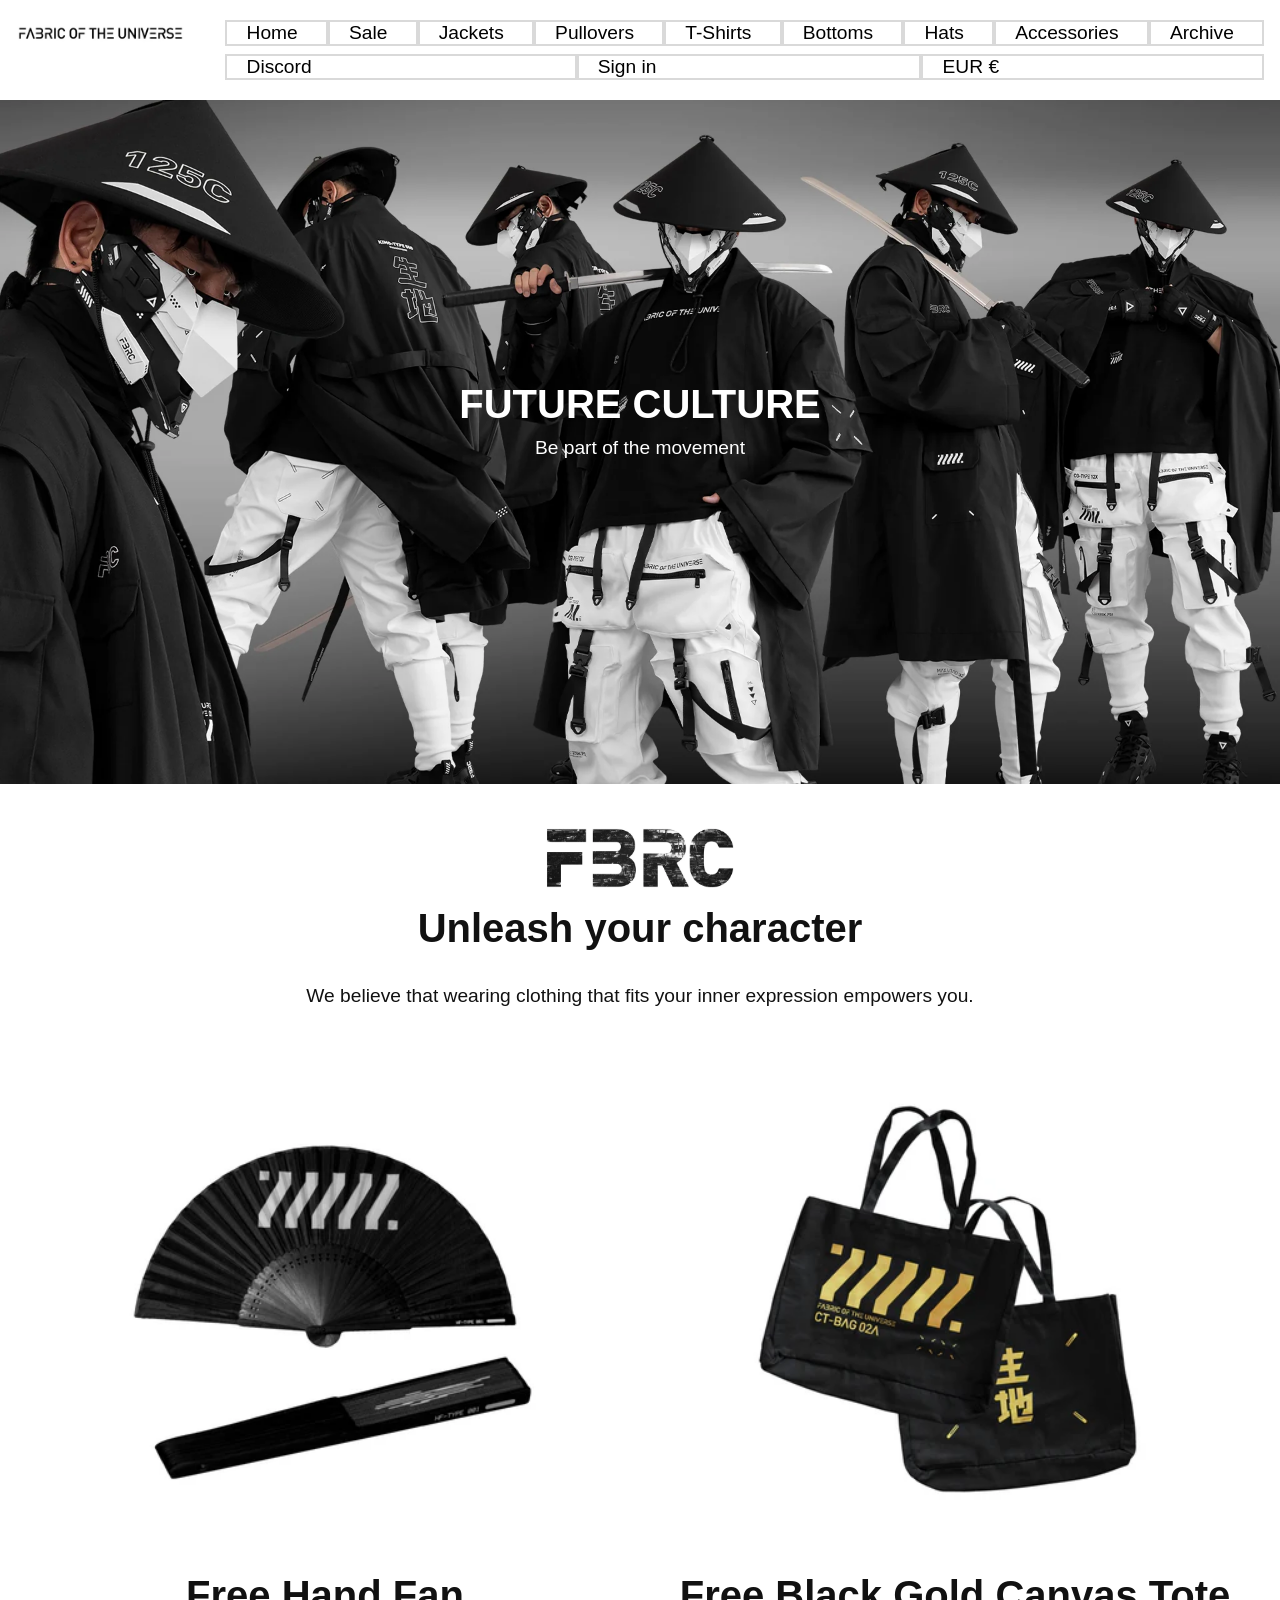
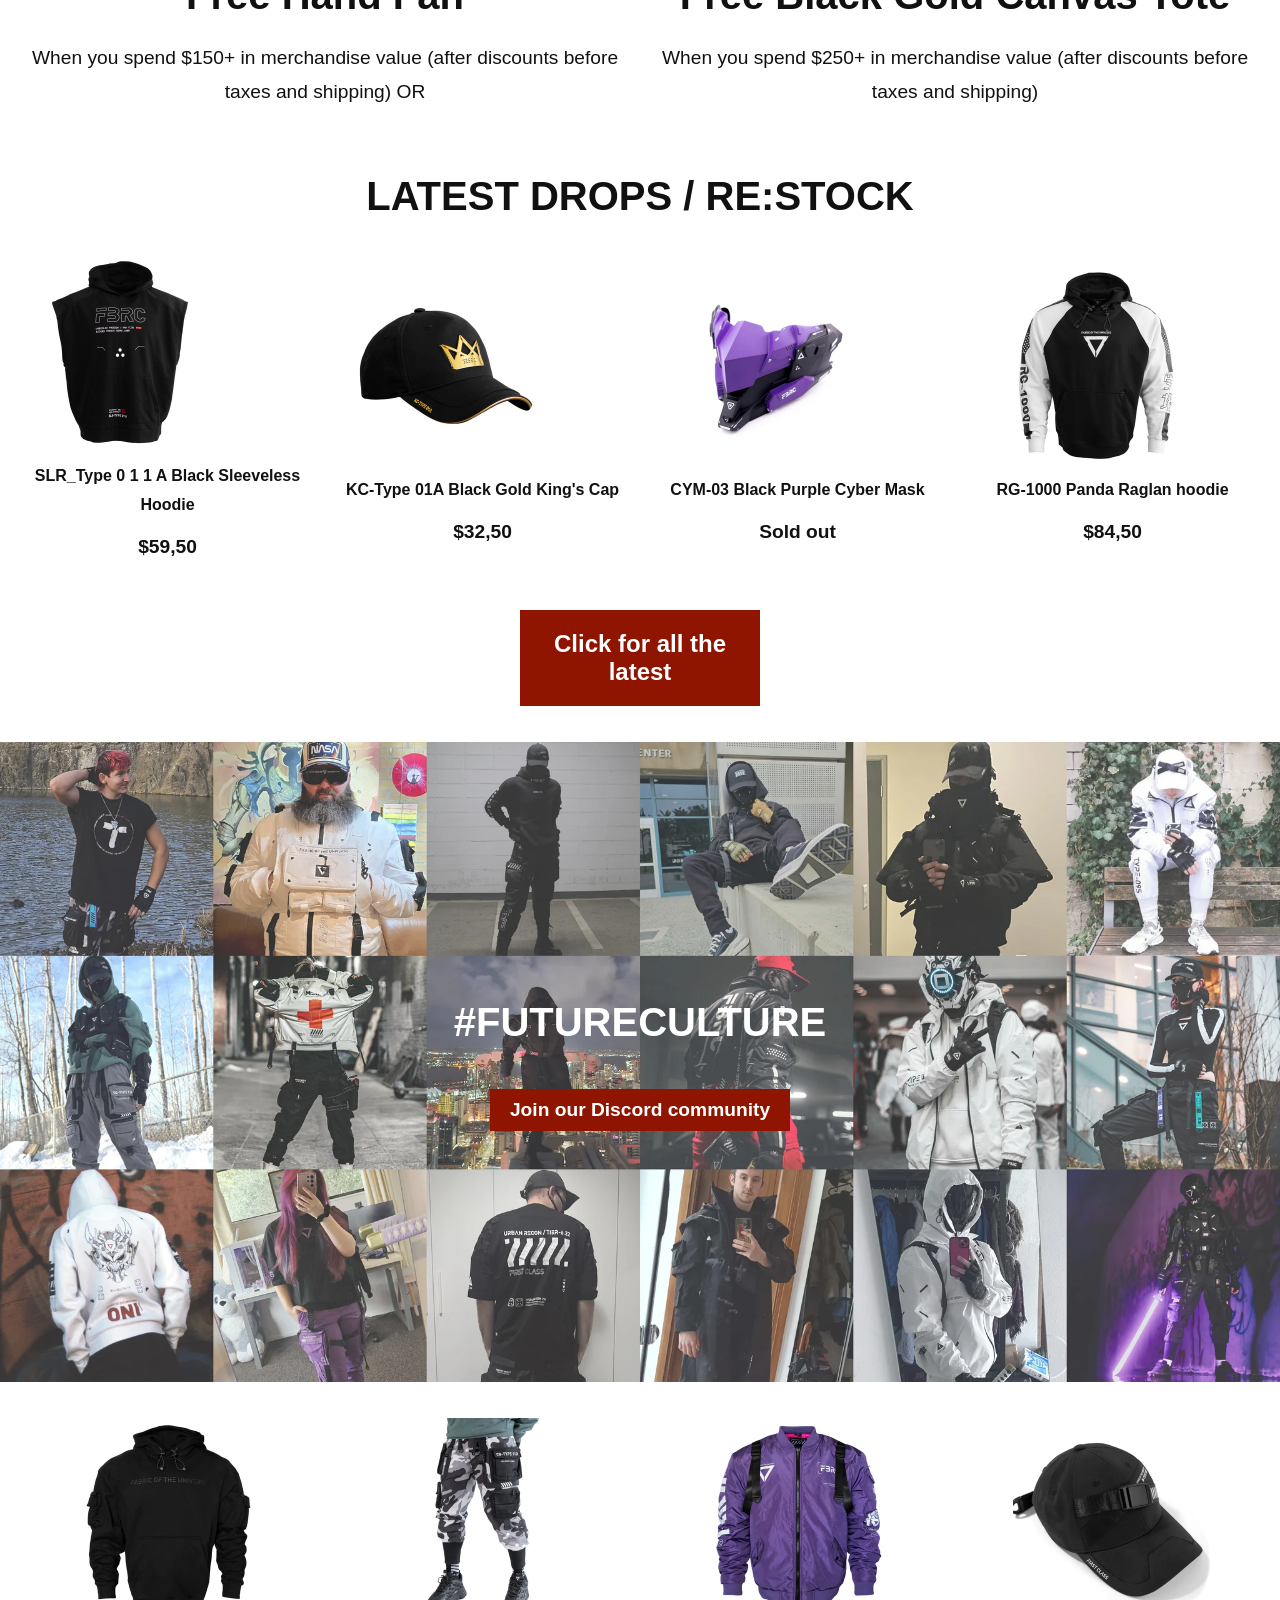
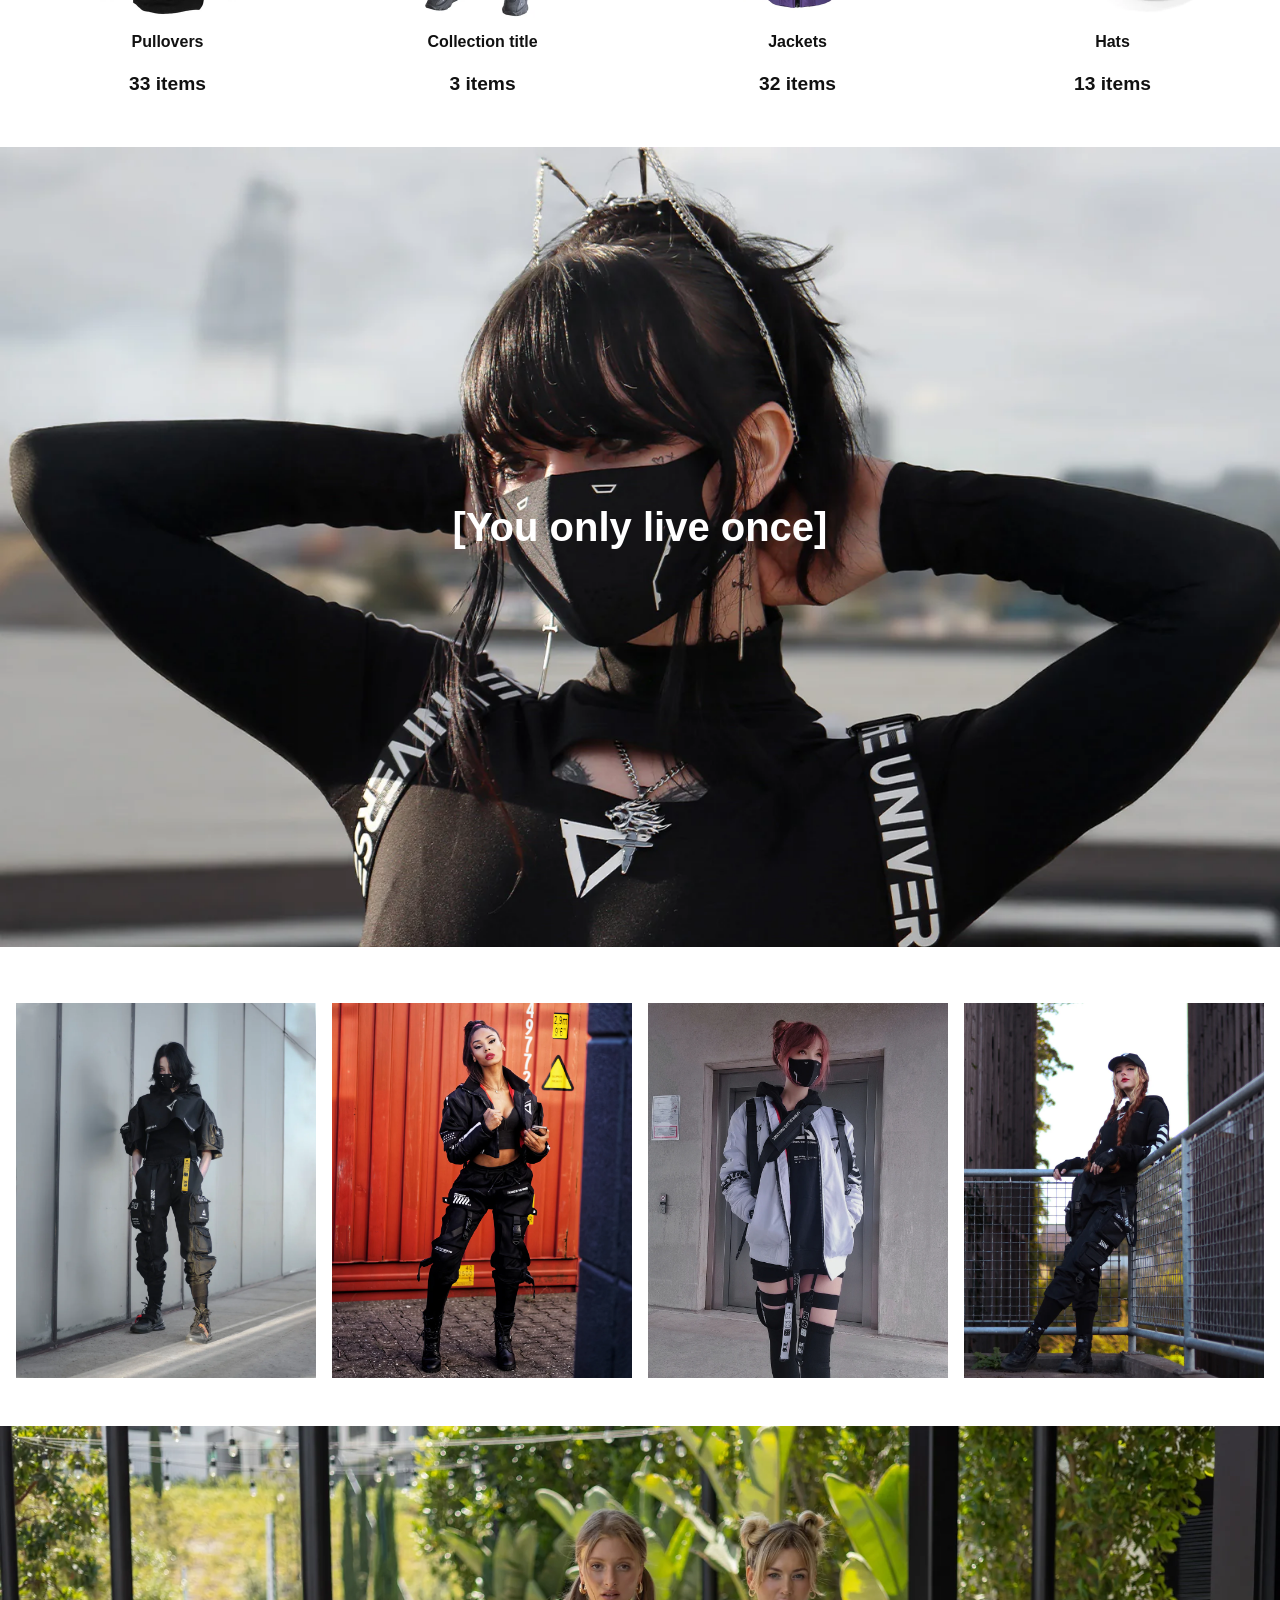
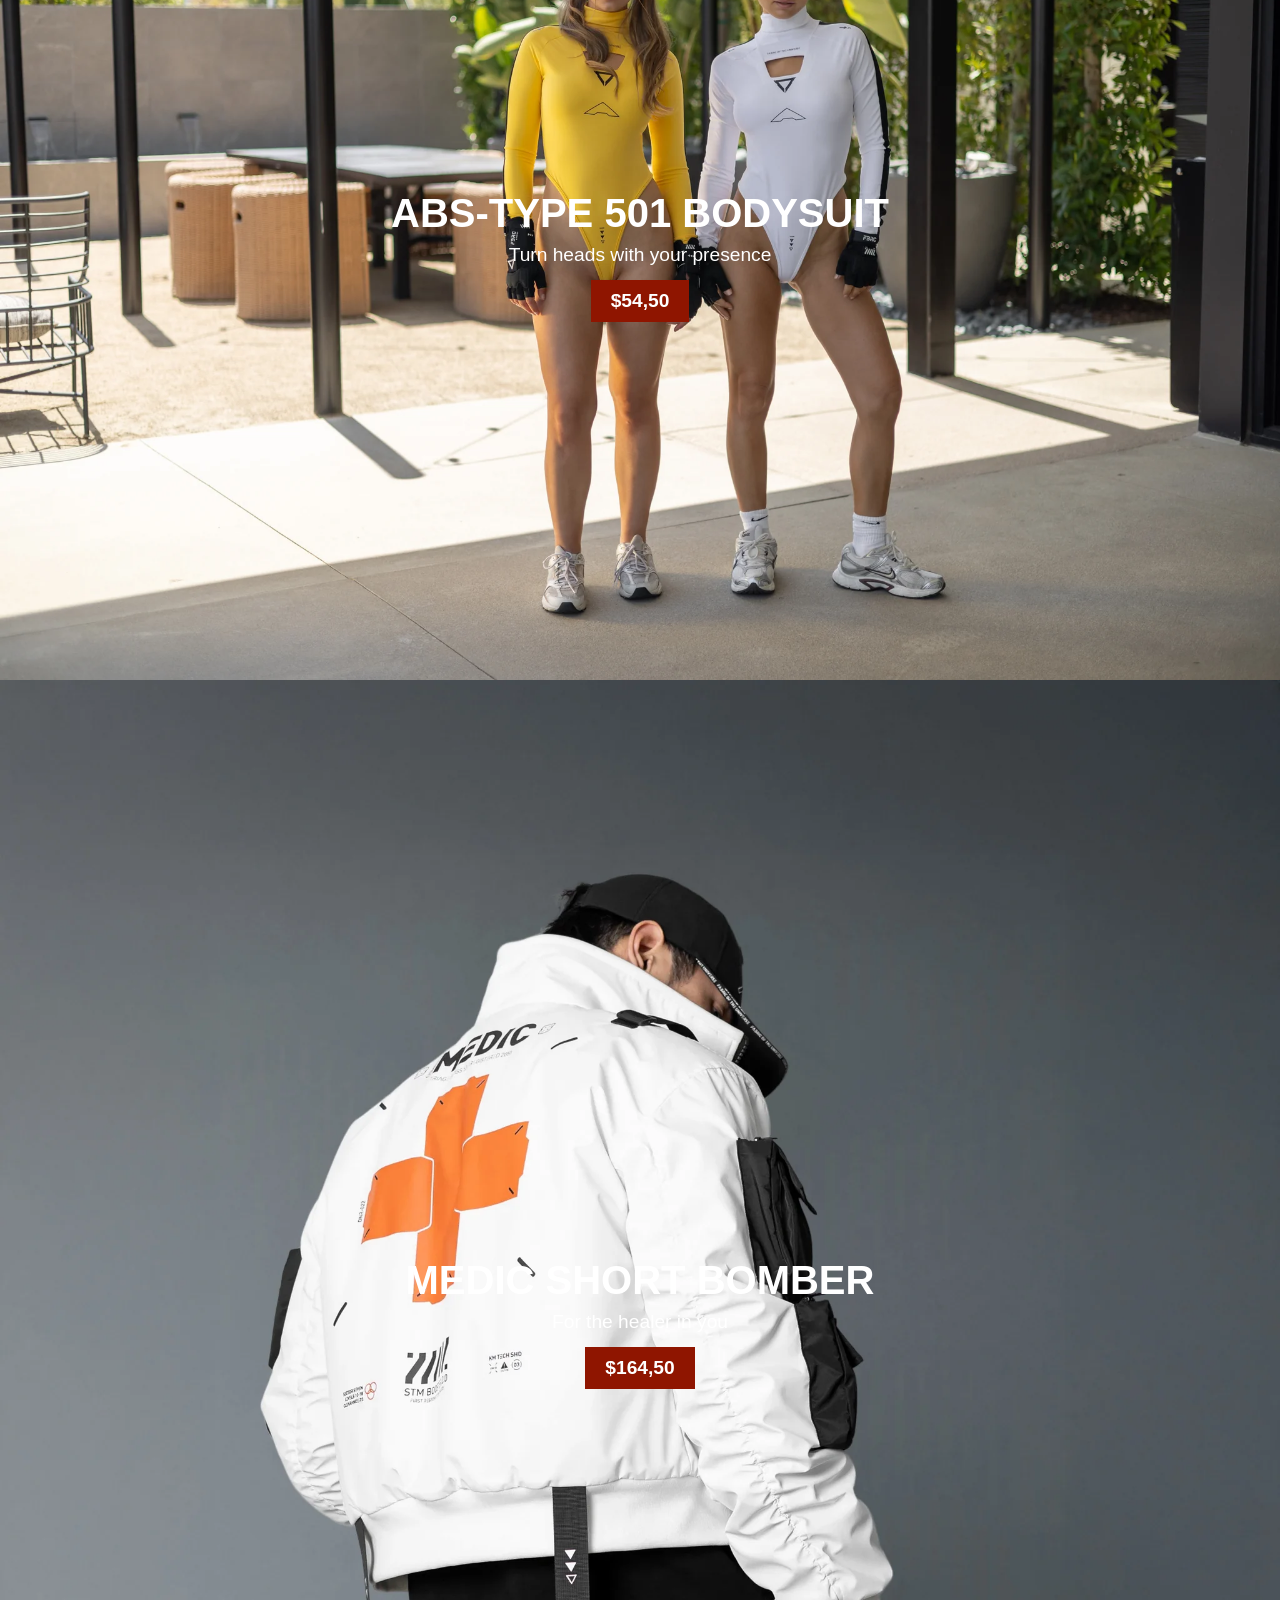
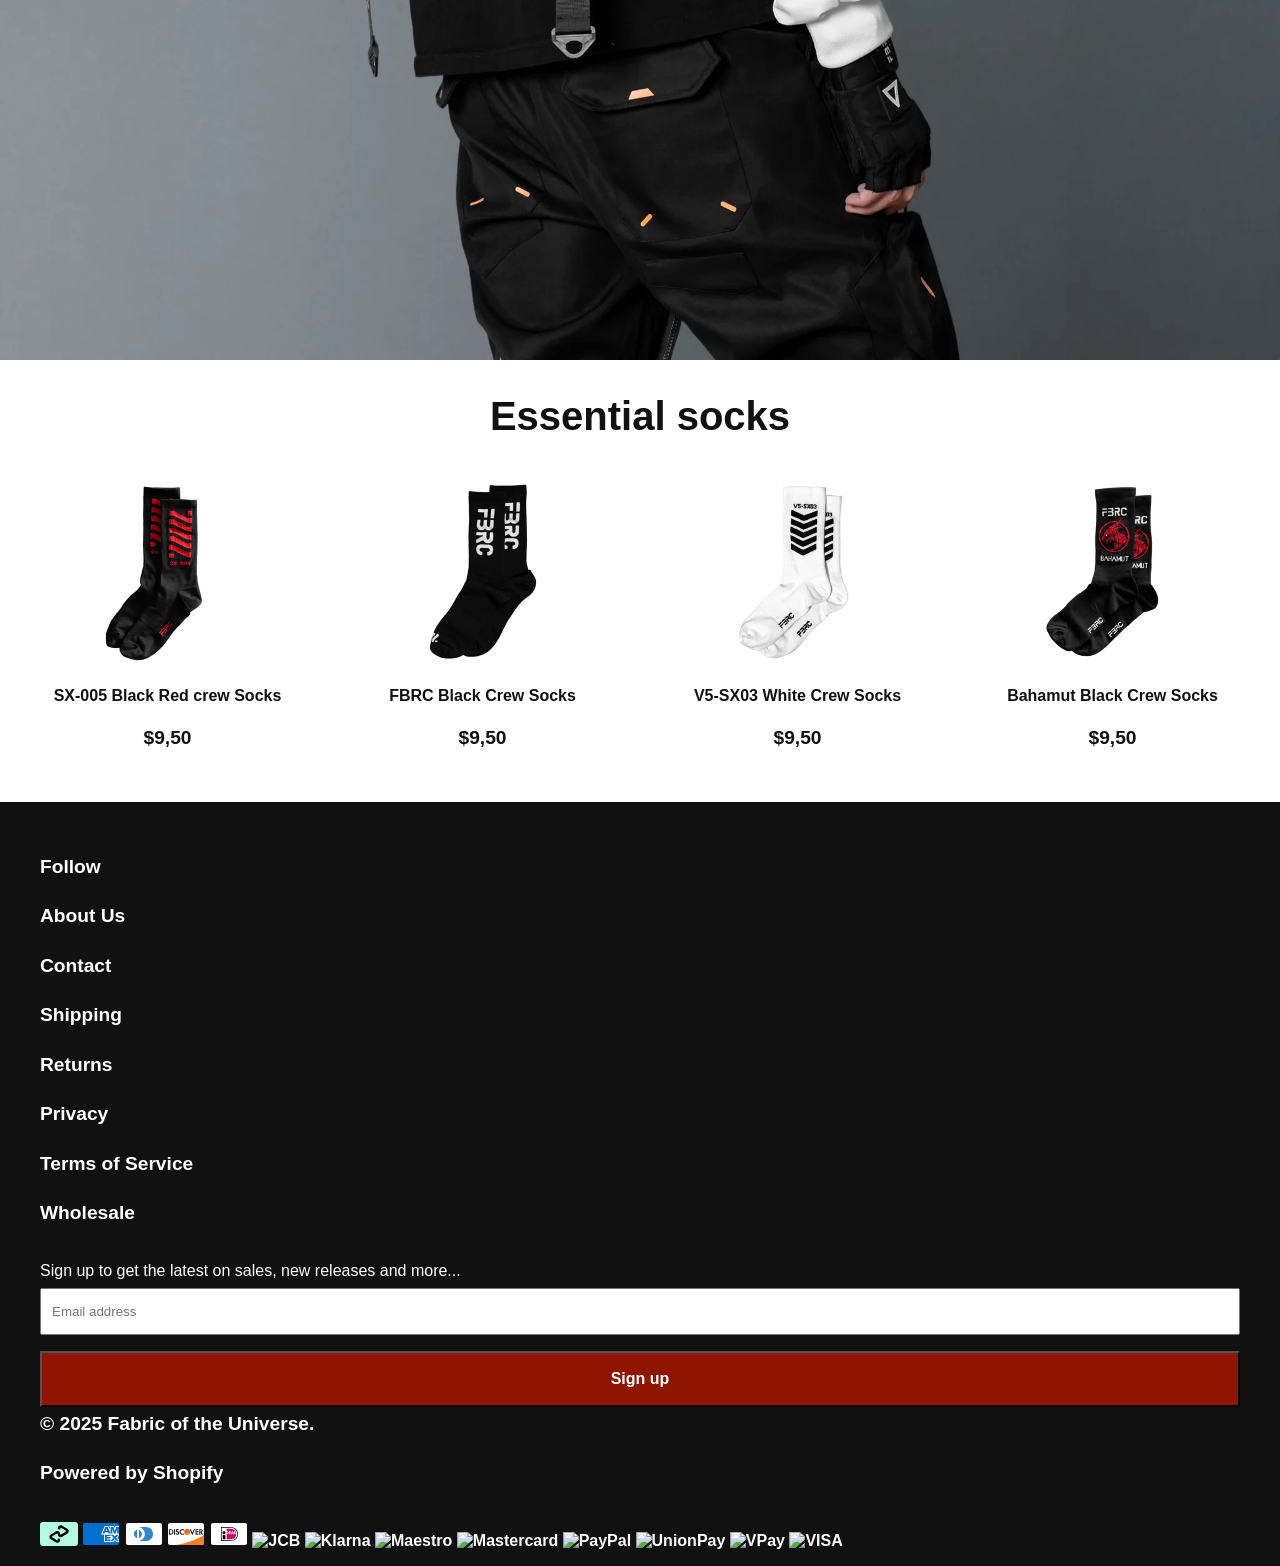
==== index.html @ 3564131d "Add files via upload" ====
<!DOCTYPE html>
<html lang="nl">	
<head>
	<meta charset="UTF-8">
	<meta name="author" content="Kevin Yip">
	<meta name="viewport" content="width=device-width, initial-scale=1">
	<title>Homepagina</title>
	<link href="styles/style.css" rel="stylesheet">
	<link href="https://fonts.cdnfonts.com/css/slate" rel="stylesheet">
	<script defer src="scripts/script.js"></script>
</head>
	<body>
		<header>
		<a href="index.html">
			<img id="navLogo" src="images/websitenavlogo.png" alt="website logo">
		</a>
		<button class="open-menu"><img src="https://assets.codepen.io/274456/ui-icon-hamburger.svg" alt="Hamburgermenu">Menu</button>  
		<nav>
			<button class="close-menu" aria-hidden="true">
			<img src="https://assets.codepen.io/274456/ui-icon-cross.svg" alt="Close Menu">Sluit
			</button>    
			<ul>
			<li><a href="#">Home</a></li>
			<li><a href="#">Sale</a></li>
			<li><a href="#">Jackets</a></li>
			<li><a href="#">Pullovers</a></li>
			<li><a href="#">T-Shirts</a></li>
			<li><a href="#">Bottoms</a></li>
			<li><a href="#">Hats</a></li>
			<li><a href="#">Accessories</a></li>
			<li><a href="#">Archive</a></li>
			<li><a href="#">Discord</a></li>
			<li><a href="#">Sign in</a></li>
			<li><a href="#">EUR €</a></li>                                                                              
			</ul>
		</nav>
		</header>
		<main>
			<h1>Fabric of the universe future apparrel</h1>
			<section class="banner">
				<h2>FUTURE CULTURE</h2>
				<img src="images/topbanner.png" alt="website topbanner">
				<p>Be part of the movement</p>
			</section>
			<section>	
				<h3>Unleash your character</h3>
				<img src="images/websitelogo.png" alt="website logo">
				<p>We believe that wearing clothing that fits your inner expression empowers you.</p>
			</section>
			<section id="promotions">
				<h2>Promotions</h2>
				<div class="productCard">
					<h3>Free Hand Fan</h3>
					<p>When you spend $150+ in merchandise value (after discounts before taxes and shipping) OR</p>
					<img src="images/freehandfan.png" alt="free hand fan">
				</div>
				<div class="productCard">
					<h3>Free Black Gold Canvas Tote</h3>
					<p>When you spend $250+ in merchandise value (after discounts before taxes and shipping)</p>
					<img src="images/freecanvastote.png" alt="free canvas tote">
				</div>
			</section>
			<section class="products">
				<h2>LATEST DROPS / RE:STOCK</h2>
				<ul>
					<li>
						<a href="#">
							<div class="productCard">
								<h3>SLR_Type 0 1 1 A Black Sleeveless Hoodie</h3>
								<p>$59,50</p>
								<img src="images/sleevelesshoodie.png" alt="black sleeveless hoodie">
							</div>
						</a>
					</li>
					<li>
						<a href="#">
							<div class="productCard">
								<h3>KC-Type 01A Black Gold King's Cap</h3>
								<p>$32,50</p>
								<img src="images/goldkingscap.png" alt="black gold kings cap">
							</div>
						</a>
					</li>
					<li>
						<a href="#">
							<div class="productCard">
								<h3>CYM-03 Black Purple Cyber Mask</h3>
								<p>Sold out</p>
								<img src="images/purplecybermask.png" alt="purple cyber mask">
							</div>
						</a>
					</li>
					<li>
						<a href="#">
							<div class="productCard">
								<h3>RG-1000 Panda Raglan hoodie</h3>
								<p>$84,50</p>
								<img src="images/raglanhoodie.png" alt="panda raglan hoodie">
							</div>
						</a>
					</li>
				</ul>
			</section>
			<section>
				<h2>Click for all the latest</h2>
				<a href="#">Click for all the latest</a>
			</section><br><br>
			<section class="bannerKlikbaar">	
				<h2>#FUTURECULTURE</h2>
				<a href="#">Join our Discord community</a>
				<img src="images/joindiscord.png" alt="join our discord photo">
			</section>
			<section class="products">
				<h2>Product categories</h2>
				<ul>
					<li>
						<a href="#">
							<div class="productCard">
								<h3>Pullovers</h3>
								<p>33 items</p>
								<img src="images/pullovers.png" alt="pullovers">
							</div>
						</a>
					</li>
					<li>
						<a href="#">
							<div class="productCard">
								<h3>Collection title</h3>
								<p>3 items</p>
								<img src="images/collectiontitle.png" alt="collection titles">
							</div>
						</a>
					</li>
					<li>
						<a href="#">
							<div class="productCard">
								<h3>Jackets</h3>
								<p>32 items</p>
								<img src="images/jackets.png" alt="Jackets">
							</div>
						</a>
					</li>
					<li>
						<a href="#">
							<div class="productCard">
								<h3>Hats</h3>
								<p>13 items</p>
								<img src="images/hats.png" alt="hats">
							</div>
						</a>
					</li>
				</ul>
			</section>
			<section class="banner">
				<h2>[You only live once]</h2>
				<img src="images/youonlyliveonce.png" alt="You only live once">
			</section>
			<section id="modelPictures">
				<h2>Models wearing our brand</h2>
				<img class="models" src="images/model1.png" alt="model1">
				<img class="models" src="images/model2.png" alt="model2">
				<img class="models" src="images/model3.png" alt="model3">
				<img class="models" src="images/model4.png" alt="model4">
			</section>
			<section class="bannerKlikbaar">
				<h2>ABS-TYPE 501 BODYSUIT</h2>
				<p>Turn heads with your presence</p>
				<a href="#">$54,50</a>
				<img src="images/turnheads.png" alt="Bodysuit">
			</section>
			<section class="bannerKlikbaar">
				<h2>MEDIC SHORT BOMBER</h2>
				<p>For the healer in you</p>
				<a href="#">$164,50</a>
				<img src="images/forthehealer.png" alt="Medic Short Bomber">
			</section>
			<section class="products">
				<h2>Essential socks</h2>
				<ul>
					<li>
						<a href="#">
							<div class="productCard">
									<h3>SX-005 Black Red crew Socks</h3>
									<p>$9,50</p>
									<img src="images/blackredsocks.png" alt="Black red crew socks">
							</div>
						</a>
					</li>
					<li>
						<a href="#">
							<div class="productCard">
								<h3>FBRC Black Crew Socks</h3>
								<p>$9,50</p>
								<img src="images/blacksocks.png" alt="Black crew socks">
							</div>
						</a>
					</li>
					<li>
						<a href="#">
							<div class="productCard">
								<h3>V5-SX03 White Crew Socks</h3>
								<p>$9,50</p>
								<img src="images/whitesocks.png" alt="White crew socks">
							</div>
						</a>
					</li>
					<li>
						<a href="#">
							<div class="productCard">
								<h3>Bahamut Black Crew Socks</h3>
								<p>$9,50</p>
								<img src="images/bahamutsocks.png" alt="Bahamut Black crew socks">
							</div>
						</a>					
					</li>
				</ul>
			</section>
		</main>
		<footer>
			<ul>
				<li>
					<a href="#">
						<p>Follow</p>
					</a>
				</li>
				<li>
				</li>
				<li>
					<a href="#">
						<p>About Us</p>
					</a>
				</li>
				<li>
					<a href="#">
						<p>Contact</p>
					</a>				
				</li>
				<li>
					<a href="#">
						<p>Shipping</p>
					</a>				
				</li>
				<li>
					<a href="#">
						<p>Returns</p>
					</a>				
				</li>
				<li>
					<a href="#">
						<p>Privacy</p>
					</a>				
				</li>
				<li>
					<a href="#">
						<p>Terms of Service</p>
					</a>				
				</li>
				<li>
					<a href="#">
						<p>Wholesale</p>
					</a>				
				</li>
			</ul>
			<form>
				<label for="email">Sign up to get the latest on sales, new releases and more...</label>
				<input type="email" placeholder="Email address">
				<input type="submit" value="Sign up">
				<p>© 2025 Fabric of the Universe.</p>
				<p>Powered by Shopify</p>
			</form>
			<ul>
				<li>
					<img class="paymentMethods" src="images/icons/paymenticon1.svg" alt="ClearPay">
					<img class="paymentMethods" src="images/icons/paymenticon2.svg" alt="American Express">
					<img class="paymentMethods" src="images/icons/paymenticon3.svg" alt="Diners Club">
					<img class="paymentMethods" src="images/icons/paymenticon4.svg" alt="Discover">
					<img class="paymentMethods" src="images/icons/paymenticon5.svg" alt="iDEAL">
					<img class="paymentMethods" src="images/icons/paymenticon6.svg" alt="JCB">
					<img class="paymentMethods" src="images/icons/paymenticon7.svg" alt="Klarna">
					<img class="paymentMethods" src="images/icons/paymenticon8.svg" alt="Maestro">
					<img class="paymentMethods" src="images/icons/paymenticon9.svg" alt="Mastercard">
					<img class="paymentMethods" src="images/icons/paymenticon10.svg" alt="PayPal">
					<img class="paymentMethods" src="images/icons/paymenticon11.svg" alt="UnionPay">
					<img class="paymentMethods" src="images/icons/paymenticon12.svg" alt="VPay">
					<img class="paymentMethods" src="images/icons/paymenticon13.svg" alt="VISA">
				</li>
			</ul>
		</footer>
	</body>	
</html>
---- styles/style.css ----
/**************/
/* CSS REMEDY */
/**************/
*, *::after, *::before {
  box-sizing:border-box;  
}






/*********************/
/* CUSTOM PROPERTIES */
/*********************/
:root {
	/* startje */
	--text-color:#111;
	--background-color:white;
  --font: 'Slate', sans-serif;
}

@import url('https://fonts.cdnfonts.com/css/slate');



/****************/
/* JOUW STYLING */
/****************/
@media (prefers-color-scheme: dark) {
    body {
    	background-color: #121212;
        color: white;
      }
}

/* Dark Mode Styles */
@media (prefers-color-scheme: dark) {
  body {
    background-color: var(--text-color);
    color: var(--background-color);
  }

  nav{
    background-color: var(--text-color);
    color: var(--background-color);
  }

  a{
    color: var(--background-color);
  }

}

/*Light mode*/
@media (prefers-color-scheme: light){
  footer{
    background-color: var(--background-color);
  }

  footer a{
    color: var(--text-color);
  }
}


/* High contrast */
@media (prefers-contrast: more) {
  body {
    background-color: black;
    color: yellow;
  }

  .bannerKlikbaar a{
    background-color: aqua;
  }

  a {
    color: yellow;
  }


}

body {
  font-family: var(--font);
  margin: 0;
  padding: 0;
  background-color: var(--background-color);
  color: var(--text-color);
  width: 100vw;
  overflow-x: hidden;
}

h1{
  clip: rect(0 0 0 0);
  clip-path: inset(50%);
  height: 1px;
  overflow: hidden;
  position: absolute;
  white-space: nowrap;
  width: 1px;
}

h2{
  font-size: 2.5em;
  margin: 0 0 15px;
  font-style: normal;
  line-height: 1.8em;
  max-width: 100%;
}

h3{
  font-size: 2.5em;
    margin: 0 0 15px;
    font-style: normal;
    line-height: 1.8em;
    max-width: 100%;
}

p{
  font-size: 19.2px;
    margin: 0 0 15px;
    font-style: normal;
    line-height: 1.8em;
    max-width: 100%;
}

a:focus{
  outline: 10px solid red;
  outline-offset: 20px;
}

header {
  display: flex;
  justify-content: space-evenly;
  position: fixed;
  width: 100vw;
  height: auto;
  padding: 1rem;
  background-color: white;
  z-index: 1000;
}

header > button {
  order: -1;
}

nav {
  position: fixed;
  left: 0;
  top: 0;
  bottom: 0;
  right: 0;
  transform: translateX(-100%);  /* Hide by default */
  transition: transform 0.3s ease-in-out;
  background-color: var(--background-color);
  z-index: 500; /* Ensure the nav is above content */
  padding-top: 0;
}

nav.toonMenu {
  transform: translateX(0); /* Show menu */
}

nav ul {
  list-style: none;
  display: flex;
  flex-wrap: wrap;
  flex-direction: column;
  flex-grow: 1;
  align-items: center;
  justify-content: space-between;
  height: 100%;
  background-color: white;
}

nav ul li {
  display: flex;
  flex-wrap: wrap;
  justify-content: space-between;
  flex-grow: 1;
  border: 2px solid #d9d9d9;
}

nav a {
  text-decoration: none;
  color: black;
  font-size: 1.2em;
  margin-left: 1em;
  margin-right: 1em;
  margin-top: 0;

}

/* Media query for large screens */
@media (min-width: 38em) {
  header > button.open-menu {
    display: none; /* Hide open button on large screens */
  }
  
  nav {
    position: static;
    transform: translateX(0);  /* Ensure menu is visible on large screens */
  }
  
  nav ul {
    display: flex;
    flex-direction: row;
    flex-wrap: wrap;
    flex-grow: 1;
    justify-content: space-between;
    align-items: center;
    margin-top: 0;
  }
  
  nav button.close-menu {
    display: none; /* Hide close button on large screens */
  }
}
@media only screen and (max-width: 798px){
  img#navLogo{
    max-width: 150px;
        max-height: 30px;
        object-fit: contain;
  }
}

img#navLogo{
    width: 205px;
    max-width: 100%;
    max-height: 200px;
    display: block;
    margin-top: 0.5em;
}




main{
  padding-top: 4em;
}


section.banner {
  display: grid;
  position: relative; /* Make section relative so we can position children absolutely */
  justify-items: center; /* Center horizontally */
  align-items: center; /* Center vertically */
  width: 100vw;
  height: auto; /* Adjust based on your desired height */
  margin-bottom: 2.5em;
}

section.banner img {
  grid-row: 1 / -1; /* Span across all rows */
  grid-column: 1 / -1; /* Span across all columns */
  z-index: -1; /* Ensure the image stays in the background */
  height: auto;
  width: 100%;
  object-fit: cover;
}


section.banner h2, section.banner p {
  position: absolute;
  text-align: center; /* Center text horizontally */
  color: white; /* White text on top of the image */
  z-index: 1; /* Ensure text is above the image */
  width: 100%;
  margin: auto;
}


section.banner h2 {
  font-size: 2.5em; /* Adjust font size */
  margin-bottom: 1em; /* Space between <h2> and <p> */
}

section.banner p{
  margin-top: 2.5em;
}



section:nth-of-type(2){
  display: flex;
  flex-direction: column;
  justify-content: start;
  text-align: center;
  align-items: center;
  margin-left: 2em;
  margin-right: 2em;
}

section:nth-of-type(2) > img{
  max-width: 205px;
  order: -1;
}


section:nth-of-type(3) > h2{
  clip: rect(0 0 0 0);
  clip-path: inset(50%);
  height: 1px;
  overflow: hidden;
  position: absolute;
  white-space: nowrap;
  width: 1px;
}

section:nth-of-type(5) > h2{
  clip: rect(0 0 0 0);
  clip-path: inset(50%);
  height: 1px;
  overflow: hidden;
  position: absolute;
  white-space: nowrap;
  width: 1px;
}

section:nth-of-type(7) > h2{
  clip: rect(0 0 0 0);
  clip-path: inset(50%);
  height: 1px;
  overflow: hidden;
  position: absolute;
  white-space: nowrap;
  width: 1px;
}

section:nth-of-type(9) > h2{
  clip: rect(0 0 0 0);
  clip-path: inset(50%);
  height: 1px;
  overflow: hidden;
  position: absolute;
  white-space: nowrap;
  width: 1px;
}


/***********/
/* Promotions tab */
/***********/  
  #promotions {
  display: grid; /* Enable grid layout */
  grid-template-columns: 1fr; /* Default to one column */
  gap: 20px; /* Add some spacing between the articles */
  padding: 20px;
  }

  /* For larger screens (e.g., 768px and above), show two columns */
  @media (min-width: 768px) {
    #promotions {
      grid-template-columns: 1fr 1fr; /* Two columns */
    }
  }

/* Styling for the individual articles */
#promotions .productCard {
  display: flex;
  flex-direction: column;
  justify-content: center;
  align-items: center;
  text-align: center;
}

#promotions .productCard img {
  width: 100%; /* Make the images responsive */
  max-width: 500px; /* Max width of the image (adjust as necessary) */
  height: auto;
  order: -1;
}

#promotions h3 {
  margin: 10px 0;
}

#promotions p {
  margin: 0 0 10px;
}
/* jouw code */












/***********/
/* Products tab */
/***********/  

.products {
  padding: 20px;
}

.products a{
  text-decoration: none;
  color: var(--text-color);
}

.products h2 {
  text-align: center;
  margin-bottom: 20px;
}

.products ul {
  display: grid; /* Enable grid layout */
  grid-template-columns: 1fr 1fr; /* Default: 2 columns on small screens */
  gap: 20px; /* Space between the grid items */
  list-style-type: none; /* Remove default list styling */
  padding: 0;
}

.products li {
  display: flex;
  justify-content: center;
  align-items: center;
}

.products .productCard {
  text-align: center;
  display: flex;
  flex-direction: column;
}

.products .productCard img {
  width: 100%; /* Make the images responsive */
  max-width: 200px; /* Max width of the image (adjust as necessary) */
  height: auto;
  order: -1;
}

.products .productCard h3 {
  margin: 10px 0;
  font-size: 16px;
}

.products .productCard p {
  margin: 0 0 10px;
  font-weight: bold;
}

/* For medium screens (e.g., tablets, large phones) - 2 columns */
@media (min-width: 600px) {
  .products ul {
    grid-template-columns: 1fr 1fr; /* 2 columns for medium screens */
  }
}

/* For large screens (e.g., desktops) - 4 columns */
@media (min-width: 1024px) {
  .products ul {
    grid-template-columns: repeat(4, 1fr); /* 4 columns for larger screens */
  }
}















/***********/
/* click for latest tabs */
/***********/
section:nth-of-type(5){
  display: flex;
  justify-content: center;
}
section:nth-of-type(5) > a {
  font-family: var(--font);
  font-weight: bold;
  display: inline-block;
  flex-direction: column;
  justify-content: center;
  align-items: center;
  font-size: 1.5em;
  padding: 20px 20px;
  max-width: 10em;
  background-color: #8F1500; 
  color: white; 
  text-decoration: none; 
  text-align: center; 
}








/***********/
/* join discord section */
/***********/
section.bannerKlikbaar {
  display: grid;
  position: relative; /* Make section relative so we can position children absolutely */
  justify-items: center; /* Center horizontally */
  align-items: center; /* Center vertically */
  width: 100vw;
}

section.bannerKlikbaar h2, section.bannerKlikbaar p, section.banner a {
    position: absolute;
    text-align: center; /* Center text horizontally */
    color: white; /* White text on top of the image */
    z-index: 1; /* Ensure text is above the image */
    width: 100%;
  }

/* Background Image */
section.bannerKlikbaar img {
  grid-row: 1 / -1; /* Span across all rows */
  grid-column: 1 / -1; /* Span across all columns */
  z-index: -1; /* Ensure the image stays in the background */
  height: auto;
  width: 100%;
  object-fit: cover; /* Ensure the image covers the entire background without stretching */
}

/* Heading Styling */
section.bannerKlikbaar h2 {
  position: absolute;
  text-align: center; /* Center text horizontally */
  color: white; /* White text on top of the image */
  z-index: 1; /* Ensure text is above the image */
  font-size: 2.5em; /* Adjust font size */
  margin-bottom: 5rem; /* Space between <h2> and <a> */
}
section.bannerKlikbaar p{
  margin-top: 1em;
}
/* Link Styling */
section.bannerKlikbaar a {
  position: absolute;
  text-align: center;
  color: white;
  font-weight: bold;
  font-size: 1.2em;
  z-index: 1; /* Ensure the link is above the image */
  padding: 10px 20px; /* Add padding to make it look like a button */
  background-color: #8F1500; /* Add a dark semi-transparent background */
  text-decoration: none; /* Remove underline from the link */
  margin-top: 5em;
}





/************/
/* Model pictures */
/***************/




#modelPictures {
  display: grid;
  gap: 1rem;
  grid-template-columns: 1fr; /* Default: 1 column */
  padding: 1rem;
  margin-top: 2em;
  margin-bottom: 2em;
}

.models {
  width: 100%; /* Make images scale within their grid column */
  height: auto;
}

/* Medium screen: 2 columns */
@media (min-width: 600px) {
  #modelPictures {
    grid-template-columns: repeat(2, 1fr);
  }
}

/* Large screen: 4 columns */
@media (min-width: 1024px) {
  #modelPictures {
    grid-template-columns: repeat(4, 1fr);
  }
}





/*************************/
/* Footer */
/*************************/
footer{
  background-color: var(--text-color);
  color: var(--background-color);
  font-weight: bold;
  padding-top: 2em;
  display: flex;
  flex-direction: column;
  justify-content: start;
}

footer a{
  text-decoration: none;
  color: var(--background-color);
}

footer ul{
  display: flex;
  flex-direction: column;
  align-items: start;
}

footer ul li{
  list-style: none;
}

footer ul li a:focus{
  outline: 10px solid yellow;
  outline-offset: 20px;
}

footer form{
  display: flex;
  flex-direction: column;
  padding-left: 2.5em;
  padding-right: 2.5em;
}

footer  form  label{
  font-weight: lighter;
  font-size: 16px;
  margin-bottom: 0.5em;
}

footer form input{
  height: 3.5em;
  padding: 10px;
}

footer form input[type="submit"]{
  display: block;
  text-align: center;
  color: white;
  font-weight: bold;
  font-size: 16px;
  z-index: 1; /* Ensure the link is above the image */
  padding: 10px 20px; /* Add padding to make it look like a button */
  background-color: #8F1500; /* Add a dark semi-transparent background */
  text-decoration: none; /* Remove underline from the link */
  margin-top: 1em;
}

footer form input[type="submit"]:focus{
  outline: 10px solid red;
  outline-offset: 20px;
}

footer > ul:nth-of-type(2){
  display: flex;
  flex-wrap: wrap;
  justify-content: center;
}
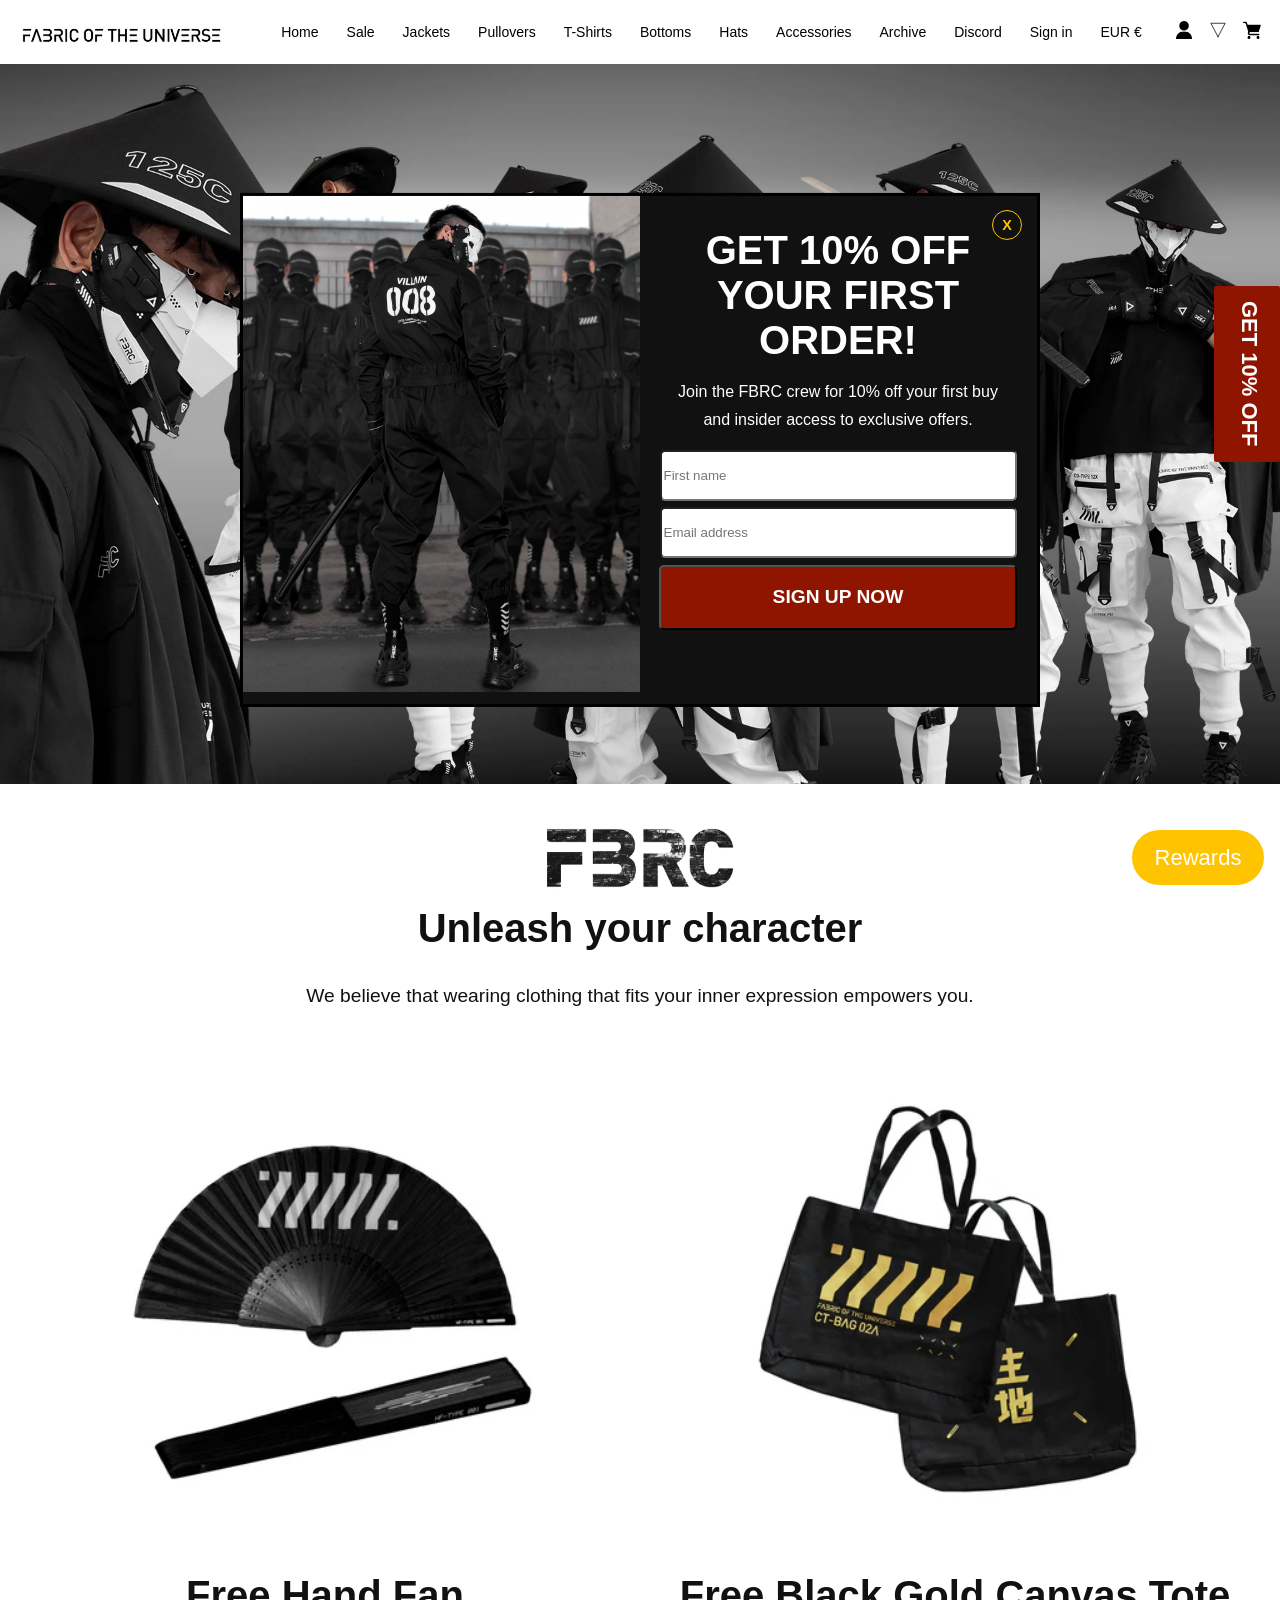
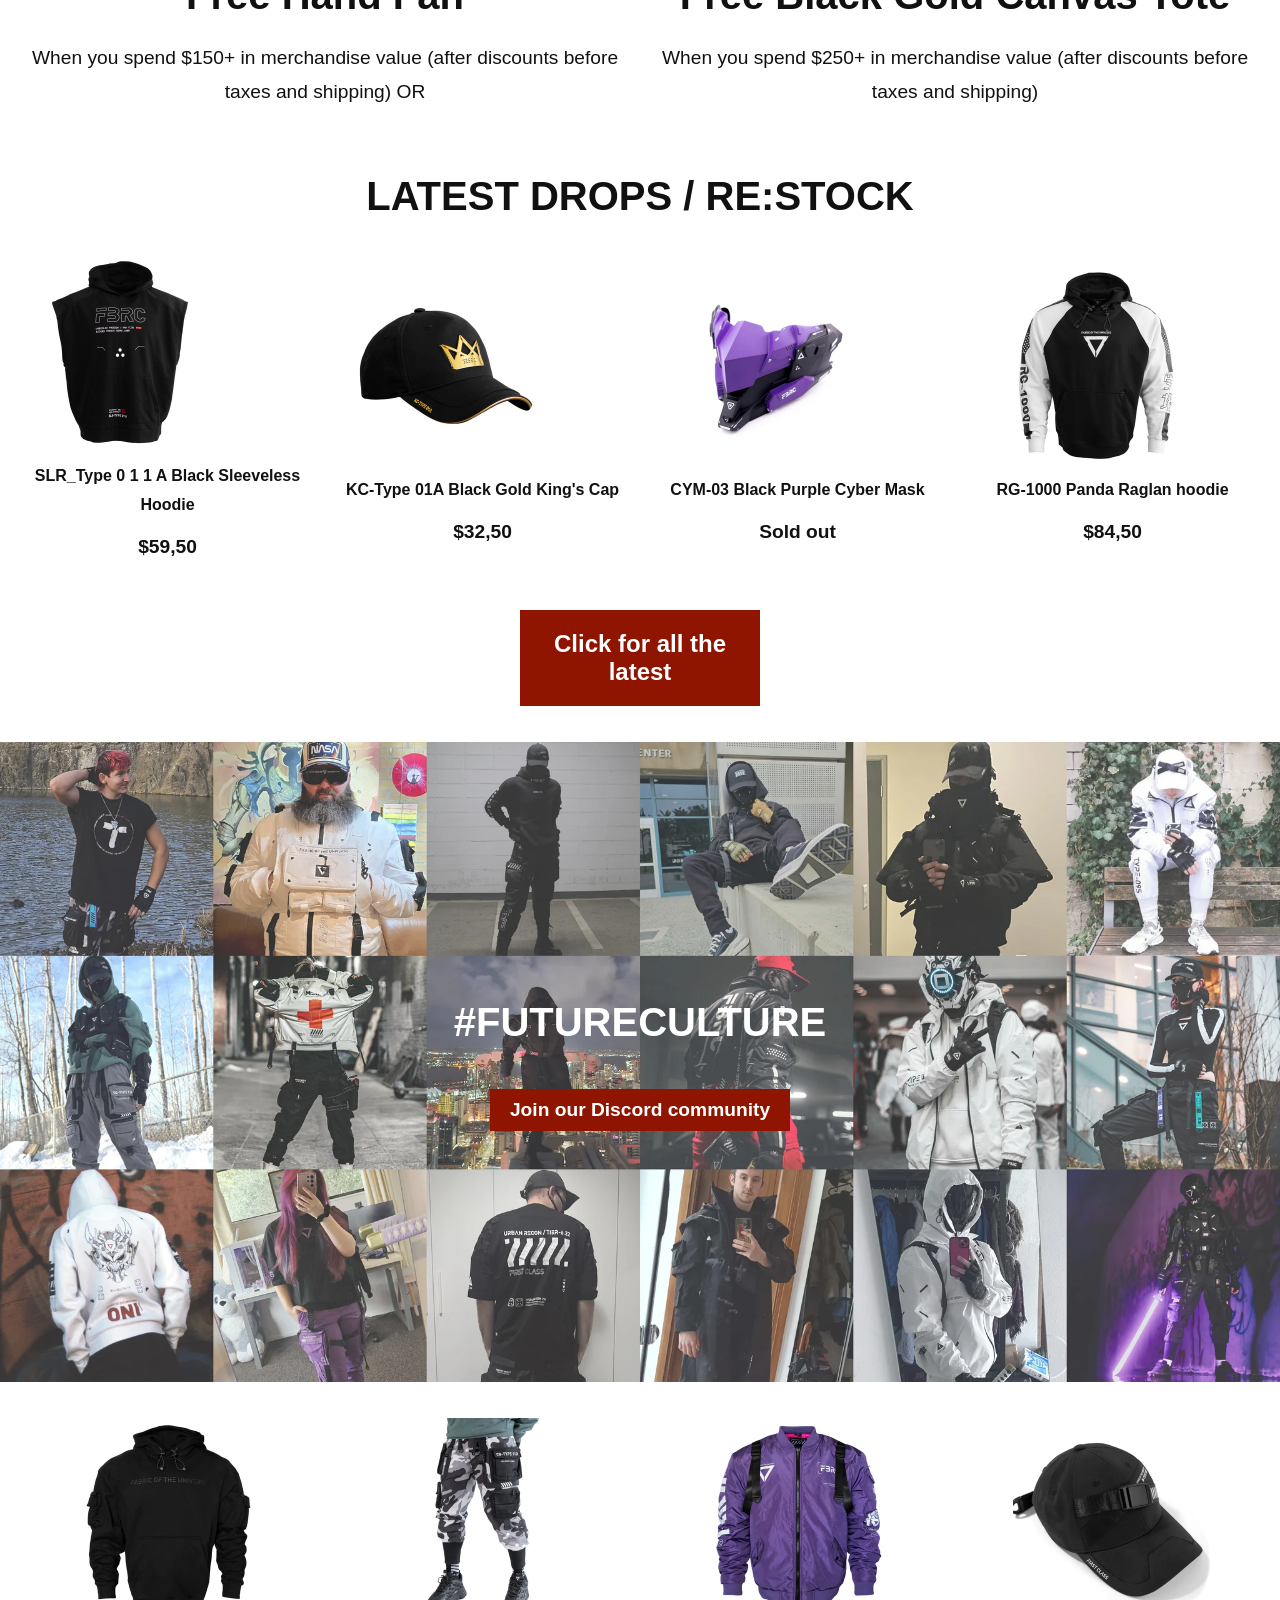
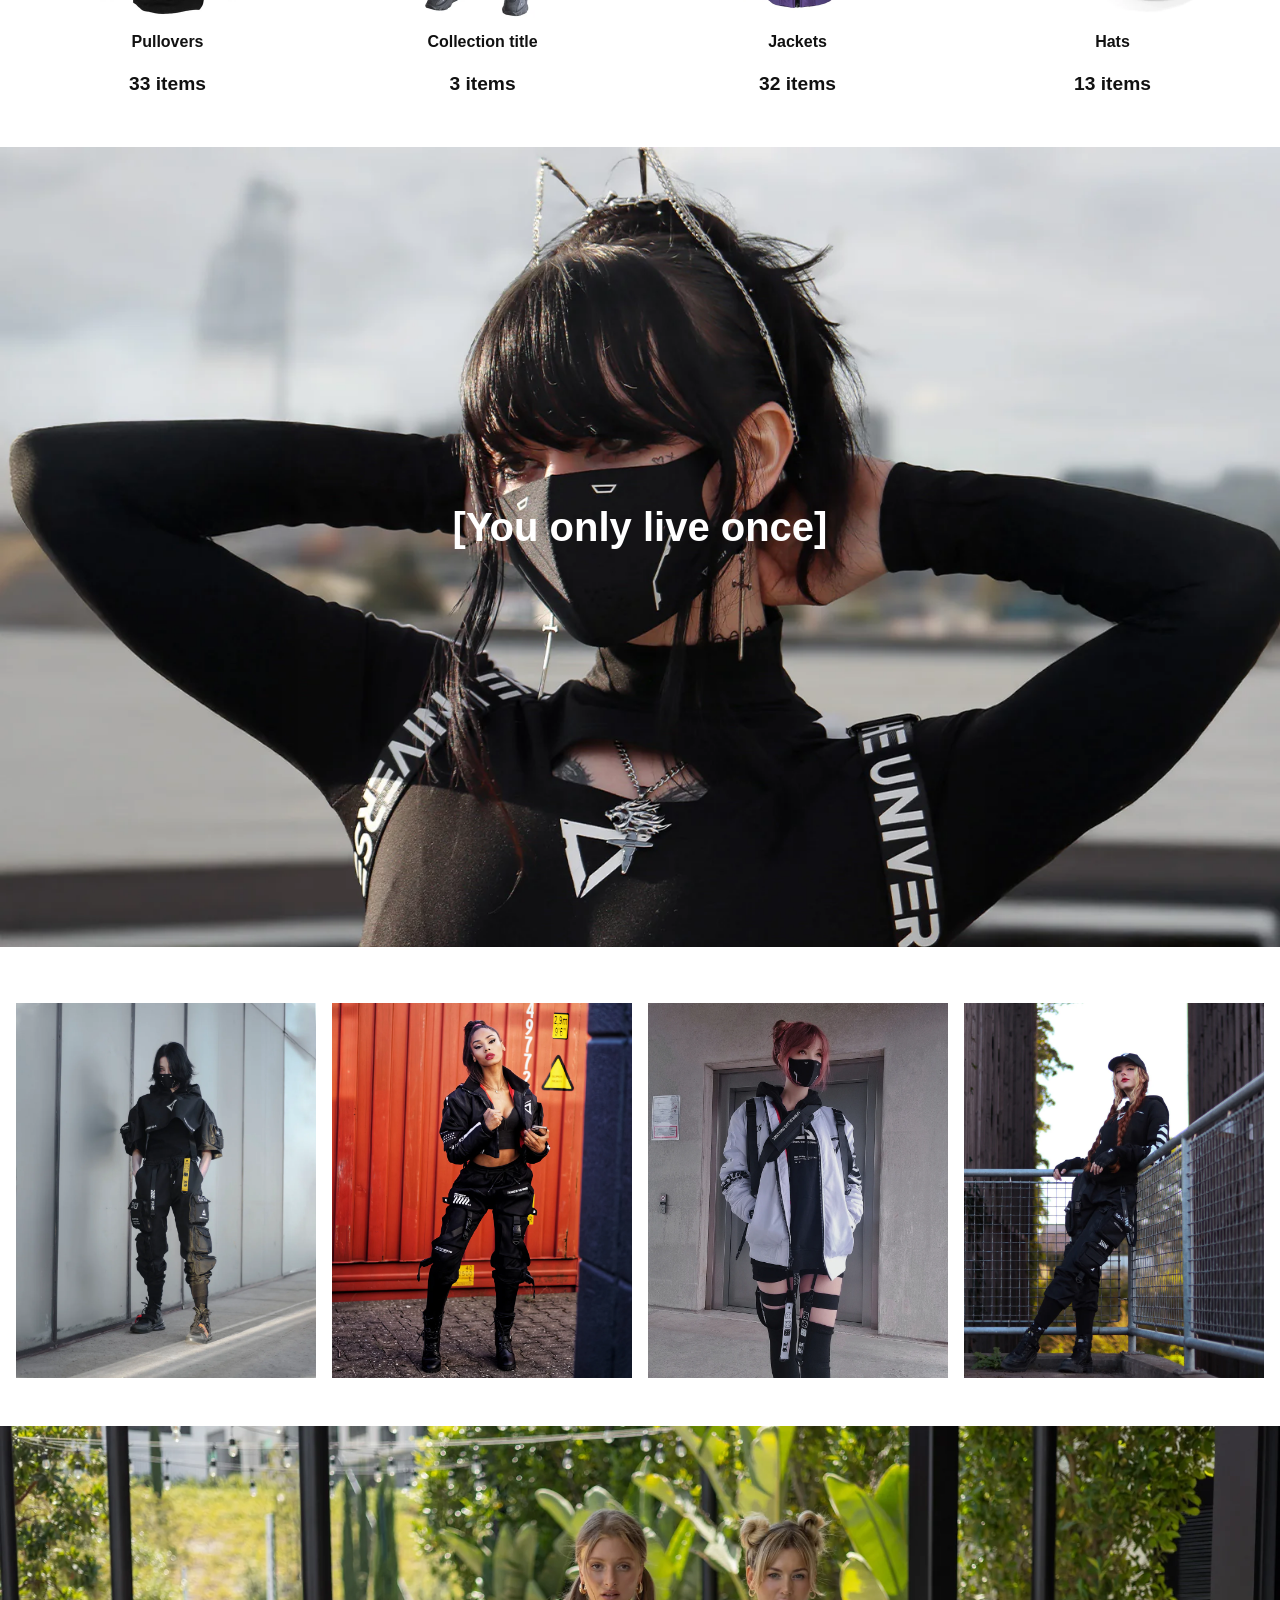
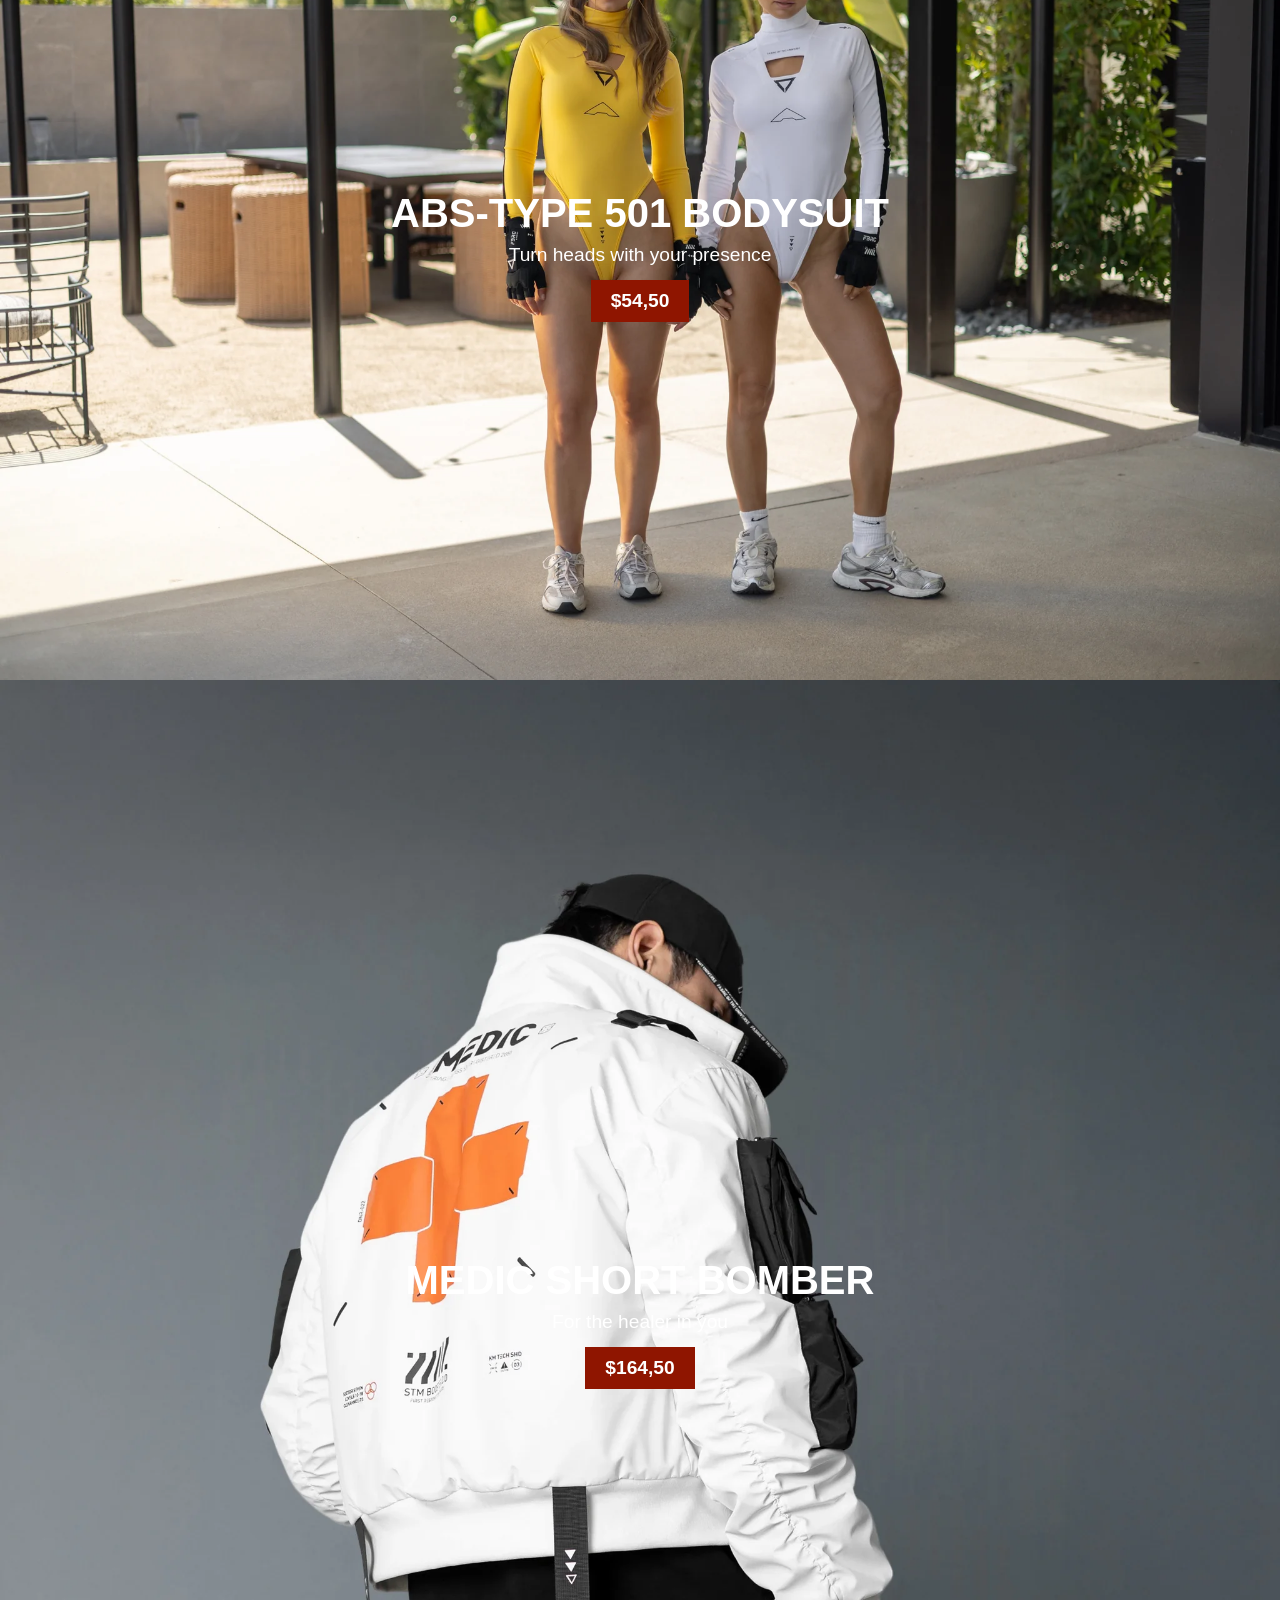
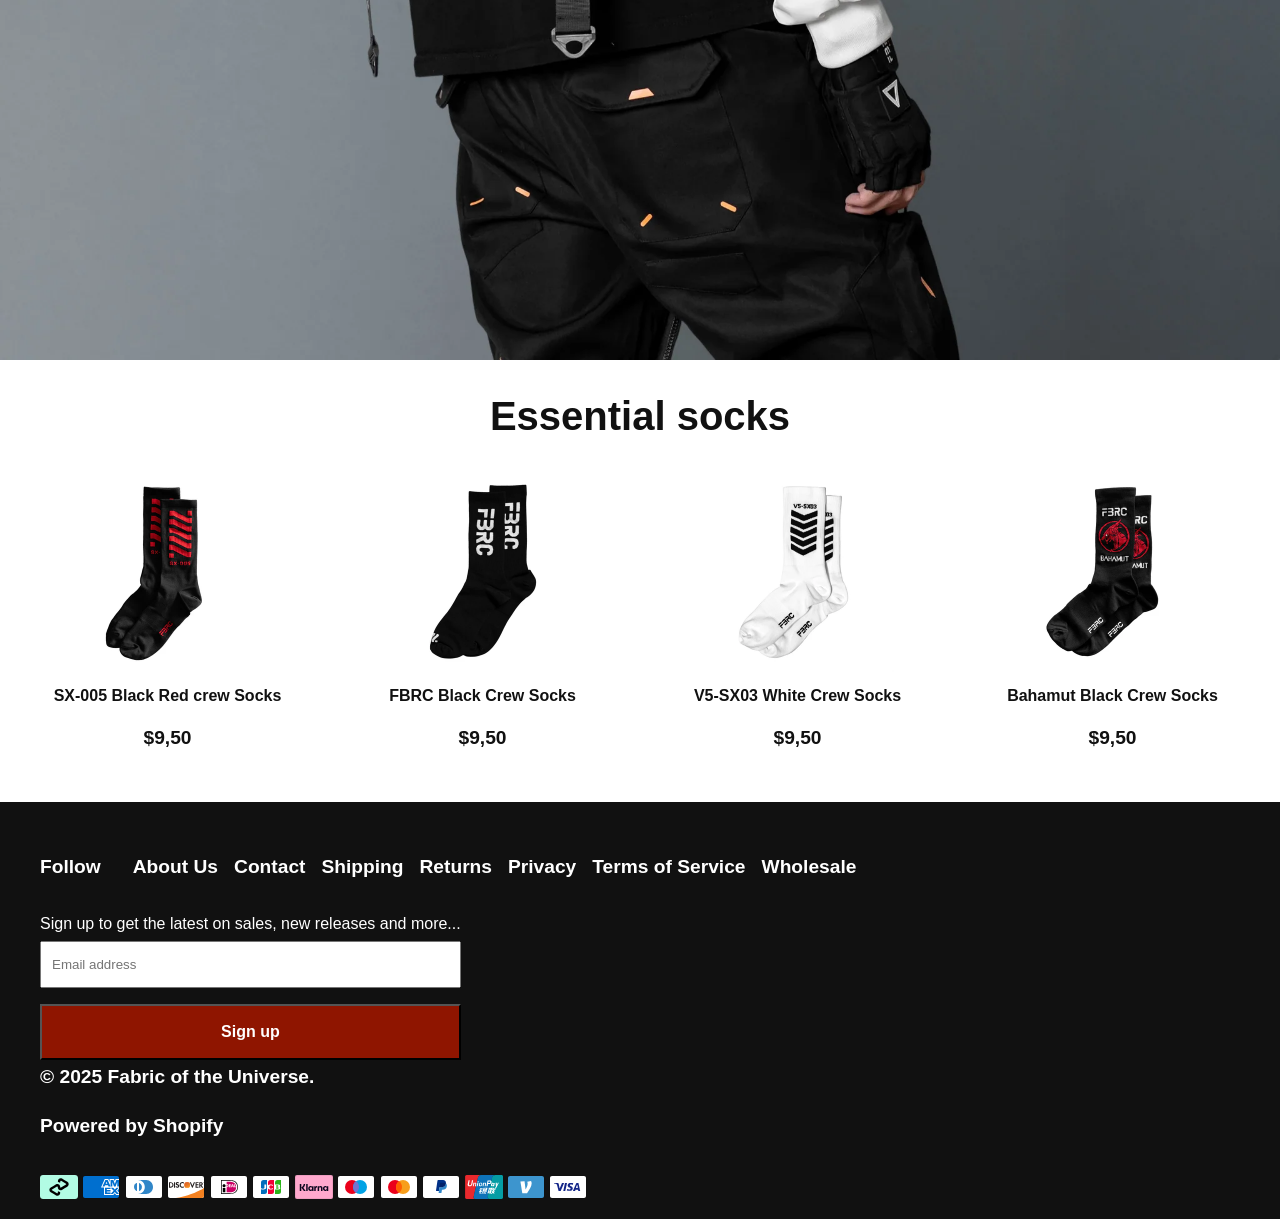
==== commit c3d08e4b: "Add files via upload" ====
--- a/index.html
+++ b/index.html
@@ -10,14 +10,25 @@
 	<script defer src="scripts/script.js"></script>
 </head>
 	<body>
+		<dialog hidden>
+			<button class="close-dialog" aria-label="Close">X</button>
+			<img src="images/popup.png" alt="popup picture">
+			<form>
+				<h2>GET 10% OFF YOUR FIRST ORDER!</h2>
+				<h3>Join the FBRC crew for 10% off your first buy and insider access to exclusive offers.</h3>
+				<input type="text" placeholder="First name">
+				<input type="email" placeholder="Email address">
+				<input type="submit" value="SIGN UP NOW">
+			</form>
+		</dialog>
 		<header>
 		<a href="index.html">
 			<img id="navLogo" src="images/websitenavlogo.png" alt="website logo">
 		</a>
-		<button class="open-menu"><img src="https://assets.codepen.io/274456/ui-icon-hamburger.svg" alt="Hamburgermenu">Menu</button>  
+		<button class="open-menu"><img src="images/menuOpen.png" style="height: 18px; width: 18px;" alt="Hamburgermenu">Menu</button>  
 		<nav>
 			<button class="close-menu" aria-hidden="true">
-			<img src="https://assets.codepen.io/274456/ui-icon-cross.svg" alt="Close Menu">Sluit
+			<img src="images/menuSluit.png" style="height: 18px; width: 18px;" alt="Close Menu">Sluit
 			</button>    
 			<ul>
 			<li><a href="#">Home</a></li>
@@ -34,8 +45,21 @@
 			<li><a href="#">EUR €</a></li>                                                                              
 			</ul>
 		</nav>
+		<div class="navIcons">
+			<a href="#">
+				<img src="images/profile.png" style="height: 18px; width: 18px;" alt="Profile icon">
+			</a>
+			<a href="#">
+				<img src="images/icons/wishlist.svg" alt="Wishlist icon" class="iconWishlist">
+			</a>
+			<a href="#">
+				<img src="images/cart.png" style="height: 18px; width: 18px;" alt="Shopping cart icon">				
+			</a>
+		</div>
 		</header>
 		<main>
+			<p>GET 10% OFF</p>
+			<p>Rewards</p>
 			<h1>Fabric of the universe future apparrel</h1>
 			<section class="banner">
 				<h2>FUTURE CULTURE</h2>
@@ -224,6 +248,7 @@
 					</a>
 				</li>
 				<li>
+					
 				</li>
 				<li>
 					<a href="#">
--- a/styles/style.css
+++ b/styles/style.css
@@ -27,12 +27,12 @@
 /****************/
 /* JOUW STYLING */
 /****************/
-@media (prefers-color-scheme: dark) {
+/* @media (prefers-color-scheme: dark) {
     body {
     	background-color: #121212;
         color: white;
       }
-}
+} */
 
 /* Dark Mode Styles */
 @media (prefers-color-scheme: dark) {
@@ -53,7 +53,7 @@
 }
 
 /*Light mode*/
-@media (prefers-color-scheme: light){
+/* @media (prefers-color-scheme: light){
   footer{
     background-color: var(--background-color);
   }
@@ -61,11 +61,11 @@
   footer a{
     color: var(--text-color);
   }
-}
+} */
 
 
 /* High contrast */
-@media (prefers-contrast: more) {
+@media (forced-colors: active) {
   body {
     background-color: black;
     color: yellow;
@@ -80,6 +80,116 @@
   }
 
 
+}
+
+@media only screen and (max-width: 480px){
+  #imageContainer > img{
+    object-fit: contain;
+  }
+}
+
+dialog {
+  display: grid;
+  position: fixed; /* ✅ Use fixed to center on screen */
+  top: 50%;
+  left: 50%;
+  transform: translate(-50%, -50%); /* ✅ Center horizontally and vertically */
+  
+  z-index: 2;
+  padding: 0;
+  width: 50em;
+  height: auto;
+  grid-template-columns: 1fr 1fr;
+  background-color: var(--text-color);
+
+  opacity: 0;
+  pointer-events: none;
+  transition: opacity 1.6s ease-in-out;
+}
+
+dialog[hidden] {
+  display: none;
+}
+
+dialog.show {
+  opacity: 1;
+  pointer-events: auto;
+}
+
+dialog::backdrop {
+  background: rgba(0, 0, 0, 0.25);
+}
+
+dialog form {
+  display: flex;
+  flex-direction: column;
+  justify-content: center;
+  margin-top: 2em;
+  margin-bottom: 4rem;
+}
+
+button.close-dialog {
+  position: absolute;
+  top: 1em;
+  right: 1em;
+  height: 30px;
+  width: 30px;
+  background-color: var(--text-color);
+  color: #FFC400;
+  border: 1px solid #FFC400;
+  border-radius: 50%;
+  cursor: pointer;
+  font-size: 0.9em;
+  font-weight: bold;
+  z-index: 1;
+}
+
+
+dialog form input{
+  margin-bottom: 0.5em;
+  height: 3.8em;
+  border-radius: 5px;
+  width: auto;
+  margin-left: 1.5em;
+  margin-right: 1.5em;
+}
+
+dialog form input[type="submit"]{
+  background-color: #8F1500;
+  color: var(--background-color);
+  font-weight: bold;
+  height: 3.4em;
+  font-size: 1.2em;
+  margin-left: 1em;
+  margin-right: 1em;
+}
+
+dialog img{
+  width: auto;
+  max-width: 25em;
+  height: 31em;
+  max-height: auto;
+  overflow: hidden;
+  position: center;
+  object-fit: cover;
+}
+
+dialog h2{
+  font-size: 2.5em;
+  margin-left: 1em;
+  margin-right: 1em;
+  line-height: 45px;
+  text-align: center;
+  color: var(--background-color);
+}
+
+dialog h3{
+  font-size: 1em;
+  font-weight: normal;
+  margin-left: 2em;
+  margin-right: 2em;
+  text-align: center;
+  color: var(--background-color);
 }
 
 body {
@@ -144,6 +254,26 @@
 
 header > button {
   order: -1;
+  font-family: var(--text-color);
+  font-size: 16px;
+  background-color: var(--background-color);
+  border: 0;
+  display: flex;
+  justify-content: space-between;
+  flex-direction: row;
+  align-items: center;
+}
+
+header > nav > button {
+  background-color: var(--background-color);
+  font-family: var(--text-color);
+  font-size: 16px;
+  border: 0;
+  padding: 1em;
+  display: flex;
+  justify-content: space-between;
+  flex-direction: row;
+  align-items: center;
 }
 
 nav {
@@ -180,17 +310,32 @@
   flex-wrap: wrap;
   justify-content: space-between;
   flex-grow: 1;
-  border: 2px solid #d9d9d9;
-}
+}
+
 
 nav a {
   text-decoration: none;
   color: black;
-  font-size: 1.2em;
+  font-size: 14px;
   margin-left: 1em;
   margin-right: 1em;
   margin-top: 0;
-
+}
+
+nav a:hover{
+  color: #8F1500;
+  transition: 300ms ease-in-out;
+}
+
+.navIcons{
+  display: flex;
+  justify-content: space-evenly;
+  align-items: center;
+  
+}
+
+.navIcons > a{
+  margin-left: 1em;
 }
 
 /* Media query for large screens */
@@ -241,6 +386,41 @@
   padding-top: 4em;
 }
 
+main > p:first-of-type{
+  width: 3em;
+  height: 8em;   
+  font-size: 22px;
+  z-index: 100;
+  font-weight: bold;
+  border-radius: 2px;
+  margin:0;
+  padding-left: 1em;
+  padding-right: 0.5em;
+  background-color: #8F1500;  
+  color:var(--background-color);
+  position: fixed;
+  top: 13em;
+  right: 0;
+  writing-mode: vertical-rl;
+  text-align: center;
+  transform: rotate(360deg);
+}
+
+main > p:nth-of-type(2){
+  width: 6em;
+  height: 2.5em;
+  font-size: 22px;
+  padding-top: 8px;
+  text-align: center;
+  font-weight: normal;
+  color: var(--background-color);
+  background-color: #FFC400;
+  border-radius: 30px;
+  position: fixed;
+  z-index: 100;
+  right: 1rem;
+  bottom: 0rem;
+}
 
 section.banner {
   display: grid;
@@ -561,6 +741,16 @@
   margin-top: 5em;
 }
 
+section.bannerKlikbaar a:hover{
+  background-color: #cf2305;
+  transition: 200ms ease-in-out;
+}
+
+section:nth-of-type(5) > a:hover{
+  background-color: #cf2305;
+  transition: 200ms ease-in-out;
+}
+
 
 
 
@@ -607,6 +797,28 @@
 /*************************/
 /* Footer */
 /*************************/
+@media (min-width: 600px) {
+  footer {
+    display: flex;
+    flex-direction: row;
+    justify-content: start;
+    align-items: start;
+  }
+
+  footer ul:first-of-type{
+    display: flex;
+    flex-direction: row;
+    flex-wrap: wrap;
+    justify-content: center;
+  }
+
+  footer ul:first-of-type > li{
+    margin-right: 1em;
+  }
+
+
+}
+
 footer{
   background-color: var(--text-color);
   color: var(--background-color);
@@ -620,6 +832,11 @@
 footer a{
   text-decoration: none;
   color: var(--background-color);
+}
+
+footer a:hover{
+  color: #cf2305;
+  transition: 250ms;
 }
 
 footer ul{
@@ -677,4 +894,138 @@
   display: flex;
   flex-wrap: wrap;
   justify-content: center;
-}+}
+
+
+
+
+
+
+
+article#productDetails{
+  margin-left: 2.5em;
+  margin-top: 2em;
+  margin-right: 2.5em;
+  display: flex;
+  flex-direction: column;
+  justify-content: center; 
+}
+
+article#productDetails h2{
+  font-size: 2em;
+  font-weight: normal;
+}
+
+article#productDetails h3{
+  font-size: 1.5em;
+  opacity: 20%;
+}
+
+article#productDetails p{
+  font-weight: normal;
+  font-size: 16px;
+}
+
+article#productDetails img{
+  height: 75px;
+  width: 90px;
+}
+
+ul#breadcrumbs{
+  margin-top: 5em;
+  display: flex;
+  flex-direction: row;
+  justify-content: center;
+  list-style: none;
+}
+
+ul#breadcrumbs > li:nth-of-type(1) > a{
+  color: rgb(112, 17, 17);
+}
+
+ul#breadcrumbs > li:nth-of-type(2) > a{
+  color: rgb(112, 17, 17);
+}
+
+ul#breadcrumbs a {
+  color: var(--text-color);
+  text-decoration: none;
+}
+
+
+#carousel{
+  width: 420px;
+  max-width: 100%;
+  margin: 0 auto;
+}
+
+
+#imageContainer {
+  width: 100%;
+  display: grid;
+  place-items: center;
+  aspect-ratio: 4 / 3; /* keeps proportions */
+  background-image: url("../images/product1.png"); /* relative path (no / at start) */
+  background-position: center;
+  background-repeat: no-repeat;
+  background-size: cover; /* important! */
+  position: relative;
+  border-radius: 10px;
+  overflow: hidden;
+  grid-template-areas:
+    "soldout wishlist"
+    ". .";
+  grid-template-columns: 1fr 1fr;
+  grid-template-rows: auto 1fr;
+}
+
+
+#imageContainer .iconSoldout {
+  grid-area: soldout;
+  justify-self: start;  /* left corner */
+  align-self: start; 
+  height: auto;
+  width: 8em;   /* top */
+  margin: 8px;
+}
+
+#imageContainer .iconWishlist {
+  grid-area: wishlist;
+  justify-self: end;    /* right corner */
+  align-self: start;    /* top */
+  margin: 8px;
+  height: 18px;
+  width: 18px;
+}
+
+
+
+#carousel > #productThumbnails{
+  width: 100%;            /* match the image container */
+  overflow-x: auto;       /* horizontal scroll */
+  overflow-y: hidden;
+  margin-top: 0.5rem;
+  padding: 0 10px;        /* <-- add horizontal padding */
+  box-sizing: border-box;
+}
+
+#carousel > #productThumbnails > ol{
+  display: flex;
+  flex-direction: row;
+  gap: 0.5rem;
+  padding: 0;
+  margin: 0;
+  list-style: none;
+  width: max-content;
+}
+
+#carousel > #productThumbnails > ol > li > a > img{
+  width: 5em;
+  height: 5em;
+  object-fit: cover;
+  border-radius: 6px;
+  opacity: 0.6;
+  cursor: pointer;
+  transition: 0.3s;
+}
+
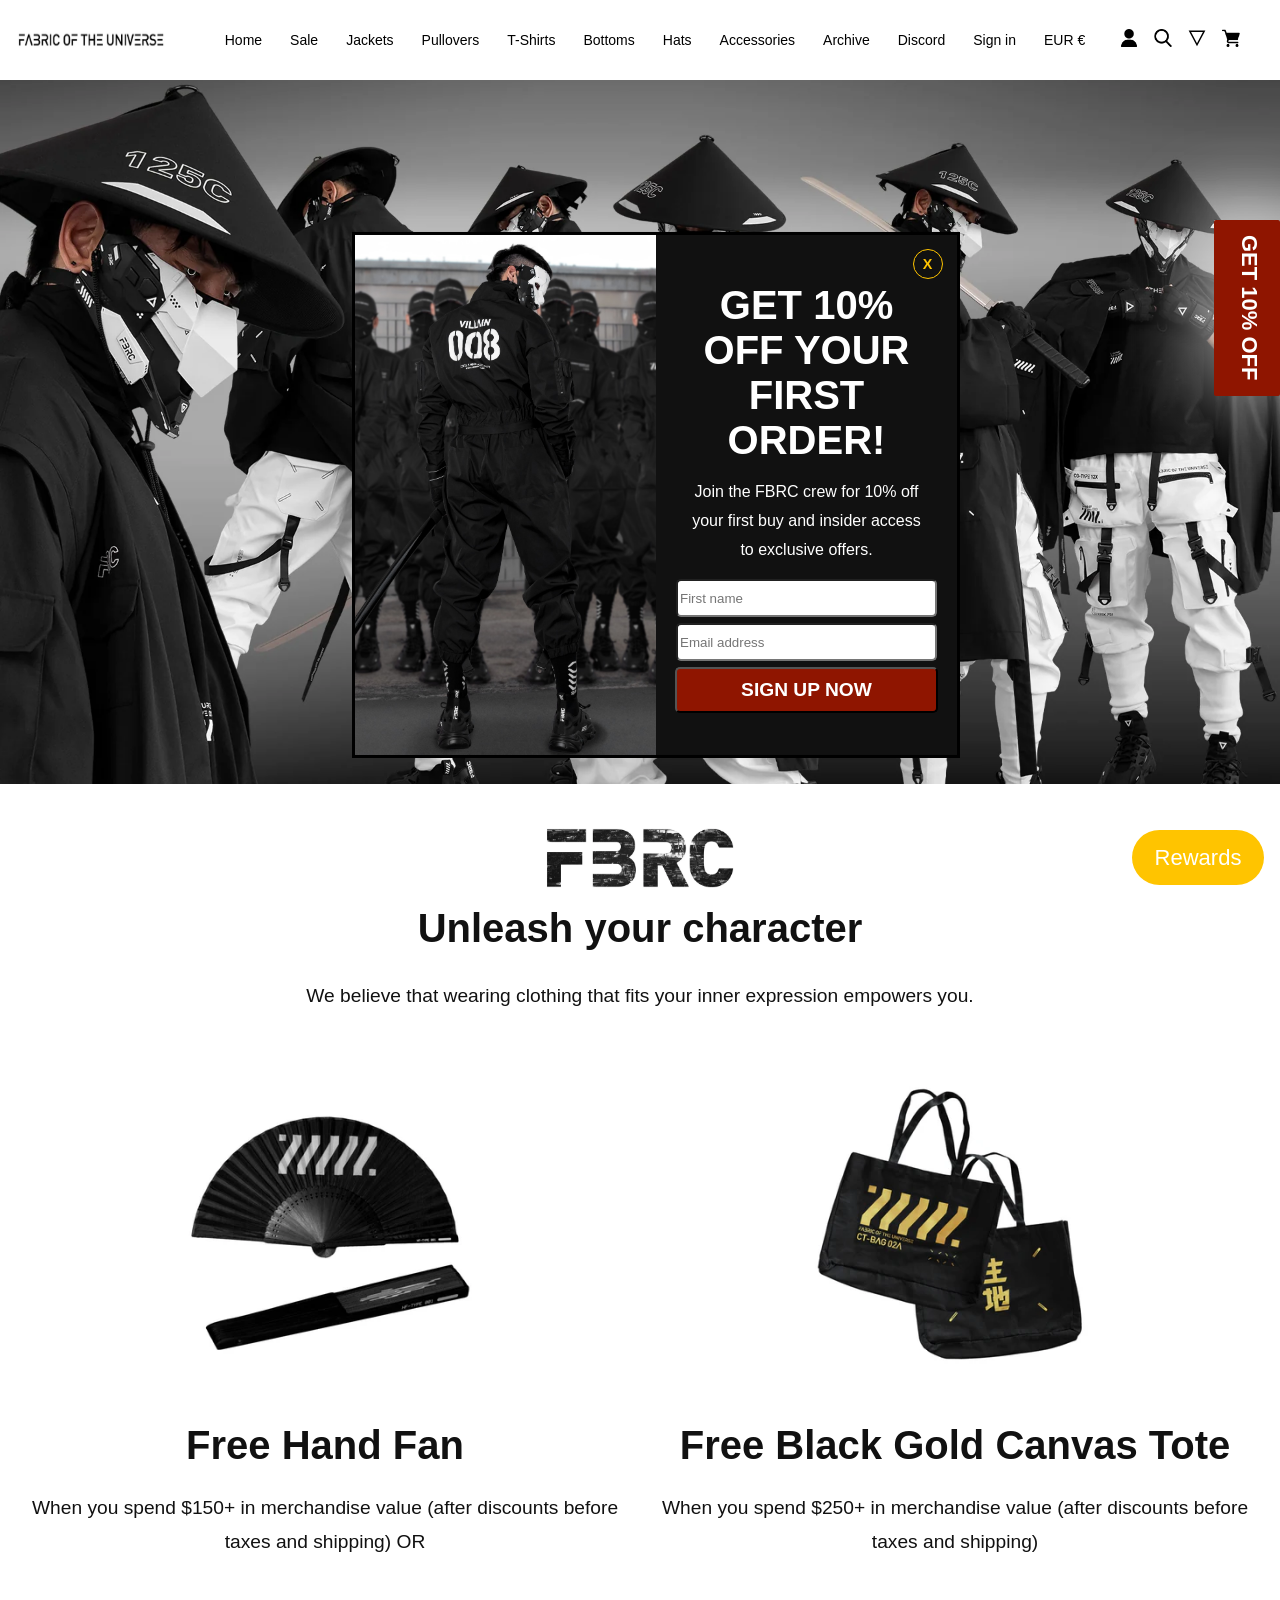
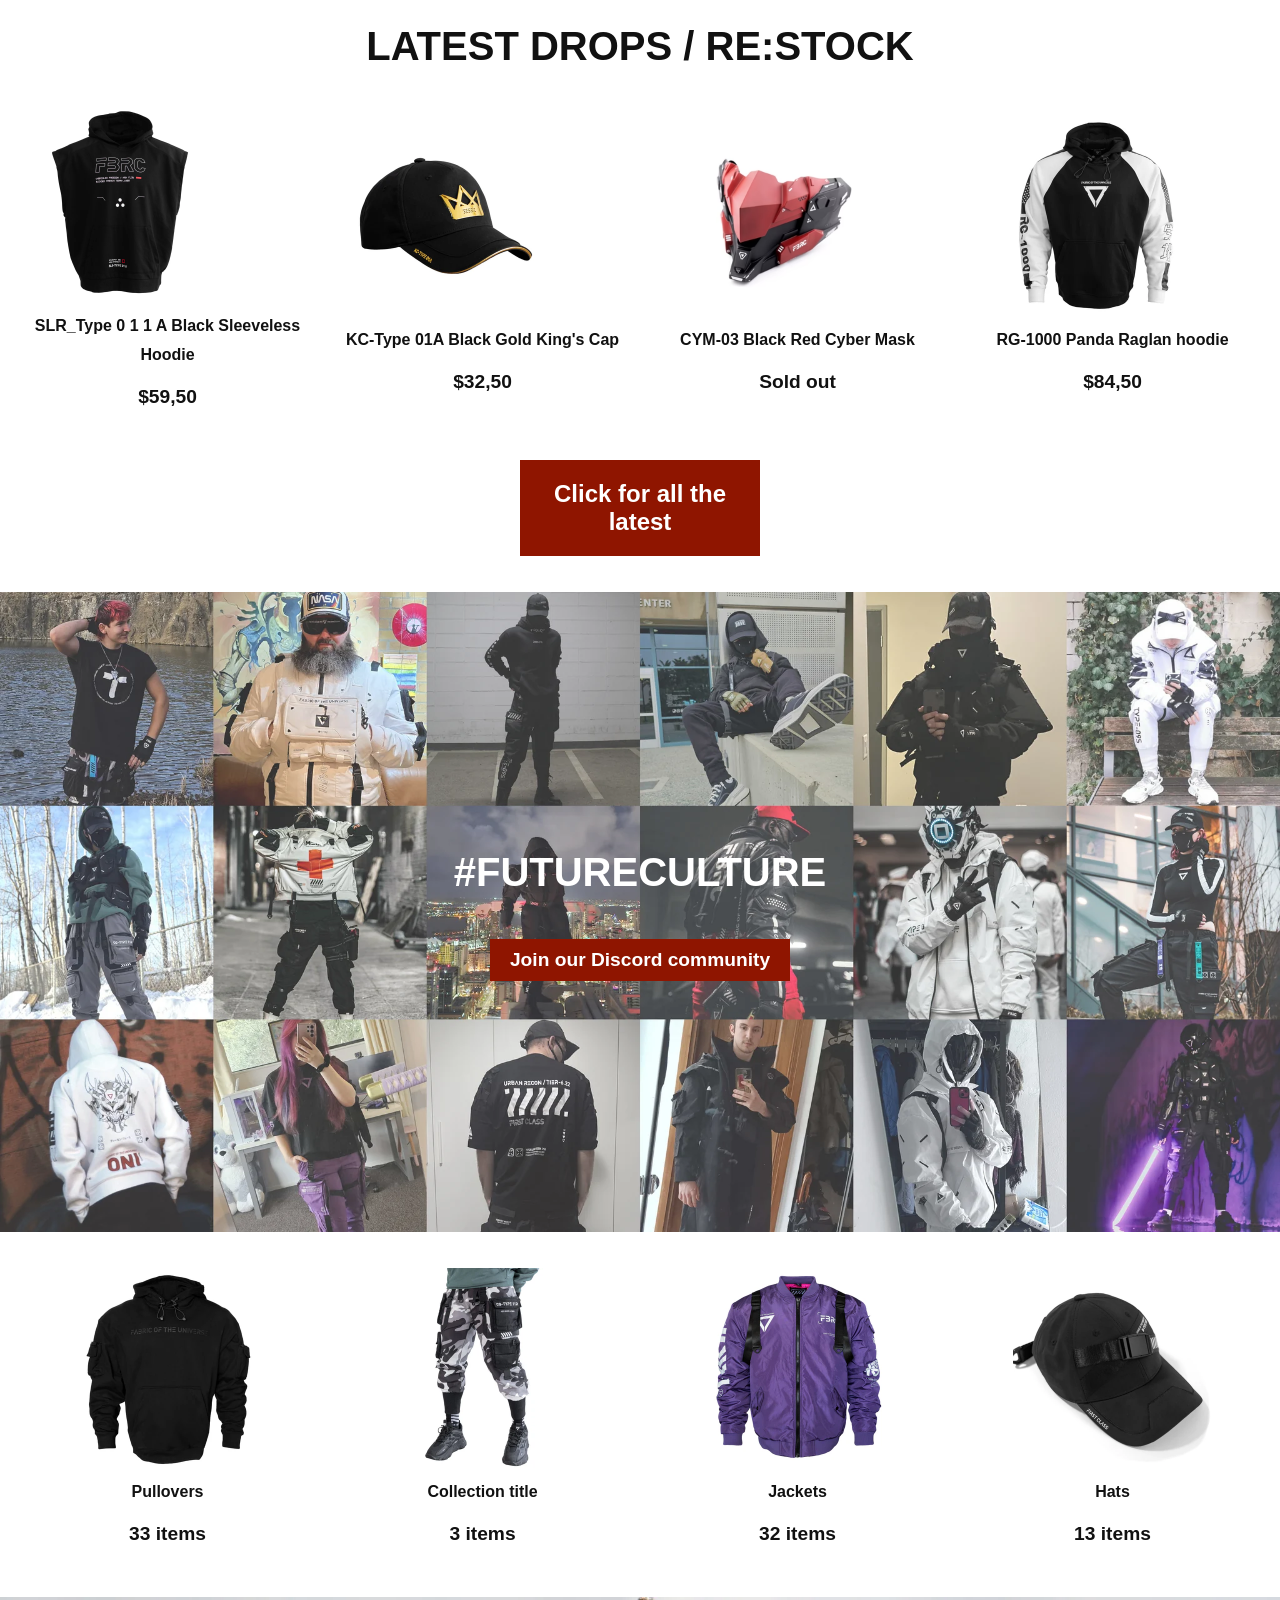
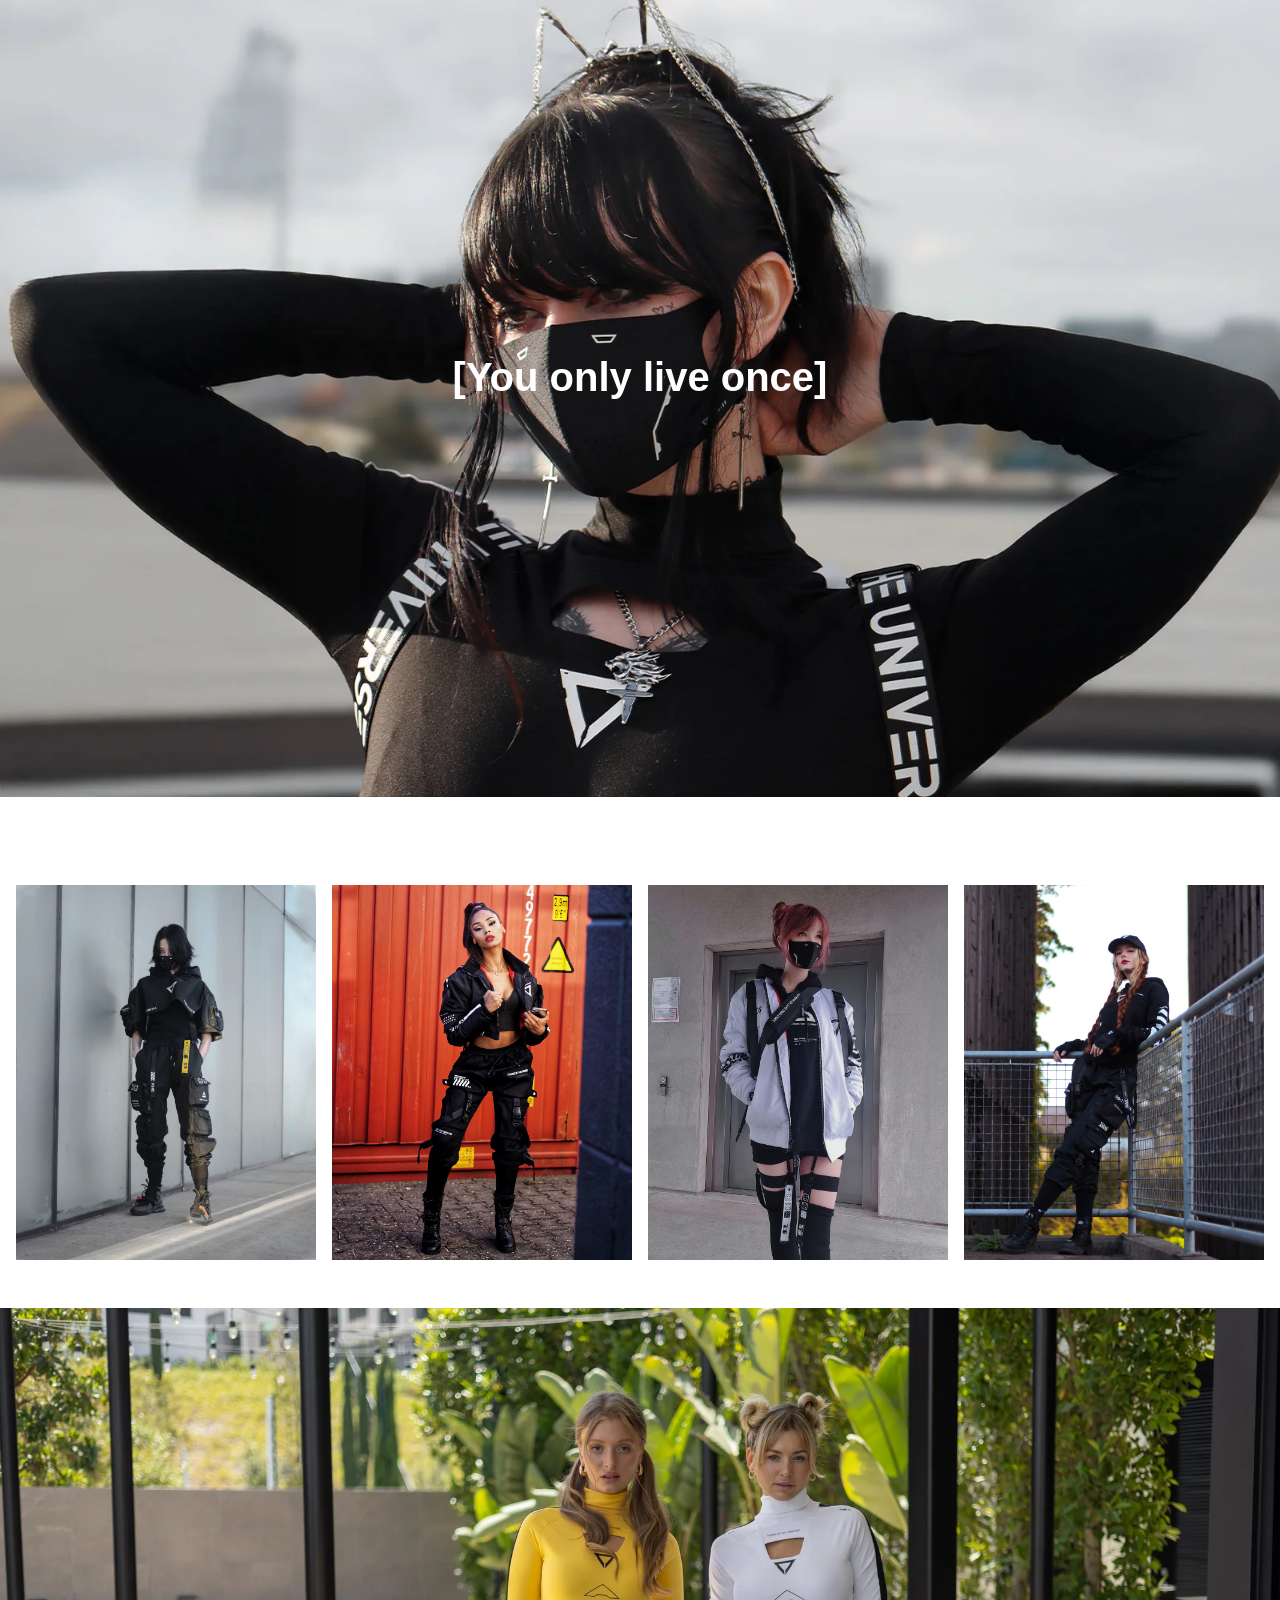
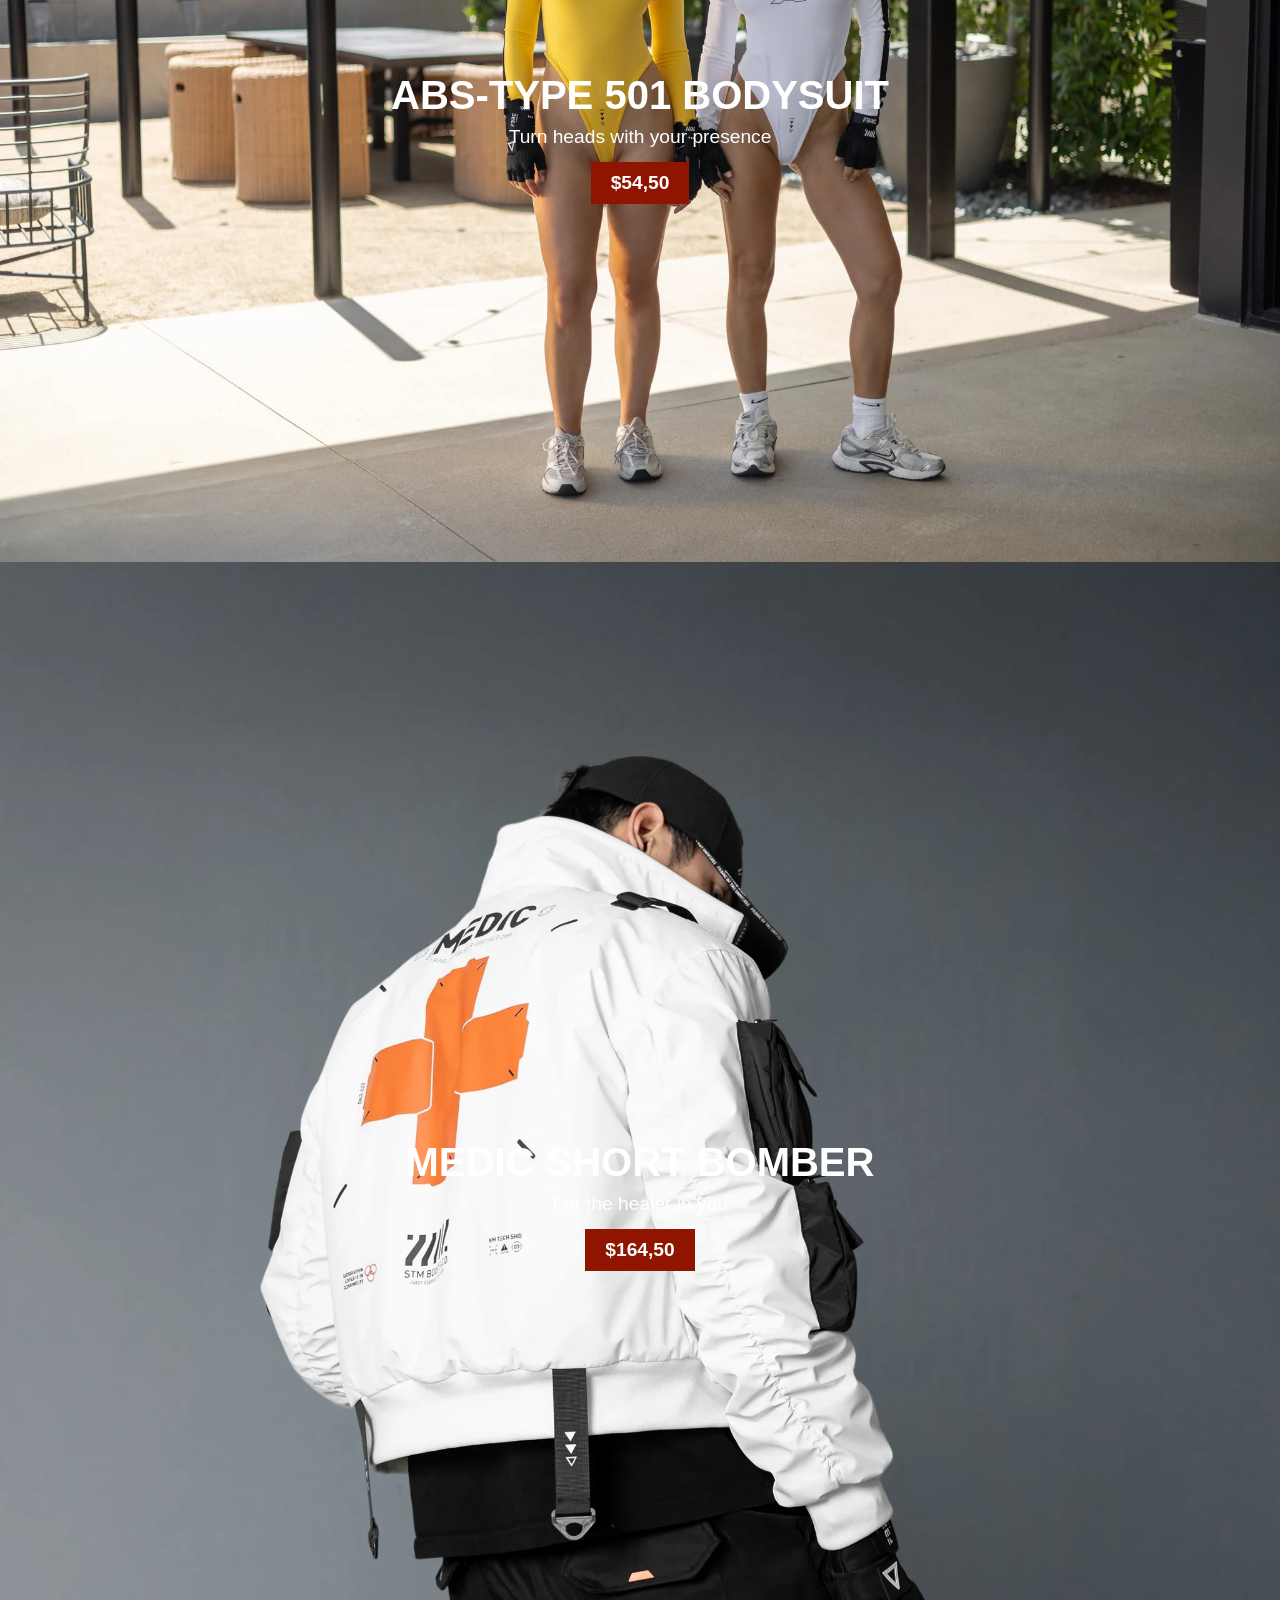
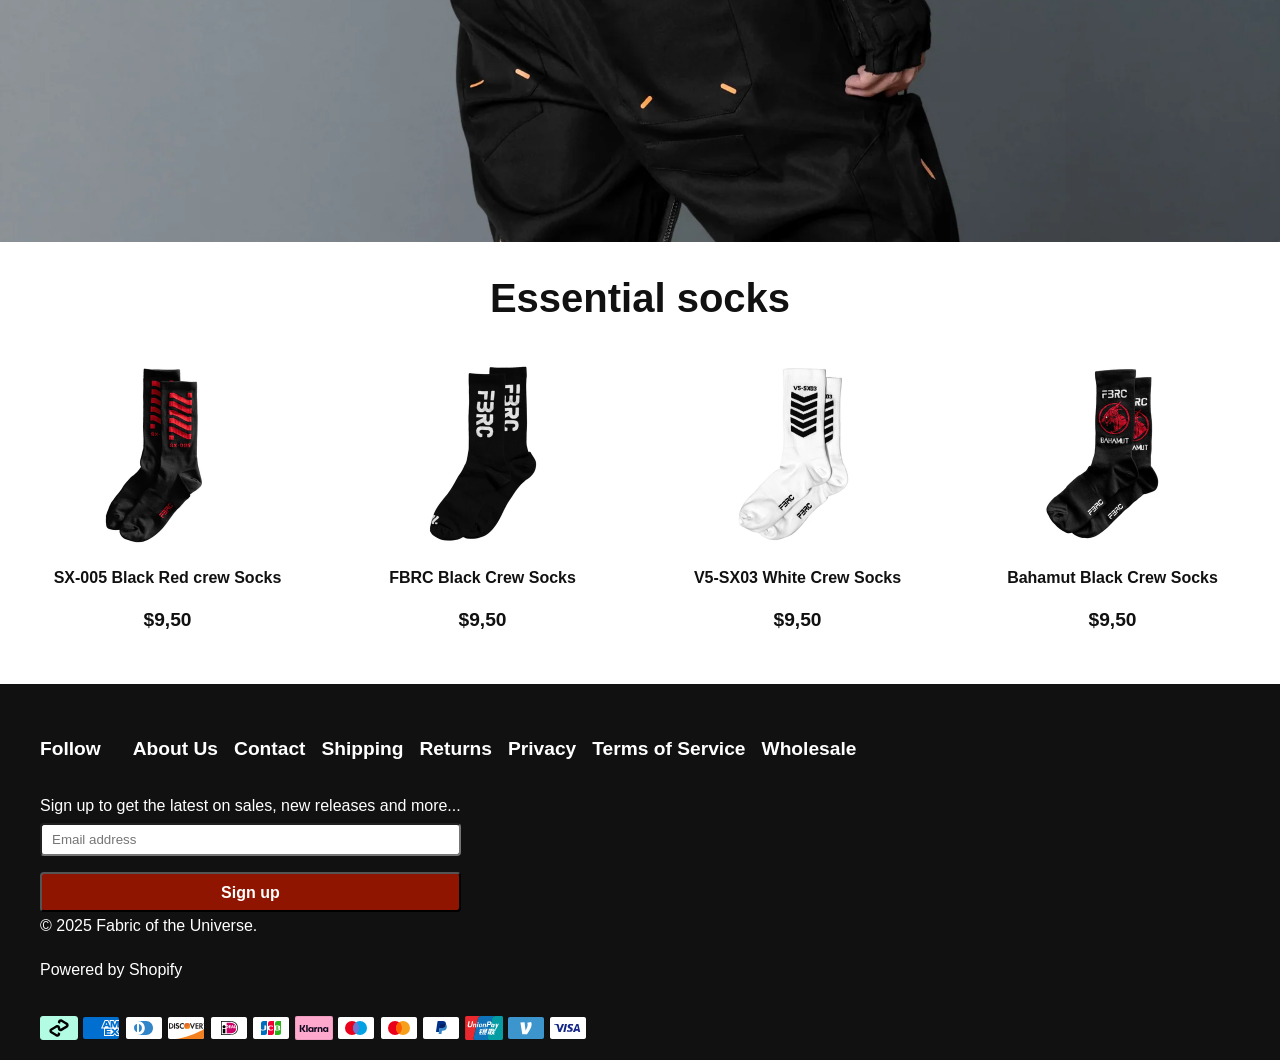
==== commit 657a0695: "Add files via upload" ====
--- a/index.html
+++ b/index.html
@@ -16,48 +16,50 @@
 			<form>
 				<h2>GET 10% OFF YOUR FIRST ORDER!</h2>
 				<h3>Join the FBRC crew for 10% off your first buy and insider access to exclusive offers.</h3>
-				<input type="text" placeholder="First name">
-				<input type="email" placeholder="Email address">
+				<input required type="text" placeholder="First name">
+				<input required type="email" placeholder="Email address">
 				<input type="submit" value="SIGN UP NOW">
 			</form>
 		</dialog>
 		<header>
-		<a href="index.html">
 			<img id="navLogo" src="images/websitenavlogo.png" alt="website logo">
-		</a>
-		<button class="open-menu"><img src="images/menuOpen.png" style="height: 18px; width: 18px;" alt="Hamburgermenu">Menu</button>  
-		<nav>
-			<button class="close-menu" aria-hidden="true">
-			<img src="images/menuSluit.png" style="height: 18px; width: 18px;" alt="Close Menu">Sluit
-			</button>    
-			<ul>
-			<li><a href="#">Home</a></li>
-			<li><a href="#">Sale</a></li>
-			<li><a href="#">Jackets</a></li>
-			<li><a href="#">Pullovers</a></li>
-			<li><a href="#">T-Shirts</a></li>
-			<li><a href="#">Bottoms</a></li>
-			<li><a href="#">Hats</a></li>
-			<li><a href="#">Accessories</a></li>
-			<li><a href="#">Archive</a></li>
-			<li><a href="#">Discord</a></li>
-			<li><a href="#">Sign in</a></li>
-			<li><a href="#">EUR €</a></li>                                                                              
-			</ul>
-		</nav>
-		<div class="navIcons">
-			<a href="#">
-				<img src="images/profile.png" style="height: 18px; width: 18px;" alt="Profile icon">
-			</a>
-			<a href="#">
-				<img src="images/icons/wishlist.svg" alt="Wishlist icon" class="iconWishlist">
-			</a>
-			<a href="#">
-				<img src="images/cart.png" style="height: 18px; width: 18px;" alt="Shopping cart icon">				
-			</a>
-		</div>
+			<button class="open-menu"><img src="images/menuOpen.png" style="height: 18px; width: 18px;" alt="Hamburgermenu">Menu</button>  
+			<nav>
+				<button class="close-menu" aria-hidden="true">
+				<img src="images/menuSluit.png" style="height: 18px; width: 18px;" alt="Close Menu">Sluit
+				</button>    
+				<ul>
+					<li><a href="#">Home</a></li>
+					<li><a href="#">Sale</a></li>
+					<li><a href="#">Jackets</a></li>
+					<li><a href="#">Pullovers</a></li>
+					<li><a href="#">T-Shirts</a></li>
+					<li><a href="#">Bottoms</a></li>
+					<li><a href="#">Hats</a></li>
+					<li><a href="#">Accessories</a></li>
+					<li><a href="#">Archive</a></li>
+					<li><a href="#">Discord</a></li>
+					<li><a href="#">Sign in</a></li>
+					<li><a href="#">EUR €</a></li>                                                                              
+				</ul>
+			</nav>
+			<div class="navIcons">
+				<a href="#">
+					<img src="images/profile.png" style="height: 18px; width: 18px;" alt="Profile icon">
+				</a>
+				<a href="#">
+					<img src="images/icons/searchIcon.png" style="height: 18px; width: 18px;" alt="Search icon">
+				</a>
+				<a href="#">
+					<img src="images/icons/wishlist.svg" alt="Wishlist icon" class="iconWishlist">
+				</a>
+				<a href="#">
+					<img src="images/cart.png" style="height: 18px; width: 18px;" alt="Shopping cart icon">				
+				</a>
+			</div>
 		</header>
 		<main>
+			<input type="search" placeholder="   Search" >
 			<p>GET 10% OFF</p>
 			<p>Rewards</p>
 			<h1>Fabric of the universe future apparrel</h1>
@@ -106,11 +108,11 @@
 						</a>
 					</li>
 					<li>
-						<a href="#">
-							<div class="productCard">
-								<h3>CYM-03 Black Purple Cyber Mask</h3>
+						<a href="detailpagina.html">
+							<div class="productCard">
+								<h3>CYM-03 Black Red Cyber Mask</h3>
 								<p>Sold out</p>
-								<img src="images/purplecybermask.png" alt="purple cyber mask">
+								<img src="images/product1.png" alt="Red cyber mask">
 							</div>
 						</a>
 					</li>
@@ -287,8 +289,8 @@
 				</li>
 			</ul>
 			<form>
-				<label for="email">Sign up to get the latest on sales, new releases and more...</label>
-				<input type="email" placeholder="Email address">
+				<label>Sign up to get the latest on sales, new releases and more...</label>
+				<input required type="email" placeholder="Email address">
 				<input type="submit" value="Sign up">
 				<p>© 2025 Fabric of the Universe.</p>
 				<p>Powered by Shopify</p>
--- a/styles/style.css
+++ b/styles/style.css
@@ -17,6 +17,7 @@
 	/* startje */
 	--text-color:#111;
 	--background-color:white;
+  --button-color: #8F1500;
   --font: 'Slate', sans-serif;
 }
 
@@ -24,84 +25,27 @@
 
 
 
-/****************/
-/* JOUW STYLING */
-/****************/
-/* @media (prefers-color-scheme: dark) {
-    body {
-    	background-color: #121212;
-        color: white;
-      }
-} */
-
-/* Dark Mode Styles */
-@media (prefers-color-scheme: dark) {
-  body {
-    background-color: var(--text-color);
-    color: var(--background-color);
-  }
-
-  nav{
-    background-color: var(--text-color);
-    color: var(--background-color);
-  }
-
-  a{
-    color: var(--background-color);
-  }
-
-}
-
-/*Light mode*/
-/* @media (prefers-color-scheme: light){
-  footer{
-    background-color: var(--background-color);
-  }
-
-  footer a{
-    color: var(--text-color);
-  }
-} */
-
-
-/* High contrast */
-@media (forced-colors: active) {
-  body {
-    background-color: black;
-    color: yellow;
-  }
-
-  .bannerKlikbaar a{
-    background-color: aqua;
-  }
-
-  a {
-    color: yellow;
-  }
-
-
-}
-
-@media only screen and (max-width: 480px){
-  #imageContainer > img{
-    object-fit: contain;
-  }
-}
-
+
+
+
+
+/*********************/
+/*********************/
+/* Pop-up venster */
+/*********************/
+/*********************/
 dialog {
   display: grid;
   position: fixed; /* ✅ Use fixed to center on screen */
-  top: 50%;
+  top: 55%;
   left: 50%;
   transform: translate(-50%, -50%); /* ✅ Center horizontally and vertically */
-  
-  z-index: 2;
+  z-index: 3;
   padding: 0;
-  width: 50em;
+  width: 38em;
   height: auto;
   grid-template-columns: 1fr 1fr;
   background-color: var(--text-color);
-
   opacity: 0;
   pointer-events: none;
   transition: opacity 1.6s ease-in-out;
@@ -124,8 +68,8 @@
   display: flex;
   flex-direction: column;
   justify-content: center;
-  margin-top: 2em;
-  margin-bottom: 4rem;
+  margin-top: 3em;
+  margin-bottom: 2em;
 }
 
 button.close-dialog {
@@ -144,10 +88,9 @@
   z-index: 1;
 }
 
-
 dialog form input{
   margin-bottom: 0.5em;
-  height: 3.8em;
+  height: 2.8em;
   border-radius: 5px;
   width: auto;
   margin-left: 1.5em;
@@ -155,22 +98,21 @@
 }
 
 dialog form input[type="submit"]{
-  background-color: #8F1500;
+  background-color: var(--button-color);
   color: var(--background-color);
   font-weight: bold;
-  height: 3.4em;
+  height: 2.4em;
   font-size: 1.2em;
   margin-left: 1em;
   margin-right: 1em;
 }
 
 dialog img{
-  width: auto;
+  width: 100%;
   max-width: 25em;
-  height: 31em;
+  height: 100%;
   max-height: auto;
   overflow: hidden;
-  position: center;
   object-fit: cover;
 }
 
@@ -192,6 +134,14 @@
   color: var(--background-color);
 }
 
+
+
+
+/*********************/
+/*********************/
+/* General styling */
+/*********************/
+/*********************/
 body {
   font-family: var(--font);
   margin: 0;
@@ -236,19 +186,35 @@
     max-width: 100%;
 }
 
-a:focus{
+a:focus-visible{
   outline: 10px solid red;
   outline-offset: 20px;
 }
 
+/* input[type="email"]:user-invalid{
+
+} */
+
+
+
+
+
+
+/*********************/
+/*********************/
+/* Navigation */
+/*********************/
+/*********************/
 header {
   display: flex;
-  justify-content: space-evenly;
+  justify-content: space-between;
+  align-items: center;
   position: fixed;
   width: 100vw;
   height: auto;
   padding: 1rem;
   background-color: white;
+  border-bottom: 1px solid rgb(196, 196, 196);
   z-index: 1000;
 }
 
@@ -284,7 +250,6 @@
   right: 0;
   transform: translateX(-100%);  /* Hide by default */
   transition: transform 0.3s ease-in-out;
-  background-color: var(--background-color);
   z-index: 500; /* Ensure the nav is above content */
   padding-top: 0;
 }
@@ -323,7 +288,7 @@
 }
 
 nav a:hover{
-  color: #8F1500;
+  color: var(--button-color);
   transition: 300ms ease-in-out;
 }
 
@@ -331,6 +296,7 @@
   display: flex;
   justify-content: space-evenly;
   align-items: center;
+  margin-right: 1.5em;
   
 }
 
@@ -338,45 +304,19 @@
   margin-left: 1em;
 }
 
-/* Media query for large screens */
-@media (min-width: 38em) {
-  header > button.open-menu {
-    display: none; /* Hide open button on large screens */
-  }
-  
-  nav {
-    position: static;
-    transform: translateX(0);  /* Ensure menu is visible on large screens */
-  }
-  
-  nav ul {
-    display: flex;
-    flex-direction: row;
-    flex-wrap: wrap;
-    flex-grow: 1;
-    justify-content: space-between;
-    align-items: center;
-    margin-top: 0;
-  }
-  
-  nav button.close-menu {
-    display: none; /* Hide close button on large screens */
-  }
-}
-@media only screen and (max-width: 798px){
-  img#navLogo{
-    max-width: 150px;
-        max-height: 30px;
-        object-fit: contain;
-  }
+.navIcons > a:first-of-type{
+  display: none;
+}
+
+.navIcons > a:nth-of-type(2){
+  display: none;
 }
 
 img#navLogo{
-    width: 205px;
+    width: 150px;
+    height: 16.5px;
     max-width: 100%;
-    max-height: 200px;
     display: block;
-    margin-top: 0.5em;
 }
 
 
@@ -384,26 +324,47 @@
 
 main{
   padding-top: 4em;
+  display: flex;
+  flex-direction: column;
+}
+
+main > input{
+  display: block;
+  position: center;
+  width: auto;
+  max-width: 800px; /* Optional: prevent it from getting too large */
+  padding: 0.5rem;
+  margin-bottom: 1em;
+  margin-top: 1em;
+  margin-left: 1.5em;
+  margin-right: 1.5em;
+  font-size: 1rem;
+  box-sizing: border-box;
+  height: 2.5em;
+  background-color: rgb(239, 239, 239);
+  border-radius: 20px;
+  border: none;
 }
 
 main > p:first-of-type{
   width: 3em;
   height: 8em;   
   font-size: 22px;
-  z-index: 100;
+  z-index: 1;
   font-weight: bold;
   border-radius: 2px;
   margin:0;
   padding-left: 1em;
   padding-right: 0.5em;
-  background-color: #8F1500;  
+  background-color: var(--button-color);  
   color:var(--background-color);
   position: fixed;
-  top: 13em;
+  top: 10em;
   right: 0;
   writing-mode: vertical-rl;
   text-align: center;
   transform: rotate(360deg);
+  box-shadow: -1px -1px 90px white;
 }
 
 main > p:nth-of-type(2){
@@ -417,7 +378,7 @@
   background-color: #FFC400;
   border-radius: 30px;
   position: fixed;
-  z-index: 100;
+  z-index: 1;
   right: 1rem;
   bottom: 0rem;
 }
@@ -548,7 +509,7 @@
 
 #promotions .productCard img {
   width: 100%; /* Make the images responsive */
-  max-width: 500px; /* Max width of the image (adjust as necessary) */
+  max-width: 350px; /* Max width of the image (adjust as necessary) */
   height: auto;
   order: -1;
 }
@@ -673,7 +634,7 @@
   font-size: 1.5em;
   padding: 20px 20px;
   max-width: 10em;
-  background-color: #8F1500; 
+  background-color: var(--button-color); 
   color: white; 
   text-decoration: none; 
   text-align: center; 
@@ -794,6 +755,8 @@
 
 
 
+
+
 /*************************/
 /* Footer */
 /*************************/
@@ -861,15 +824,16 @@
   padding-right: 2.5em;
 }
 
-footer  form  label{
+footer form label{
   font-weight: lighter;
   font-size: 16px;
   margin-bottom: 0.5em;
 }
 
 footer form input{
-  height: 3.5em;
+  height: 2.5em;
   padding: 10px;
+  border-radius: 4px;
 }
 
 footer form input[type="submit"]{
@@ -880,7 +844,7 @@
   font-size: 16px;
   z-index: 1; /* Ensure the link is above the image */
   padding: 10px 20px; /* Add padding to make it look like a button */
-  background-color: #8F1500; /* Add a dark semi-transparent background */
+  background-color: var(--button-color); /* Add a dark semi-transparent background */
   text-decoration: none; /* Remove underline from the link */
   margin-top: 1em;
 }
@@ -894,6 +858,11 @@
   display: flex;
   flex-wrap: wrap;
   justify-content: center;
+}
+
+footer form p{
+  font-size: 16px;
+  font-weight: normal;
 }
 
 
@@ -940,11 +909,11 @@
 }
 
 ul#breadcrumbs > li:nth-of-type(1) > a{
-  color: rgb(112, 17, 17);
+  color: var(--button-color);
 }
 
 ul#breadcrumbs > li:nth-of-type(2) > a{
-  color: rgb(112, 17, 17);
+  color: var(--button-color);
 }
 
 ul#breadcrumbs a {
@@ -1001,7 +970,7 @@
 
 
 #carousel > #productThumbnails{
-  width: 100%;            /* match the image container */
+  width: auto;            /* match the image container */
   overflow-x: auto;       /* horizontal scroll */
   overflow-y: hidden;
   margin-top: 0.5rem;
@@ -1029,3 +998,143 @@
   transition: 0.3s;
 }
 
+#badges{
+  display: flex;
+  flex-direction: row;
+  justify-content: start;
+  margin-bottom: 2em;
+}
+
+
+
+
+/**********************************/
+/**********************************/
+/* Media Queries */
+/**********************************/
+/**********************************/
+/* Dark Mode Styles */
+@media (prefers-color-scheme: dark) {
+  body {
+    background-color: var(--text-color);
+    color: var(--background-color);
+  }
+
+  header{
+    background-color: var(--text-color);
+    color: var(--background-color);
+  }
+
+  header > nav > ul{
+    background-color: var(--text-color);
+    
+  }
+
+  header > nav > ul > li > a{
+    color: var(--background-color);
+  }
+
+  h2{
+    color: var(--background-color);
+  }
+
+  h3{
+    color: var(--background-color);
+  }
+
+  p{
+    color: var(--background-color);
+  }
+
+  a{
+    color: var(--background-color);
+  }
+
+  svg{
+    stroke: var(--background-color);
+  }
+
+  .iconWishlist{
+    filter: invert(100%);
+  }
+
+}
+
+/* High contrast */
+@media (forced-colors: active) {
+  body {
+    background-color: black;
+    color: yellow;
+  }
+
+  .bannerKlikbaar a{
+    background-color: aqua;
+  }
+
+  a {
+    color: yellow;
+  }
+
+}
+
+@media only screen and (max-width: 480px){
+  #imageContainer > img{
+    object-fit: contain;
+  }
+}
+
+/* Media query for large screens */
+@media (min-width: 800px) {
+  header > button.open-menu {
+    display: none; /* Hide open button on large screens */
+  }
+
+  header {
+    border-bottom: none;
+  }
+
+  img#navLogo{
+    height: 20px;
+  }
+  
+  nav {
+    position: static;
+    transform: translateX(0);
+    margin-top: 1em;  /* Ensure menu is visible on large screens */
+  }
+  
+  nav ul {
+    display: flex;
+    flex-direction: row;
+    flex-wrap: wrap;
+    flex-grow: 1;
+    justify-content: space-between;
+    align-items: center;
+    margin-top: 0;
+  }
+  
+  nav button.close-menu {
+    display: none; /* Hide close button on large screens */
+  }
+
+  .navIcons > a:first-of-type{
+  display: unset;
+  }
+
+  .navIcons > a:nth-of-type(2){
+    display: unset;
+  }
+
+  main > input[type="search"]{
+    display: none;
+  }
+}
+
+
+@media only screen and (max-width: 798px){
+  img#navLogo{
+    max-width: 150px;
+    max-height: 30px;
+    object-fit: contain;      
+  }
+}
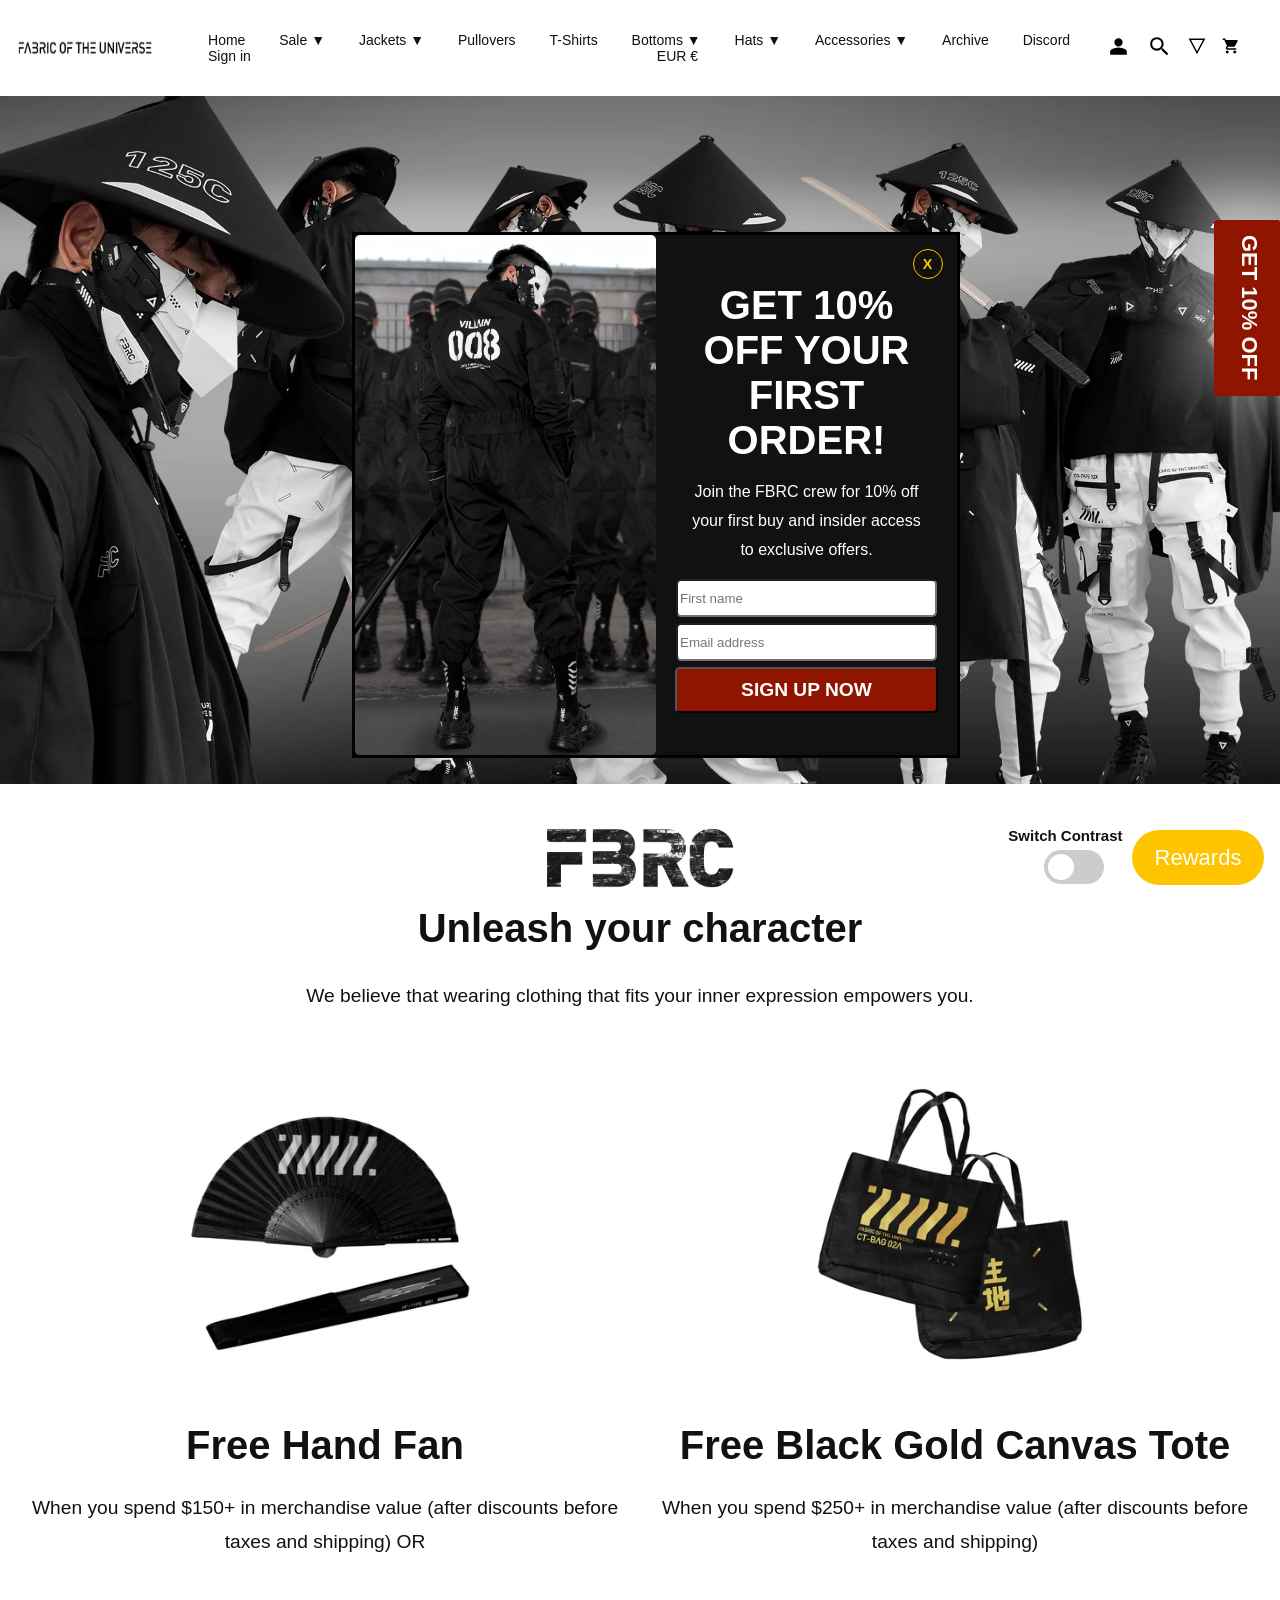
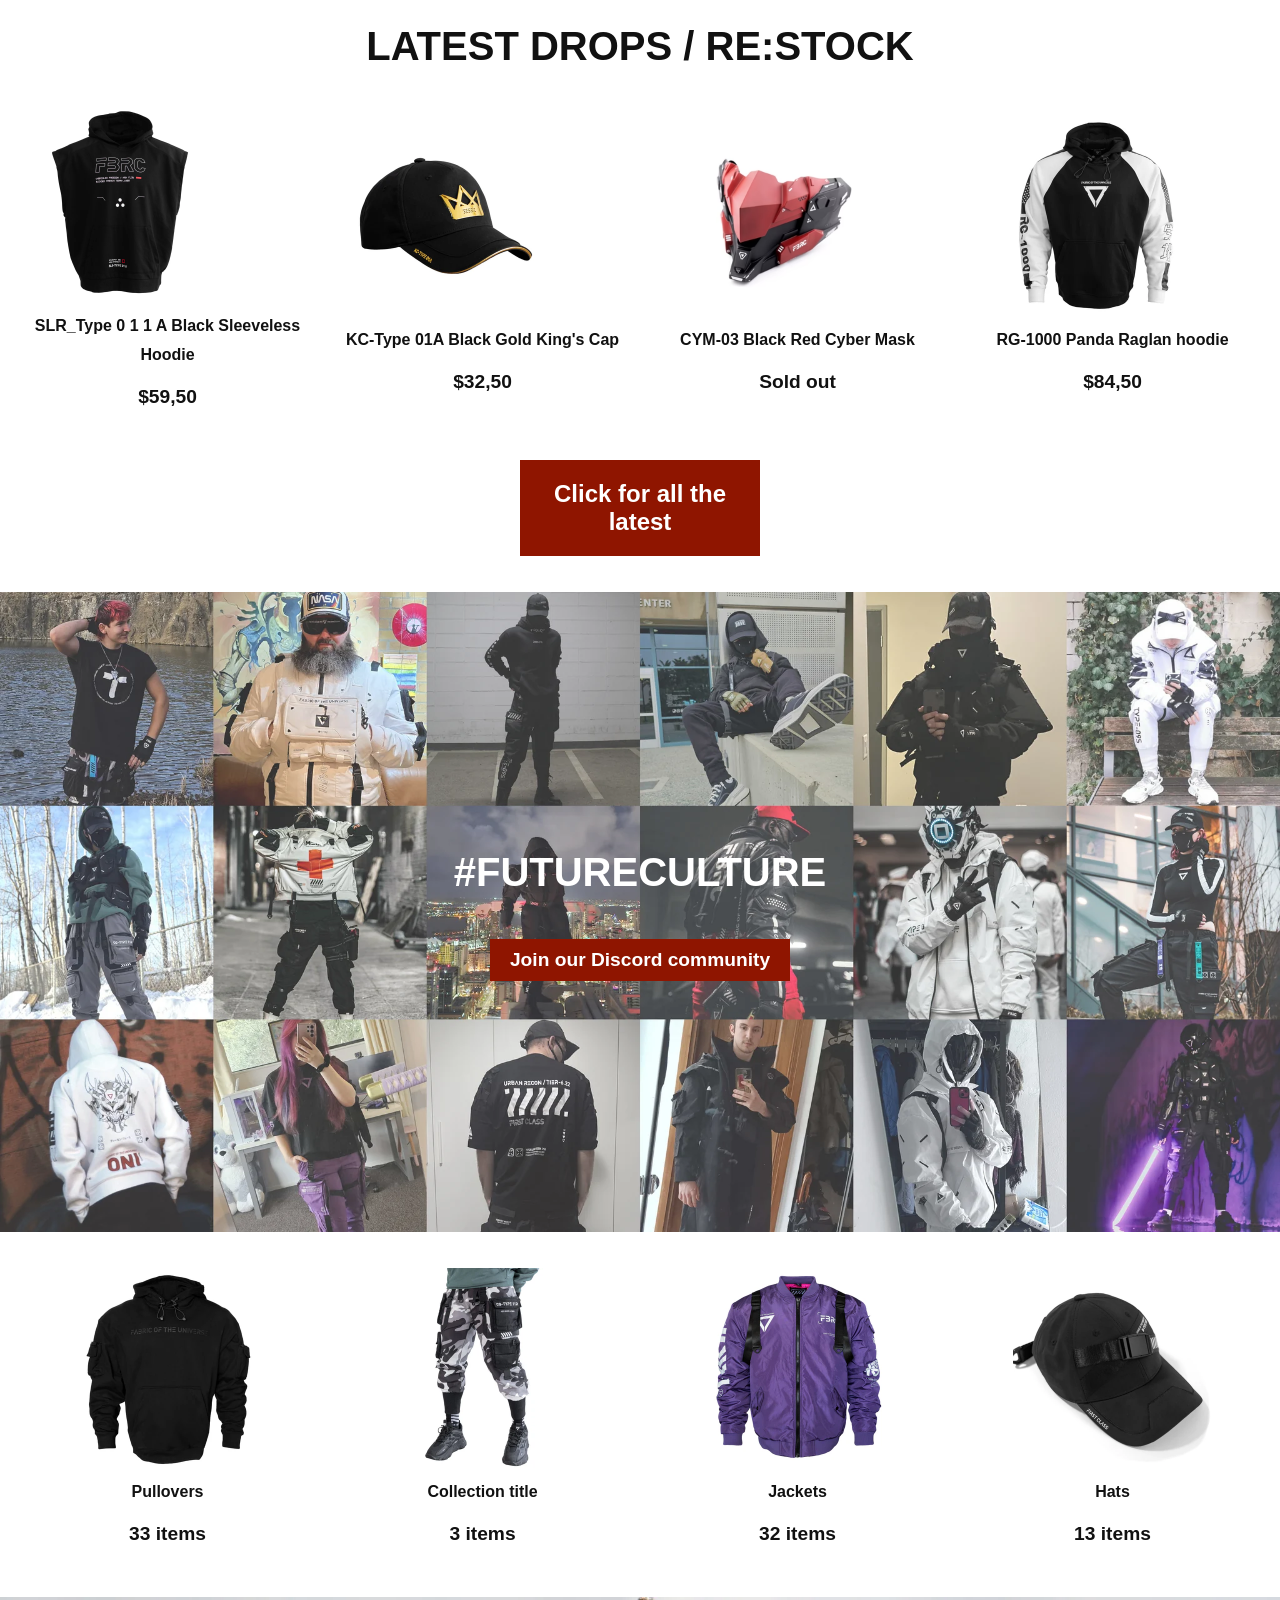
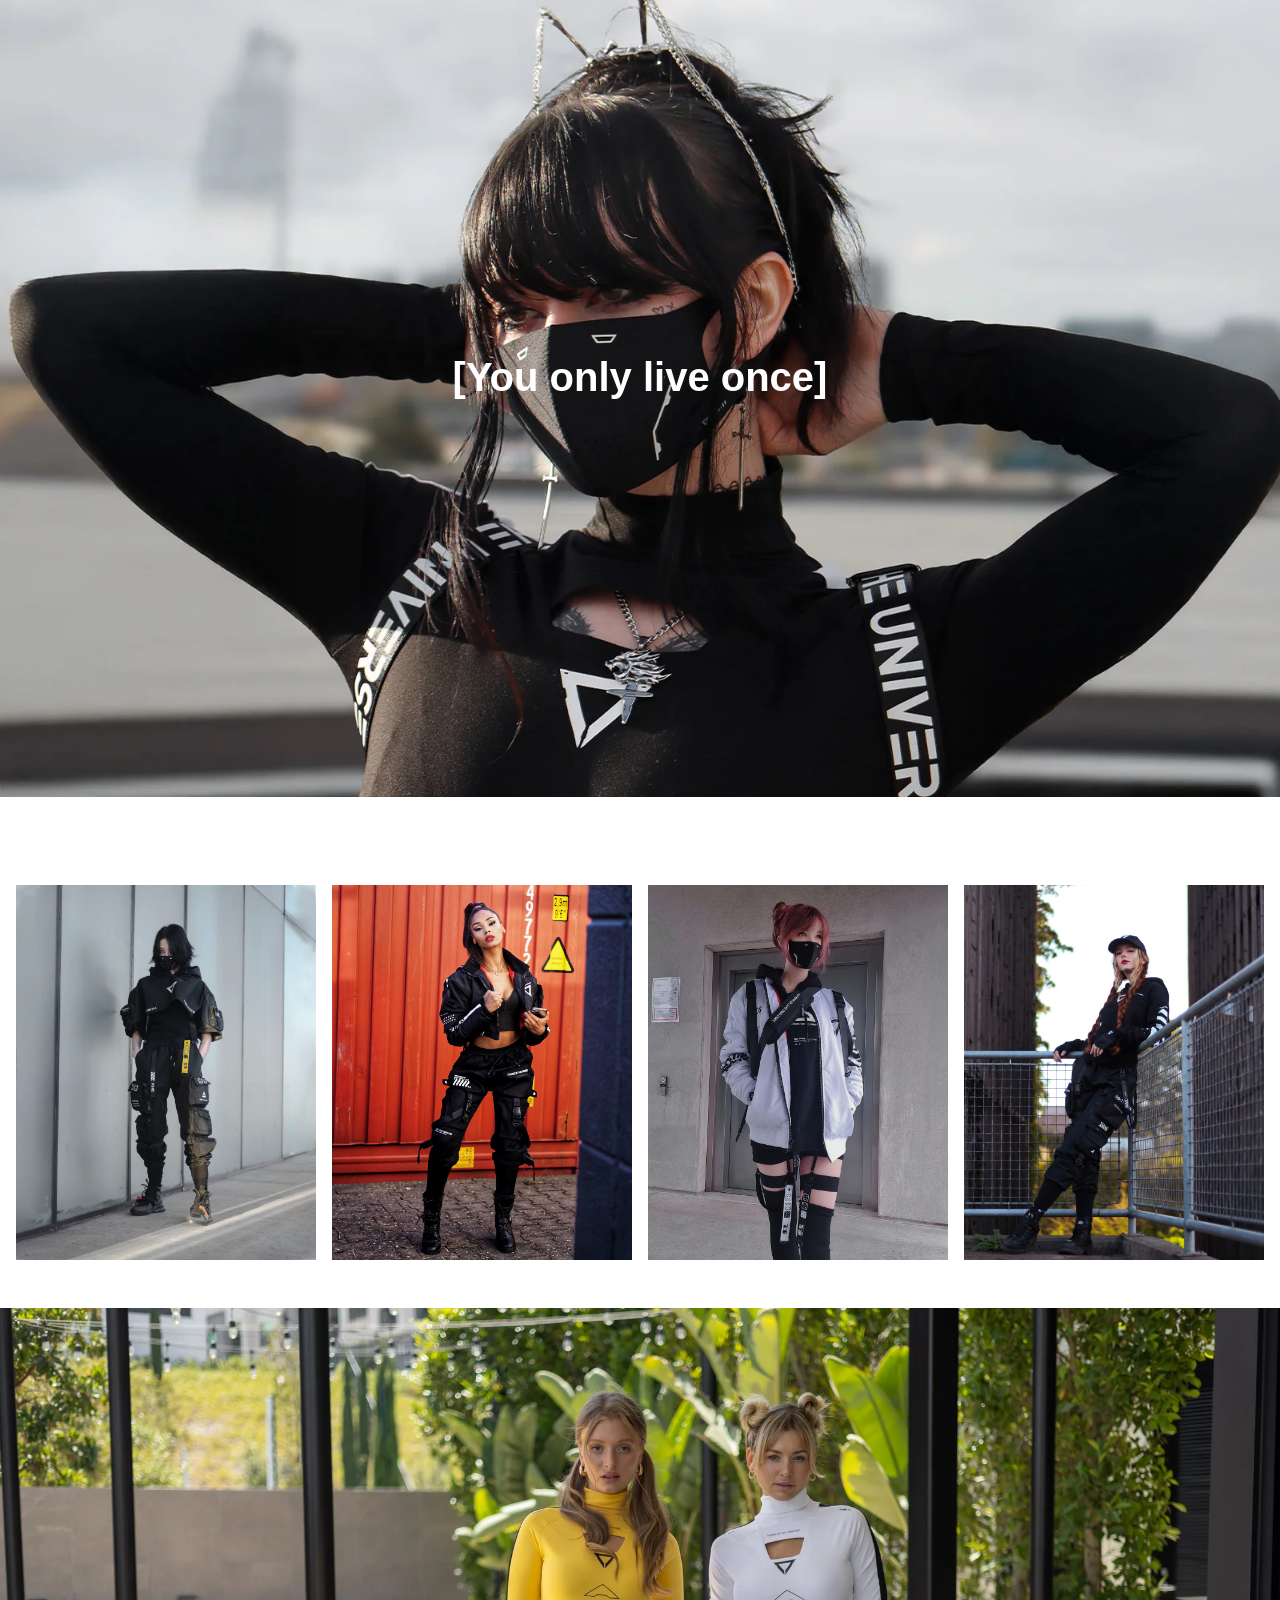
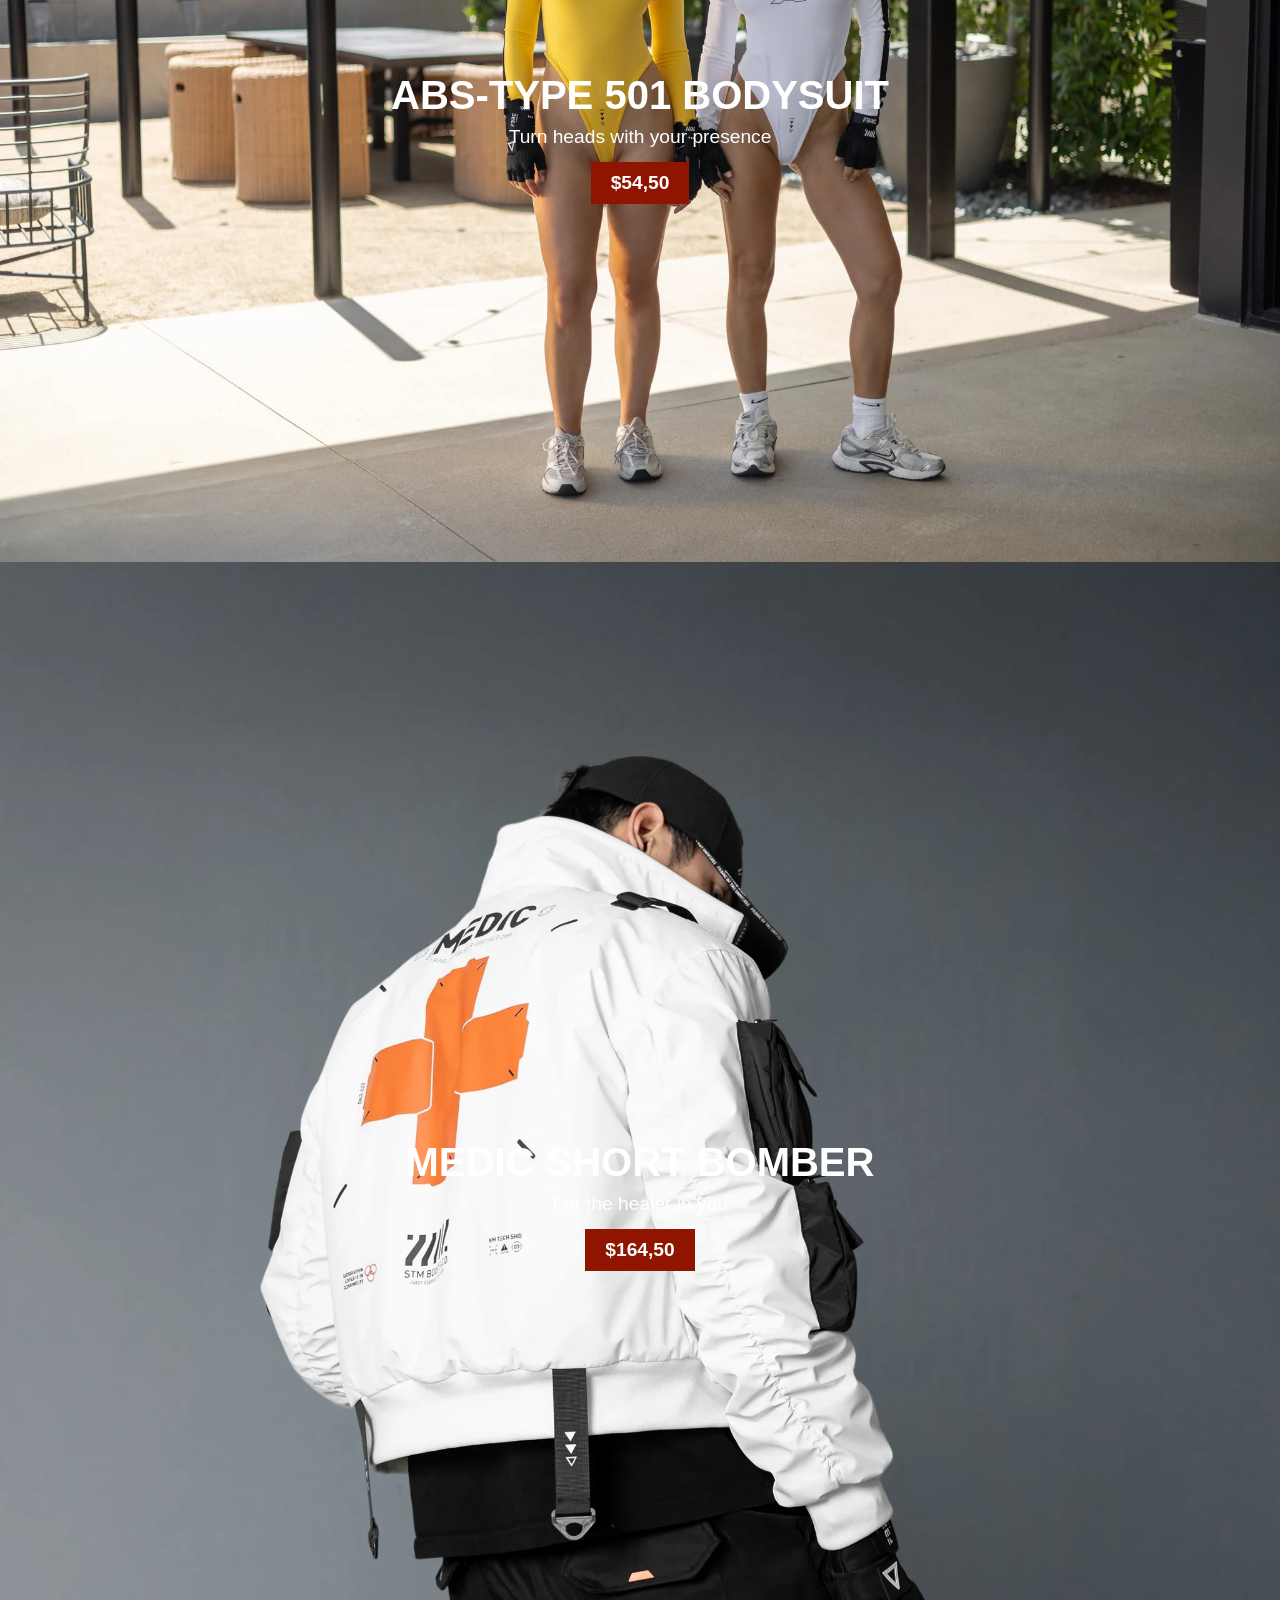
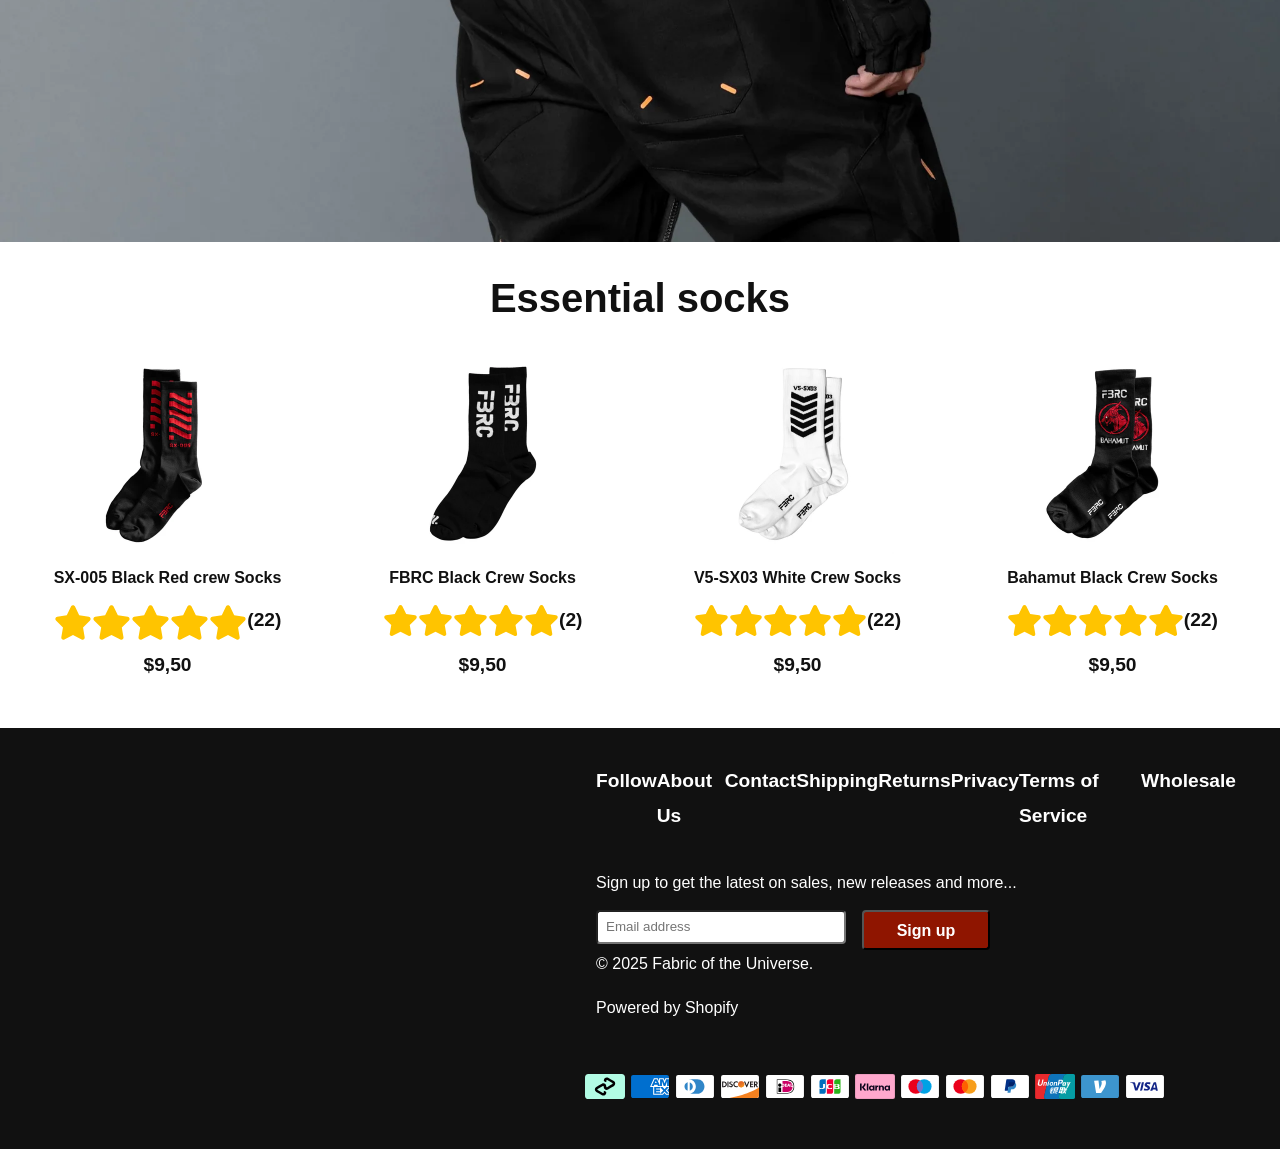
==== commit 99521324: "Add files via upload" ====
--- a/index.html
+++ b/index.html
@@ -4,7 +4,7 @@
 	<meta charset="UTF-8">
 	<meta name="author" content="Kevin Yip">
 	<meta name="viewport" content="width=device-width, initial-scale=1">
-	<title>Homepagina</title>
+	<title>Fabric Of The Universe | Future Fashion Apparel</title>
 	<link href="styles/style.css" rel="stylesheet">
 	<link href="https://fonts.cdnfonts.com/css/slate" rel="stylesheet">
 	<script defer src="scripts/script.js"></script>
@@ -22,7 +22,9 @@
 			</form>
 		</dialog>
 		<header>
-			<img id="navLogo" src="images/websitenavlogo.png" alt="website logo">
+			<a href="index.html">
+				<img id="navLogo" src="images/websitenavlogo.png" alt="website logo">
+			</a>
 			<button class="open-menu"><img src="images/menuOpen.png" style="height: 18px; width: 18px;" alt="Hamburgermenu">Menu</button>  
 			<nav>
 				<button class="close-menu" aria-hidden="true">
@@ -30,13 +32,56 @@
 				</button>    
 				<ul>
 					<li><a href="#">Home</a></li>
-					<li><a href="#">Sale</a></li>
-					<li><a href="#">Jackets</a></li>
+					<li class="dropdown">
+						<a href="#">Sale ▼</a>
+						<ul class="sub-menu">
+							<li><a href="#">Sale Bottoms</a></li>
+							<li><a href="#">Sale Jackets</a></li>
+							<li><a href="#">Sale Pullovers</a></li>
+							<li><a href="#">Sale T-Shirts</a></li>							
+						</ul>
+					</li>
+					<li class="dropdown">
+						<a href="#">Jackets ▼</a>
+						<ul class="sub-menu">
+							<li><a href="#">Bomber Jackets</a></li>
+							<li><a href="#">Windbreakers</a></li>
+							<li><a href="#">Trenchcoats</a></li>							
+						</ul>
+					</li>
 					<li><a href="#">Pullovers</a></li>
 					<li><a href="#">T-Shirts</a></li>
-					<li><a href="#">Bottoms</a></li>
-					<li><a href="#">Hats</a></li>
-					<li><a href="#">Accessories</a></li>
+					<li class="dropdown">
+						<a href="#">Bottoms ▼</a>
+						<ul class="sub-menu">
+							<li><a href="#">Cargo Pants</a></li>
+							<li><a href="#">Joggers</a></li>
+							<li><a href="#">Shorts</a></li>
+							<li><a href="#">Skirts</a></li>							
+						</ul>
+					</li>
+					<li class="dropdown">
+						<a href="#">Hats ▼</a>
+						<ul class="sub-menu">
+							<li><a href="#">Caps</a></li>
+							<li><a href="#">Bucket Hats</a></li>
+							<li><a href="#">Beanies</a></li>							
+						</ul>
+					</li>
+					<li class="dropdown">
+						<a href="#">Accessories ▼</a>
+						<ul class="sub-menu">
+							<li><a href="#">Bags</a></li>
+							<li><a href="#">Face Wear</a></li>
+							<li><a href="#">Gloves</a></li>	
+							<li><a href="#">Hang tags</a></li>
+							<li><a href="#">Jewelry</a></li>
+							<li><a href="#">Shoes</a></li>
+							<li><a href="#">Socks</a></li>
+							<li><a href="#">Stickers</a></li>
+							<li><a href="#">Underwear</a></li>																				
+						</ul>
+					</li>
 					<li><a href="#">Archive</a></li>
 					<li><a href="#">Discord</a></li>
 					<li><a href="#">Sign in</a></li>
@@ -45,21 +90,26 @@
 			</nav>
 			<div class="navIcons">
 				<a href="#">
-					<img src="images/profile.png" style="height: 18px; width: 18px;" alt="Profile icon">
+					<img src="images/icons/profile.svg" style="height: 25px; width: 25px;" alt="Profile icon" class="navIcon">
 				</a>
 				<a href="#">
-					<img src="images/icons/searchIcon.png" style="height: 18px; width: 18px;" alt="Search icon">
+					<img src="images/icons/search.svg" style="height: 25px; width: 25px;" alt="Search icon" class="navIcon">
 				</a>
 				<a href="#">
-					<img src="images/icons/wishlist.svg" alt="Wishlist icon" class="iconWishlist">
+					<img src="images/icons/wishlist.svg" alt="Wishlist icon" class="navIcon">
 				</a>
 				<a href="#">
-					<img src="images/cart.png" style="height: 18px; width: 18px;" alt="Shopping cart icon">				
+					<img src="images/icons/cart.svg" style="height: 18px; width: 18px;" alt="Shopping cart icon" class="navIcon">				
 				</a>
 			</div>
 		</header>
 		<main>
 			<input type="search" placeholder="   Search" >
+			<label class="switchContrast">
+				<span >Switch Contrast</span>
+				<input type="checkbox" class="toggleContrast">
+				<span class="slider"></span>
+			</label>
 			<p>GET 10% OFF</p>
 			<p>Rewards</p>
 			<h1>Fabric of the universe future apparrel</h1>
@@ -206,9 +256,17 @@
 					<li>
 						<a href="#">
 							<div class="productCard">
-									<h3>SX-005 Black Red crew Socks</h3>
-									<p>$9,50</p>
-									<img src="images/blackredsocks.png" alt="Black red crew socks">
+								<h3>SX-005 Black Red crew Socks</h3>
+								<div class="reviews">
+									<img src="images/icons/star.svg">
+									<img src="images/icons/star.svg">
+									<img src="images/icons/star.svg">
+									<img src="images/icons/star.svg">
+									<img src="images/icons/star.svg">
+									<p>(22)</p>
+								</div>
+								<p>$9,50</p>
+								<img src="images/blackredsocks.png" alt="Black red crew socks">
 							</div>
 						</a>
 					</li>
@@ -216,6 +274,14 @@
 						<a href="#">
 							<div class="productCard">
 								<h3>FBRC Black Crew Socks</h3>
+								<div class="reviews">
+									<img src="images/icons/star.svg">
+									<img src="images/icons/star.svg">
+									<img src="images/icons/star.svg">
+									<img src="images/icons/star.svg">
+									<img src="images/icons/star.svg">
+									<p>(2)</p>
+								</div>								
 								<p>$9,50</p>
 								<img src="images/blacksocks.png" alt="Black crew socks">
 							</div>
@@ -225,6 +291,14 @@
 						<a href="#">
 							<div class="productCard">
 								<h3>V5-SX03 White Crew Socks</h3>
+								<div class="reviews">
+									<img src="images/icons/star.svg">
+									<img src="images/icons/star.svg">
+									<img src="images/icons/star.svg">
+									<img src="images/icons/star.svg">
+									<img src="images/icons/star.svg">
+									<p>(22)</p>									
+								</div>									
 								<p>$9,50</p>
 								<img src="images/whitesocks.png" alt="White crew socks">
 							</div>
@@ -234,6 +308,14 @@
 						<a href="#">
 							<div class="productCard">
 								<h3>Bahamut Black Crew Socks</h3>
+								<div class="reviews">
+									<img src="images/icons/star.svg">
+									<img src="images/icons/star.svg">
+									<img src="images/icons/star.svg">
+									<img src="images/icons/star.svg">
+									<img src="images/icons/star.svg">
+									<p>(22)</p>									
+								</div>								
 								<p>$9,50</p>
 								<img src="images/bahamutsocks.png" alt="Bahamut Black crew socks">
 							</div>
@@ -290,27 +372,53 @@
 			</ul>
 			<form>
 				<label>Sign up to get the latest on sales, new releases and more...</label>
-				<input required type="email" placeholder="Email address">
-				<input type="submit" value="Sign up">
+				<div class="signUpForm">
+					<input required type="email" placeholder="Email address">
+					<input type="submit" value="Sign up">
+				</div>
 				<p>© 2025 Fabric of the Universe.</p>
 				<p>Powered by Shopify</p>
 			</form>
 			<ul>
 				<li>
 					<img class="paymentMethods" src="images/icons/paymenticon1.svg" alt="ClearPay">
+				</li>
+				<li>
 					<img class="paymentMethods" src="images/icons/paymenticon2.svg" alt="American Express">
+				</li>
+				<li>
 					<img class="paymentMethods" src="images/icons/paymenticon3.svg" alt="Diners Club">
+				</li>
+				<li>
 					<img class="paymentMethods" src="images/icons/paymenticon4.svg" alt="Discover">
+				</li>
+				<li>
 					<img class="paymentMethods" src="images/icons/paymenticon5.svg" alt="iDEAL">
+				</li>
+				<li>
 					<img class="paymentMethods" src="images/icons/paymenticon6.svg" alt="JCB">
+				</li>
+				<li>
 					<img class="paymentMethods" src="images/icons/paymenticon7.svg" alt="Klarna">
+				</li>
+				<li>
 					<img class="paymentMethods" src="images/icons/paymenticon8.svg" alt="Maestro">
+				</li>
+				<li>
 					<img class="paymentMethods" src="images/icons/paymenticon9.svg" alt="Mastercard">
+				</li>
+				<li>
 					<img class="paymentMethods" src="images/icons/paymenticon10.svg" alt="PayPal">
+				</li>
+				<li>
 					<img class="paymentMethods" src="images/icons/paymenticon11.svg" alt="UnionPay">
+				</li>
+				<li>
 					<img class="paymentMethods" src="images/icons/paymenticon12.svg" alt="VPay">
+				</li>
+				<li>
 					<img class="paymentMethods" src="images/icons/paymenticon13.svg" alt="VISA">
-				</li>
+				</li>				
 			</ul>
 		</footer>
 	</body>	
--- a/styles/style.css
+++ b/styles/style.css
@@ -4,10 +4,6 @@
 *, *::after, *::before {
   box-sizing:border-box;  
 }
-
-
-
-
 
 
 /*********************/
@@ -18,15 +14,12 @@
 	--text-color:#111;
 	--background-color:white;
   --button-color: #8F1500;
+  --second-button-color: #FFC400;
   --font: 'Slate', sans-serif;
 }
 
+
 @import url('https://fonts.cdnfonts.com/css/slate');
-
-
-
-
-
 
 
 /*********************/
@@ -79,8 +72,8 @@
   height: 30px;
   width: 30px;
   background-color: var(--text-color);
-  color: #FFC400;
-  border: 1px solid #FFC400;
+  color: var(--second-button-color);
+  border: 1px solid var(--second-button-color);
   border-radius: 50%;
   cursor: pointer;
   font-size: 0.9em;
@@ -107,10 +100,16 @@
   margin-right: 1em;
 }
 
+dialog form input[type="submit"]:hover{
+  background-color: #cf2305;
+  transition: 250ms ease-in-out;
+}
+
 dialog img{
   width: 100%;
   max-width: 25em;
   height: 100%;
+  border-radius: 5px;
   max-height: auto;
   overflow: hidden;
   object-fit: cover;
@@ -133,6 +132,8 @@
   text-align: center;
   color: var(--background-color);
 }
+
+
 
 
 
@@ -150,6 +151,24 @@
   color: var(--text-color);
   width: 100vw;
   overflow-x: hidden;
+  animation: transitionIn 0.95s;
+}
+
+@keyframes transitionIn{
+  from {
+    opacity: 0;
+    transform: translateY(-30px);
+  }
+
+  to {
+    opacity: 1;
+    transform: translateY(0); 
+  }
+}
+
+.contrast {
+  background-color: black;
+  color: yellow;
 }
 
 h1{
@@ -191,10 +210,13 @@
   outline-offset: 20px;
 }
 
-/* input[type="email"]:user-invalid{
-
-} */
-
+input:active{
+  border: 4px solid rgb(4, 219, 4);
+}
+
+input:focus-visible{
+  border: 4px solid rgb(4, 219, 4);
+}
 
 
 
@@ -202,7 +224,7 @@
 
 /*********************/
 /*********************/
-/* Navigation */
+/* Header */
 /*********************/
 /*********************/
 header {
@@ -213,7 +235,7 @@
   width: 100vw;
   height: auto;
   padding: 1rem;
-  background-color: white;
+  background-color: var(--background-color);
   border-bottom: 1px solid rgb(196, 196, 196);
   z-index: 1000;
 }
@@ -248,14 +270,14 @@
   top: 0;
   bottom: 0;
   right: 0;
-  transform: translateX(-100%);  /* Hide by default */
+  transform: translateX(-100%);  
   transition: transform 0.3s ease-in-out;
-  z-index: 500; /* Ensure the nav is above content */
+  z-index: 500; 
   padding-top: 0;
 }
 
 nav.toonMenu {
-  transform: translateX(0); /* Show menu */
+  transform: translateX(0); 
 }
 
 nav ul {
@@ -267,7 +289,7 @@
   align-items: center;
   justify-content: space-between;
   height: 100%;
-  background-color: white;
+  background-color: var(--background-color);
 }
 
 nav ul li {
@@ -280,7 +302,7 @@
 
 nav a {
   text-decoration: none;
-  color: black;
+  color: var(--text-color);
   font-size: 14px;
   margin-left: 1em;
   margin-right: 1em;
@@ -319,9 +341,77 @@
     display: block;
 }
 
-
-
-
+.navIcon{
+  transform-origin: 50% 50%; /* Center of the icon */
+  animation: wobble 1s ease-in-out infinite;
+}
+
+@keyframes wobble {
+  0%, 100% {
+    transform: rotate(0deg) translateX(0);
+  }
+  15% {
+    transform: rotate(15deg) translateX(5px);
+  }
+  30% {
+    transform: rotate(-10deg) translateX(-5px);
+  }
+  45% {
+    transform: rotate(15deg) translateX(5px);
+  }
+  60% {
+    transform: rotate(-10deg) translateX(-5px);
+  }
+  75% {
+    transform: rotate(5deg) translateX(3px);
+  }
+}
+
+/* Hide submenu by default */
+.sub-menu {
+  display: none;
+  position: absolute;
+  top: 100%; 
+  left: 20;
+  background: white;
+  border: 1px solid #ccc;
+  min-width: 100px;
+  height: auto;
+  transition: 250ms ease-in-out;
+   z-index: 1001;
+}
+
+.sub-menu:hover{
+  display: block;
+}
+
+/* Show submenu on hover */
+.dropdown:hover .sub-menu {
+  display: block;
+
+}
+
+/* Style submenu items */
+.sub-menu li {
+ margin: 0;
+}
+
+.sub-menu li a {
+  padding: 10px;
+  color: black;
+  text-align: start;
+}
+
+.sub-menu li a:hover {
+  background-color: #eee;
+}
+
+
+/************************************/
+/************************************/
+/* Home pagina */
+/************************************/
+/************************************/
 main{
   padding-top: 4em;
   display: flex;
@@ -344,6 +434,72 @@
   background-color: rgb(239, 239, 239);
   border-radius: 20px;
   border: none;
+}
+
+label.switchContrast{
+  position: fixed;
+  display: inline-block;
+  width: 60px;
+  height: 34px;
+  z-index: 1;
+  right: 11em;
+  bottom: 1em;
+}
+
+label.switchContrast span:first-of-type{
+  position: fixed;
+  bottom: 3.5rem;
+  right: 10.5em;
+  z-index: 2;
+  font-size: 15px;
+  font-weight: bold;
+}
+
+label.switchContrast input {
+  opacity: 0;
+  width: 0;
+  height: 0;
+}
+
+.slider {
+  position: absolute;
+  cursor: pointer;
+  top: 0;
+  left: 0;
+  right: 0;
+  bottom: 0;
+  z-index: 2000;
+  background-color: #ccc;
+  -webkit-transition: .4s;
+  transition: .4s;
+  border-radius: 34px;
+}
+
+.slider:before {
+  position: absolute;
+  content: "";
+  height: 26px;
+  width: 26px;
+  left: 4px;
+  bottom: 4px;
+  background-color: white;
+  -webkit-transition: .4s;
+  transition: .4s;
+  border-radius: 50%;
+}
+
+input:checked + .slider {
+  background-color: #2196F3;
+}
+
+input:focus + .slider {
+  box-shadow: 0 0 1px #2196F3;
+}
+
+input:checked + .slider:before {
+  -webkit-transform: translateX(26px);
+  -ms-transform: translateX(26px);
+  transform: translateX(26px);
 }
 
 main > p:first-of-type{
@@ -364,7 +520,7 @@
   writing-mode: vertical-rl;
   text-align: center;
   transform: rotate(360deg);
-  box-shadow: -1px -1px 90px white;
+  box-shadow: -1px -1px 90px var(--background-color);
 }
 
 main > p:nth-of-type(2){
@@ -375,28 +531,35 @@
   text-align: center;
   font-weight: normal;
   color: var(--background-color);
-  background-color: #FFC400;
+  background-color: var(--second-button-color);
   border-radius: 30px;
   position: fixed;
-  z-index: 1;
+  z-index: 2;
   right: 1rem;
   bottom: 0rem;
 }
 
+
+
+/************************************/
+/************************************/
+/* Banners */
+/************************************/
+/************************************/
 section.banner {
   display: grid;
-  position: relative; /* Make section relative so we can position children absolutely */
-  justify-items: center; /* Center horizontally */
-  align-items: center; /* Center vertically */
+  position: relative; 
+  justify-items: center; 
+  align-items: center; 
   width: 100vw;
-  height: auto; /* Adjust based on your desired height */
+  height: auto; 
   margin-bottom: 2.5em;
 }
 
 section.banner img {
-  grid-row: 1 / -1; /* Span across all rows */
-  grid-column: 1 / -1; /* Span across all columns */
-  z-index: -1; /* Ensure the image stays in the background */
+  grid-row: 1 / -1; 
+  grid-column: 1 / -1; 
+  z-index: -1; 
   height: auto;
   width: 100%;
   object-fit: cover;
@@ -405,17 +568,16 @@
 
 section.banner h2, section.banner p {
   position: absolute;
-  text-align: center; /* Center text horizontally */
-  color: white; /* White text on top of the image */
-  z-index: 1; /* Ensure text is above the image */
+  text-align: center; 
+  color: var(--background-color); 
+  z-index: 1; 
   width: 100%;
   margin: auto;
 }
 
-
 section.banner h2 {
-  font-size: 2.5em; /* Adjust font size */
-  margin-bottom: 1em; /* Space between <h2> and <p> */
+  font-size: 2.5em; 
+  margin-bottom: 1em; 
 }
 
 section.banner p{
@@ -423,7 +585,11 @@
 }
 
 
-
+/************************************/
+/************************************/
+/* Algemene sectie styling */
+/************************************/
+/************************************/
 section:nth-of-type(2){
   display: flex;
   flex-direction: column;
@@ -438,7 +604,6 @@
   max-width: 205px;
   order: -1;
 }
-
 
 section:nth-of-type(3) > h2{
   clip: rect(0 0 0 0);
@@ -484,21 +649,13 @@
 /***********/
 /* Promotions tab */
 /***********/  
-  #promotions {
-  display: grid; /* Enable grid layout */
-  grid-template-columns: 1fr; /* Default to one column */
-  gap: 20px; /* Add some spacing between the articles */
-  padding: 20px;
-  }
-
-  /* For larger screens (e.g., 768px and above), show two columns */
-  @media (min-width: 768px) {
-    #promotions {
-      grid-template-columns: 1fr 1fr; /* Two columns */
-    }
-  }
-
-/* Styling for the individual articles */
+#promotions {
+display: grid; 
+grid-template-columns: 1fr;
+gap: 20px; 
+padding: 20px;
+}
+
 #promotions .productCard {
   display: flex;
   flex-direction: column;
@@ -508,8 +665,8 @@
 }
 
 #promotions .productCard img {
-  width: 100%; /* Make the images responsive */
-  max-width: 350px; /* Max width of the image (adjust as necessary) */
+  width: 100%; 
+  max-width: 350px; 
   height: auto;
   order: -1;
 }
@@ -521,23 +678,11 @@
 #promotions p {
   margin: 0 0 10px;
 }
-/* jouw code */
-
-
-
-
-
-
-
-
-
-
 
 
 /***********/
 /* Products tab */
 /***********/  
-
 .products {
   padding: 20px;
 }
@@ -553,10 +698,10 @@
 }
 
 .products ul {
-  display: grid; /* Enable grid layout */
-  grid-template-columns: 1fr 1fr; /* Default: 2 columns on small screens */
-  gap: 20px; /* Space between the grid items */
-  list-style-type: none; /* Remove default list styling */
+  display: grid; 
+  grid-template-columns: 1fr 1fr; 
+  gap: 20px; 
+  list-style-type: none; 
   padding: 0;
 }
 
@@ -573,8 +718,8 @@
 }
 
 .products .productCard img {
-  width: 100%; /* Make the images responsive */
-  max-width: 200px; /* Max width of the image (adjust as necessary) */
+  width: 100%; 
+  max-width: 200px; 
   height: auto;
   order: -1;
 }
@@ -589,32 +734,20 @@
   font-weight: bold;
 }
 
-/* For medium screens (e.g., tablets, large phones) - 2 columns */
-@media (min-width: 600px) {
-  .products ul {
-    grid-template-columns: 1fr 1fr; /* 2 columns for medium screens */
-  }
-}
-
-/* For large screens (e.g., desktops) - 4 columns */
-@media (min-width: 1024px) {
-  .products ul {
-    grid-template-columns: repeat(4, 1fr); /* 4 columns for larger screens */
-  }
-}
-
-
-
-
-
-
-
-
-
-
-
-
-
+.reviews > img{
+  height: 19px;
+  width: 19px;
+}
+
+.reviews{
+  display: flex;
+  align-items: flex-start;
+}
+
+.reviews p{
+  font-weight: lighter;
+  margin-left: 0.4em;
+}
 
 
 /***********/
@@ -635,70 +768,64 @@
   padding: 20px 20px;
   max-width: 10em;
   background-color: var(--button-color); 
-  color: white; 
+  color: var(--background-color); 
   text-decoration: none; 
   text-align: center; 
 }
 
 
-
-
-
-
-
-
 /***********/
-/* join discord section */
+/***********/
+/* Klikbare banners */
+/***********/
 /***********/
 section.bannerKlikbaar {
   display: grid;
-  position: relative; /* Make section relative so we can position children absolutely */
-  justify-items: center; /* Center horizontally */
-  align-items: center; /* Center vertically */
+  position: relative; 
+  justify-items: center;
+  align-items: center;
   width: 100vw;
 }
 
 section.bannerKlikbaar h2, section.bannerKlikbaar p, section.banner a {
     position: absolute;
-    text-align: center; /* Center text horizontally */
-    color: white; /* White text on top of the image */
-    z-index: 1; /* Ensure text is above the image */
+    text-align: center;
+    color: var(--background-color); 
+    z-index: 1; 
     width: 100%;
   }
 
-/* Background Image */
 section.bannerKlikbaar img {
-  grid-row: 1 / -1; /* Span across all rows */
-  grid-column: 1 / -1; /* Span across all columns */
-  z-index: -1; /* Ensure the image stays in the background */
+  grid-row: 1 / -1; 
+  grid-column: 1 / -1; 
+  z-index: -1; 
   height: auto;
   width: 100%;
-  object-fit: cover; /* Ensure the image covers the entire background without stretching */
-}
-
-/* Heading Styling */
+  object-fit: cover; 
+}
+
 section.bannerKlikbaar h2 {
   position: absolute;
-  text-align: center; /* Center text horizontally */
-  color: white; /* White text on top of the image */
-  z-index: 1; /* Ensure text is above the image */
-  font-size: 2.5em; /* Adjust font size */
-  margin-bottom: 5rem; /* Space between <h2> and <a> */
+  text-align: center; 
+  color: var(--background-color); 
+  z-index: 1; 
+  font-size: 2.5em; 
+  margin-bottom: 5rem; 
 }
 section.bannerKlikbaar p{
   margin-top: 1em;
 }
-/* Link Styling */
+
 section.bannerKlikbaar a {
   position: absolute;
   text-align: center;
-  color: white;
+  color: var(--background-color);
   font-weight: bold;
   font-size: 1.2em;
-  z-index: 1; /* Ensure the link is above the image */
-  padding: 10px 20px; /* Add padding to make it look like a button */
-  background-color: #8F1500; /* Add a dark semi-transparent background */
-  text-decoration: none; /* Remove underline from the link */
+  z-index: 1; 
+  padding: 10px 20px; 
+  background-color: var(--button-color); 
+  text-decoration: none; 
   margin-top: 5em;
 }
 
@@ -713,193 +840,37 @@
 }
 
 
-
-
-
 /************/
 /* Model pictures */
 /***************/
-
-
-
-
 #modelPictures {
   display: grid;
   gap: 1rem;
-  grid-template-columns: 1fr; /* Default: 1 column */
+  grid-template-columns: 1fr; 
   padding: 1rem;
   margin-top: 2em;
   margin-bottom: 2em;
 }
 
 .models {
-  width: 100%; /* Make images scale within their grid column */
+  width: 100%; 
   height: auto;
 }
 
-/* Medium screen: 2 columns */
-@media (min-width: 600px) {
-  #modelPictures {
-    grid-template-columns: repeat(2, 1fr);
-  }
-}
-
-/* Large screen: 4 columns */
-@media (min-width: 1024px) {
-  #modelPictures {
-    grid-template-columns: repeat(4, 1fr);
-  }
-}
-
-
-
-
-
-
-
-/*************************/
-/* Footer */
-/*************************/
-@media (min-width: 600px) {
-  footer {
-    display: flex;
-    flex-direction: row;
-    justify-content: start;
-    align-items: start;
-  }
-
-  footer ul:first-of-type{
-    display: flex;
-    flex-direction: row;
-    flex-wrap: wrap;
-    justify-content: center;
-  }
-
-  footer ul:first-of-type > li{
-    margin-right: 1em;
-  }
-
-
-}
-
-footer{
-  background-color: var(--text-color);
-  color: var(--background-color);
-  font-weight: bold;
-  padding-top: 2em;
-  display: flex;
-  flex-direction: column;
-  justify-content: start;
-}
-
-footer a{
-  text-decoration: none;
-  color: var(--background-color);
-}
-
-footer a:hover{
-  color: #cf2305;
-  transition: 250ms;
-}
-
-footer ul{
-  display: flex;
-  flex-direction: column;
-  align-items: start;
-}
-
-footer ul li{
-  list-style: none;
-}
-
-footer ul li a:focus{
-  outline: 10px solid yellow;
-  outline-offset: 20px;
-}
-
-footer form{
-  display: flex;
-  flex-direction: column;
-  padding-left: 2.5em;
-  padding-right: 2.5em;
-}
-
-footer form label{
-  font-weight: lighter;
-  font-size: 16px;
-  margin-bottom: 0.5em;
-}
-
-footer form input{
-  height: 2.5em;
-  padding: 10px;
-  border-radius: 4px;
-}
-
-footer form input[type="submit"]{
-  display: block;
-  text-align: center;
-  color: white;
-  font-weight: bold;
-  font-size: 16px;
-  z-index: 1; /* Ensure the link is above the image */
-  padding: 10px 20px; /* Add padding to make it look like a button */
-  background-color: var(--button-color); /* Add a dark semi-transparent background */
-  text-decoration: none; /* Remove underline from the link */
-  margin-top: 1em;
-}
-
-footer form input[type="submit"]:focus{
-  outline: 10px solid red;
-  outline-offset: 20px;
-}
-
-footer > ul:nth-of-type(2){
-  display: flex;
-  flex-wrap: wrap;
-  justify-content: center;
-}
-
-footer form p{
-  font-size: 16px;
-  font-weight: normal;
-}
-
-
-
-
-
-
-
-article#productDetails{
-  margin-left: 2.5em;
-  margin-top: 2em;
-  margin-right: 2.5em;
-  display: flex;
-  flex-direction: column;
-  justify-content: center; 
-}
-
-article#productDetails h2{
-  font-size: 2em;
-  font-weight: normal;
-}
-
-article#productDetails h3{
-  font-size: 1.5em;
-  opacity: 20%;
-}
-
-article#productDetails p{
-  font-weight: normal;
-  font-size: 16px;
-}
-
-article#productDetails img{
-  height: 75px;
-  width: 90px;
-}
-
+
+
+
+
+
+
+
+
+
+/****************************/
+/****************************/
+/* Detailpagina */
+/****************************/
+/****************************/
 ul#breadcrumbs{
   margin-top: 5em;
   display: flex;
@@ -921,23 +892,21 @@
   text-decoration: none;
 }
 
-
 #carousel{
-  width: 420px;
+  width: 300px;
   max-width: 100%;
   margin: 0 auto;
 }
-
 
 #imageContainer {
   width: 100%;
   display: grid;
   place-items: center;
-  aspect-ratio: 4 / 3; /* keeps proportions */
-  background-image: url("../images/product1.png"); /* relative path (no / at start) */
+  aspect-ratio: 4 / 3; 
+  background-image: url("../images/product1.png");
   background-position: center;
   background-repeat: no-repeat;
-  background-size: cover; /* important! */
+  background-size: cover; 
   position: relative;
   border-radius: 10px;
   overflow: hidden;
@@ -951,30 +920,28 @@
 
 #imageContainer .iconSoldout {
   grid-area: soldout;
-  justify-self: start;  /* left corner */
+  justify-self: start; 
   align-self: start; 
   height: auto;
-  width: 8em;   /* top */
+  width: 8em;   
   margin: 8px;
 }
 
 #imageContainer .iconWishlist {
   grid-area: wishlist;
-  justify-self: end;    /* right corner */
-  align-self: start;    /* top */
+  justify-self: end;   
+  align-self: start;   
   margin: 8px;
   height: 18px;
   width: 18px;
 }
 
-
-
 #carousel > #productThumbnails{
-  width: auto;            /* match the image container */
-  overflow-x: auto;       /* horizontal scroll */
+  width: auto;           
+  overflow-x: auto;     
   overflow-y: hidden;
   margin-top: 0.5rem;
-  padding: 0 10px;        /* <-- add horizontal padding */
+  padding: 0 10px;       
   box-sizing: border-box;
 }
 
@@ -1001,9 +968,366 @@
 #badges{
   display: flex;
   flex-direction: row;
+  flex-wrap: wrap;
+  gap: 0.5rem;
   justify-content: start;
   margin-bottom: 2em;
-}
+  box-sizing: border-box;
+
+}
+
+article#productDetails{
+  margin-left: 2.5em;
+  margin-top: 2em;
+  margin-right: 2.5em;
+  display: flex;
+  flex-direction: column;
+  justify-content: center; 
+}
+
+article#productDetails h2{
+  font-size: 20px;
+  font-weight: normal;
+}
+
+article#productDetails h3{
+  font-size: 1.5em;
+  opacity: 20%;
+}
+
+article#productDetails p{
+  font-weight: normal;
+  font-size: 16px;
+}
+
+article#productDetails p:first-of-type{
+  color: var(--button-color);
+}
+
+article#productDetails img{
+  height: 75px;
+  width: 90px;
+}
+
+#productForm{
+  display: flex;
+  flex-direction: column;
+  align-items: start;
+  margin-left: 2.5em;
+  margin-right: 2.5em;
+}
+
+#productForm > label{
+  border: 1px solid #666;
+  width: 50px;
+  height: 40px;
+  position: relative;
+  text-align: center;
+  padding-top: 0.5em;
+  margin-top: 0;
+  margin-bottom: 3em;
+}
+
+#productForm > label > img{
+  width: 50px;
+  height: 40px;
+  left: 0;
+  top: 0;
+  position: absolute;
+}
+
+#productForm button:first-of-type{
+  height: 2.75em;
+  width: 100%;
+  font-family: var(--font);
+  font-weight: bold;
+  font-size: 14px;
+  color: var(--button-color);
+  background-color: var(--background-color);
+  border: 2px solid var(--button-color);
+  margin-bottom: 0.5em;
+  max-width: 700px;
+}
+
+#productForm button:nth-of-type(2){
+  height: 2.75em;
+  width: 100%;
+  display: flex;
+  flex-direction: row;
+  justify-content: center;
+  align-items: center;
+  font-family: var(--font);
+  font-weight: normal;
+  font-size: 16px;
+  background-color: #5433EB;
+  color: var(--background-color);
+  margin-bottom: 1.5em;
+  max-width: 700px;
+}
+
+#productForm > a{
+  color: var(--button-color);
+  font-family: var(--font);
+  font-size: 18px;
+  margin-bottom: 2em;
+}
+
+#productForm button:last-of-type{
+  height: 2.75em;
+  width: 100%;
+  font-family: var(--font);
+  font-weight: bold;
+  font-size: 17px;
+  color: var(--button-color);
+  background-color: var(--background-color);
+  border: 2px solid var(--button-color);
+  margin-bottom: 2em;
+  max-width: 700px;
+}
+
+#productForm p{
+  font-size: 15px;
+  margin-bottom: 0;
+}
+
+#productInfo ul:first-of-type{
+  list-style: none;
+  display: flex;
+  justify-content: start;
+  align-items: start;
+  flex-wrap: wrap;
+  margin-top: 0;
+}
+
+ul#socials{
+  list-style: none;
+  display: flex;
+  justify-content: start;
+  align-items: flex-start;
+  flex-wrap: wrap;
+  margin-top: 0;
+}
+
+ul#socials li{
+  margin-top: 0;
+}
+
+ul#socials li img{
+  height: 2em;
+  width: 2em;
+  padding: 5px; 
+  border: 1px solid var(--text-color); 
+  border-radius: 50%; 
+  box-sizing: border-box; 
+  object-fit: cover;
+  margin-left: 0.75em;
+}
+
+main > h2{
+  font-size: 25px;
+  font-weight: normal;
+  margin-left: 1.5em;
+  margin-right: 1.5em;
+
+}
+
+main > button:last-of-type{
+  height: 1.75em;
+  width: 8em;
+  text-align: center;
+  margin-left: 1.5em;
+  margin-bottom: 1em;
+  font-weight: bolder;
+  font-size: 20px;
+  font-family: var(--font);
+  color: var(--background-color);
+  background-color: var(--text-color);
+  border-radius: 4px;
+  border: none;
+}
+
+#divider{
+  border-bottom: 1px solid #efefef;
+  margin-bottom: 6em;
+  margin-left: 2em;
+  margin-right: 2em;
+}
+
+#relatedProducts{
+  display: flex;
+  flex-direction: column;
+  margin-left: 2.5em;
+  margin-right: 2.5em;
+  margin-bottom: 10em;
+}
+
+#relatedProducts ul{
+  list-style: none;
+  width: auto;
+  display: flex;
+  flex-direction: row;
+  align-items: flex-end;
+  margin-left: 0;
+  margin-right: 2.5em;
+  box-sizing: border-box;
+  overflow-x: auto;     
+  overflow-y: hidden;
+}
+
+#relatedProducts ul li{
+  width: 176px;
+  display: flex;
+  flex-direction: column;
+  text-align: center;
+}
+
+#relatedProducts ul li > img{
+  height: 160px;
+  width: 160px;
+  object-fit: cover;
+}
+
+#relatedProducts h2{
+  font-size: 20px;
+}
+
+#relatedProducts h3{
+  font-size: 16px;
+}
+
+#relatedProducts p{
+  font-size: 15px;
+  font-weight: lighter;
+}
+
+#relatedProducts select{
+  width: 95%;
+  height: 2.75em;
+  border: 1px solid #aeaeae;
+  border-radius: 4px;
+  padding: 5px;
+}
+
+#relatedProducts button{
+  margin-left: 0;
+  margin-top: 0.5em;
+  width: 95%;
+  height: 2.75em;
+  background-color: var(--background-color);
+  color: var(--button-color);
+  border: 1px solid var(--button-color);
+  border-radius: 4px;
+  font-size: 14px;
+  font-weight: bold;
+}
+
+
+
+
+
+
+
+
+
+
+/*************************/
+/* Footer */
+/*************************/
+footer{
+  background-color: var(--text-color);
+  color: var(--background-color);
+  font-weight: bold;
+  padding-top: 2em;
+  display: flex;
+  flex-direction: column;
+  justify-content: start;
+}
+
+footer a{
+  text-decoration: none;
+  color: var(--background-color);
+}
+
+footer a:hover{
+  color: #cf2305;
+  transition: 250ms;
+}
+
+footer ul{
+  display: flex;
+  flex-direction: column;
+  align-items: start;
+}
+
+footer ul li{
+  list-style: none;
+}
+
+footer ul li a:focus{
+  outline: 10px solid yellow;
+  outline-offset: 20px;
+}
+
+footer form{
+  display: flex;
+  flex-direction: column;
+  padding-left: 2.5em;
+  padding-right: 2.5em;
+}
+
+footer form label{
+  font-weight: lighter;
+  font-size: 16px;
+  margin-bottom: 0.5em;
+}
+
+footer form input{
+  height: 2.5em;
+  padding: 10px;
+  border-radius: 4px;
+  width: 100%;
+}
+
+footer form input[type="submit"]{
+  display: block;
+  text-align: center;
+  color: var(--background-color);
+  font-weight: bold;
+  font-size: 16px;
+  z-index: 1; 
+  padding: 10px 20px; 
+  background-color: var(--button-color); 
+  text-decoration: none; 
+  margin-top: 1em;
+}
+
+footer form input[type="submit"]:hover{
+  background-color: #cf2305;
+  transition: 250ms ease-in-out;
+}
+
+footer form input[type="submit"]:focus{
+  outline: 10px solid red;
+  outline-offset: 20px;
+}
+
+footer > ul:nth-of-type(2){
+  display: flex;
+  flex-wrap: wrap;
+  justify-content: center;
+}
+
+footer form p{
+  font-size: 16px;
+  font-weight: normal;
+}
+
+footer ul:last-of-type{
+  flex-direction: row;
+  flex-wrap: wrap;
+  justify-content: start;
+}
+
 
 
 
@@ -1050,18 +1374,14 @@
     color: var(--background-color);
   }
 
-  svg{
-    stroke: var(--background-color);
-  }
-
-  .iconWishlist{
+  .navicon{
     filter: invert(100%);
   }
 
 }
 
 /* High contrast */
-@media (forced-colors: active) {
+@media (prefers-contrast: Aquatic) {
   body {
     background-color: black;
     color: yellow;
@@ -1074,8 +1394,45 @@
   a {
     color: yellow;
   }
-
-}
+}
+
+@media (prefers-reduced-motion: reduce){
+  body{
+    animation: none;
+  }
+
+  .navIcon{
+    animation: none;
+  }
+}
+
+
+@media (min-width: 768px) {
+  #promotions {
+    grid-template-columns: 1fr 1fr; 
+  }
+}
+
+
+/* @media (min-width: 600px) {
+  footer {
+    display: flex;
+    flex-direction: row;
+    justify-content: start;
+    align-items: start;
+  }
+
+  footer ul:first-of-type{
+    display: flex;
+    flex-direction: row;
+    flex-wrap: wrap;
+    justify-content: start;
+  }
+
+  footer ul:first-of-type > li{
+    margin-right: 1em;
+  }
+} */
 
 @media only screen and (max-width: 480px){
   #imageContainer > img{
@@ -1083,10 +1440,9 @@
   }
 }
 
-/* Media query for large screens */
 @media (min-width: 800px) {
   header > button.open-menu {
-    display: none; /* Hide open button on large screens */
+    display: none; 
   }
 
   header {
@@ -1100,7 +1456,7 @@
   nav {
     position: static;
     transform: translateX(0);
-    margin-top: 1em;  /* Ensure menu is visible on large screens */
+    margin-top: 1em; 
   }
   
   nav ul {
@@ -1114,7 +1470,7 @@
   }
   
   nav button.close-menu {
-    display: none; /* Hide close button on large screens */
+    display: none; 
   }
 
   .navIcons > a:first-of-type{
@@ -1128,8 +1484,112 @@
   main > input[type="search"]{
     display: none;
   }
-}
-
+
+  #carousel{
+    width: 500px;
+    max-width: 100%;
+    margin: 0 auto;
+  }
+
+  ul#breadcrumbs{
+    justify-content: start;
+  }
+
+  #productPagina {
+    display: grid;
+    grid-template-columns: 1fr 1fr; 
+    gap: 2rem; 
+    align-items: start; 
+    max-width: 1200px;
+    margin: 0 auto; 
+    padding: 2rem;
+  }
+
+  #productInfo {
+    display: flex;
+    flex-direction: column;
+    gap: 1.5rem;
+  }
+
+  footer {
+    display: flex;
+    flex-direction: column;
+    align-items: flex-end; /* aligns the whole column to the right */
+    padding: 20px;
+  }
+
+  /* Make sure the lists don't spread out horizontally */
+  footer ul {
+    flex-direction: row;
+    justify-content: space-between;
+    list-style: none;
+    padding: 0;
+    margin-right: 1.5em;
+    text-align: left;
+    width: 40em;
+  }
+
+  footer ul:last-of-type{
+    margin-right: 2.5em;
+    flex-wrap: wrap;
+  }
+
+  footer ul li {
+    margin-bottom: 10px;
+  }
+
+
+  footer form {
+    text-align: left;
+    margin-bottom: 20px;
+    width: 40em;
+    margin-right: 4em;
+  }
+
+  footer form input[type="email"] {
+    margin-top: 10px;
+    padding: 8px;
+    width: 250px;
+    max-width: 100%;
+  }
+
+  footer form input[type="submit"] {
+    margin-top: 10px;
+    width: 8em;
+    margin-left: 1em;
+    cursor: pointer;
+  }
+
+  footer .paymentMethods {
+    width: 40px;
+    margin-left: 5px;
+  }
+
+  .signUpForm{
+    display: flex;
+  }
+
+}
+
+
+@media (min-width: 600px) {
+  .products ul {
+    grid-template-columns: 1fr 1fr; 
+  }
+    #modelPictures {
+    grid-template-columns: repeat(2, 1fr);
+  }
+}
+
+
+@media (min-width: 1024px) {
+  .products ul {
+    grid-template-columns: repeat(4, 1fr); 
+  }
+    #modelPictures {
+    grid-template-columns: repeat(4, 1fr);
+  }
+}
 
 @media only screen and (max-width: 798px){
   img#navLogo{
@@ -1137,4 +1597,103 @@
     max-height: 30px;
     object-fit: contain;      
   }
-}+
+  dialog {
+    position: fixed;
+    top: 55%;
+    left: 50%;
+    transform: translate(-50%, -50%);
+    width: 90%;
+    height: auto;
+    padding: 2em 1.5em;
+    display: block;
+    overflow: hidden;
+    z-index: 3;
+    opacity: 0;
+    pointer-events: none;
+    transition: opacity 1.6s ease-in-out;
+    background-color: transparent;
+  }
+
+  dialog.show {
+    opacity: 1;
+    pointer-events: auto;
+  }
+
+  dialog::backdrop {
+    background: rgba(0, 0, 0, 0.25);
+  }
+
+  dialog img {
+    position: absolute;
+    top: 0;
+    left: 0;
+    right: 0;
+    bottom: 0;
+    width: 100%;
+    height: 100%;
+    border: 5px var(--text-color);
+    border-radius: 5px;
+    object-fit: cover;
+    z-index: -1; 
+    pointer-events: none;
+  }
+
+  dialog form {
+    position: relative;
+    z-index: 1;
+    display: flex;
+    flex-direction: column;
+    justify-content: center;
+    background-color: rgba(13, 13, 13, 0.65);
+    border-radius: 10px;
+    padding: 1.5em;
+    margin-top: 1em;
+  }
+
+  button.close-dialog {
+    position: absolute;
+    top: 1em;
+    right: 1em;
+    height: 30px;
+    width: 30px;
+    background-color: var(--text-color);
+    color: var(--second-button-color);
+    border: 1px solid var(--second-button-color);
+    border-radius: 50%;
+    cursor: pointer;
+    font-size: 0.9em;
+    font-weight: bold;
+    z-index: 2;
+  }
+
+  dialog input[type="text"],
+  dialog input[type="email"],
+  dialog input[type="submit"] {
+    margin-bottom: 0.8em;
+    height: 2em;
+    border-radius: 5px;
+    font-size: 12px;
+    padding: 0 1em;
+  }
+
+  dialog input[type="submit"] {
+    background-color: var(--button-color);
+    color: var(--background-color);
+    font-weight: bold;
+    cursor: pointer;
+  }
+
+
+  dialog h2 {
+    font-size: 1.5em;
+    line-height: 1.5;
+  }
+
+  dialog h3 {
+    font-size: 0.95em;
+  }
+
+}
+
+
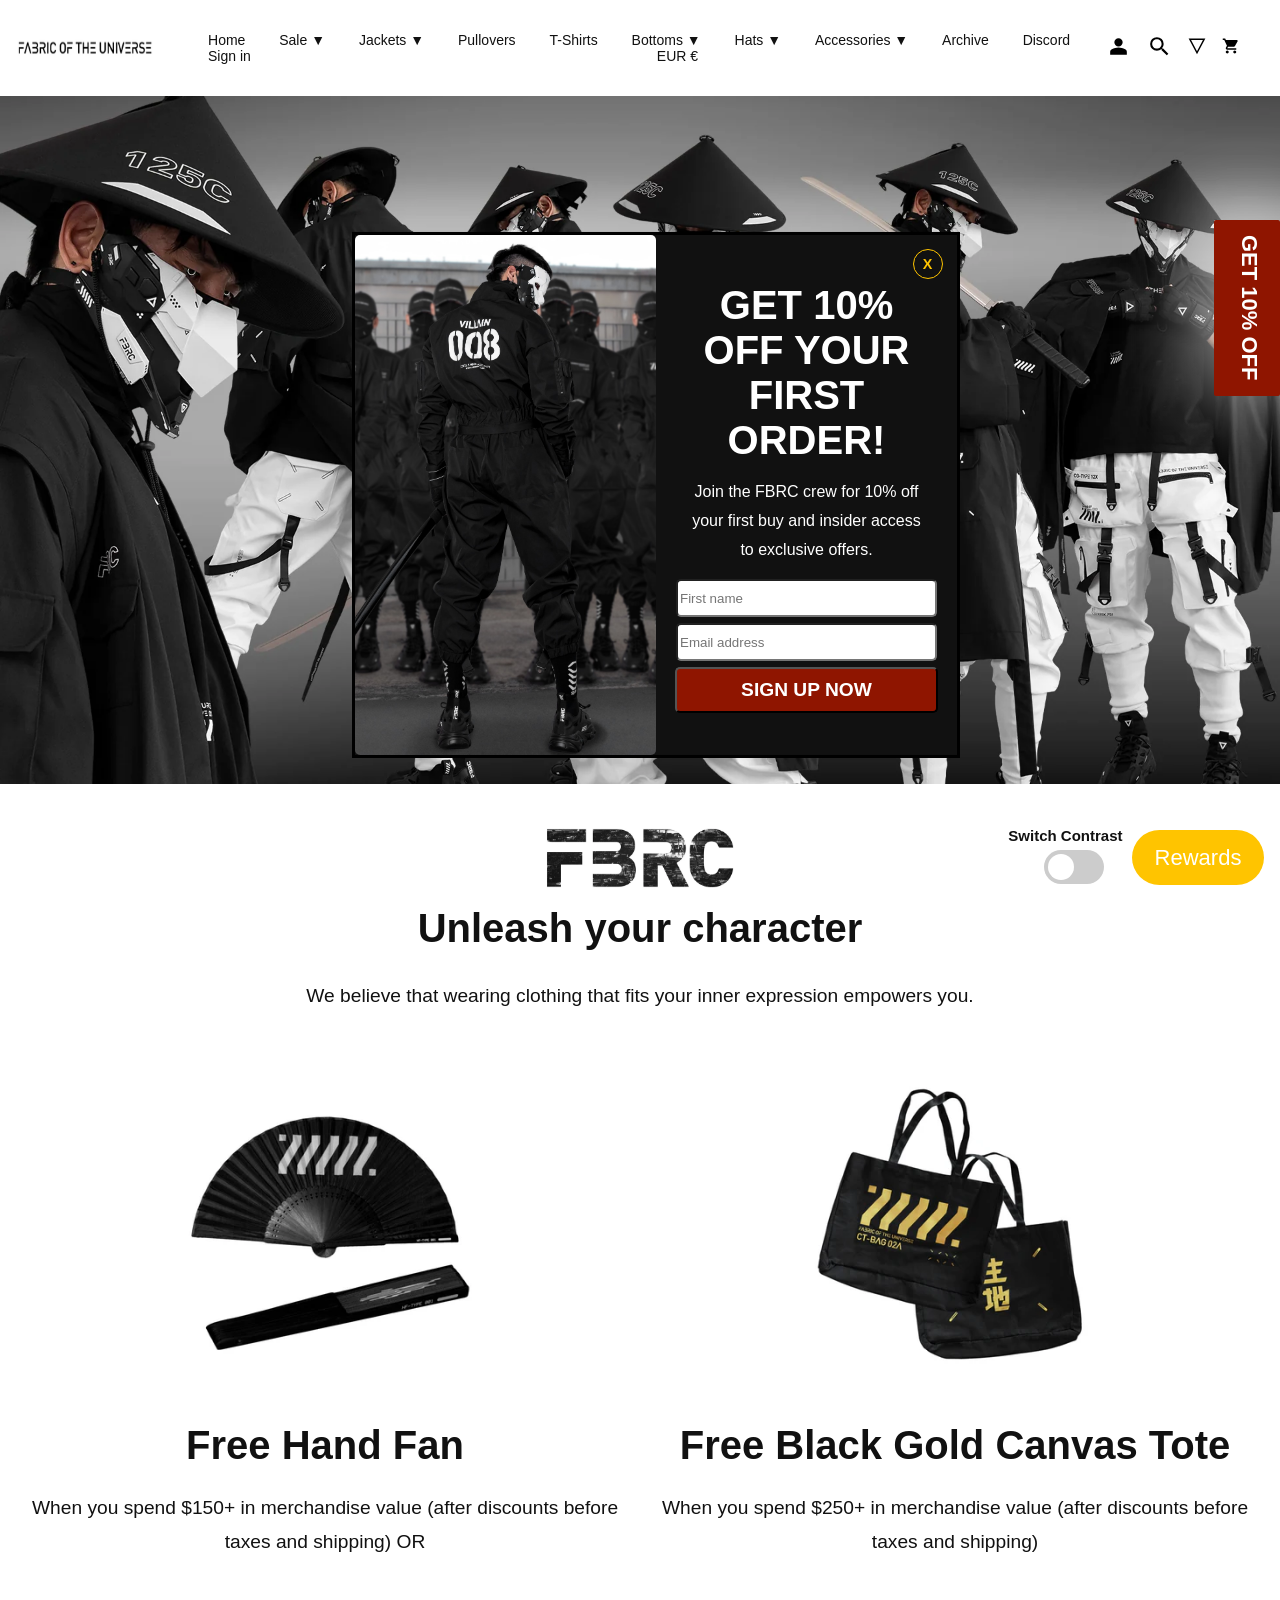
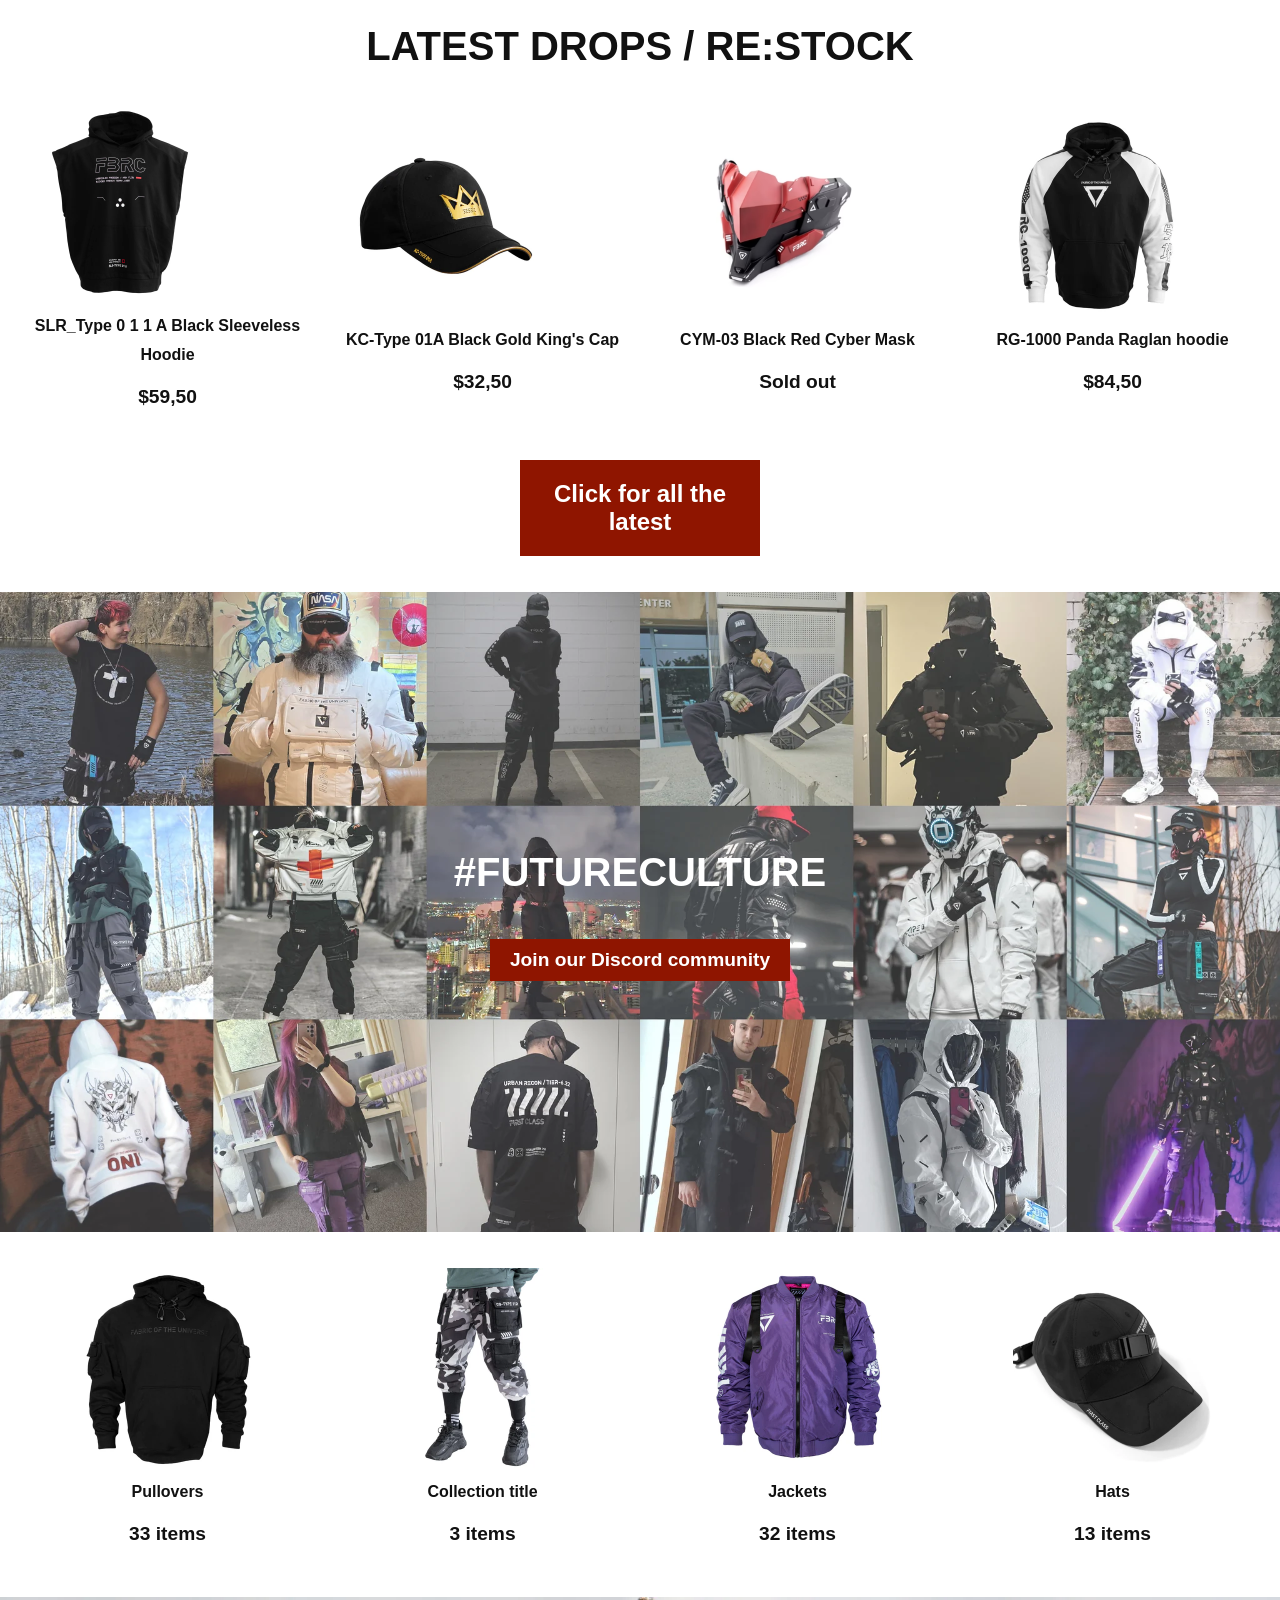
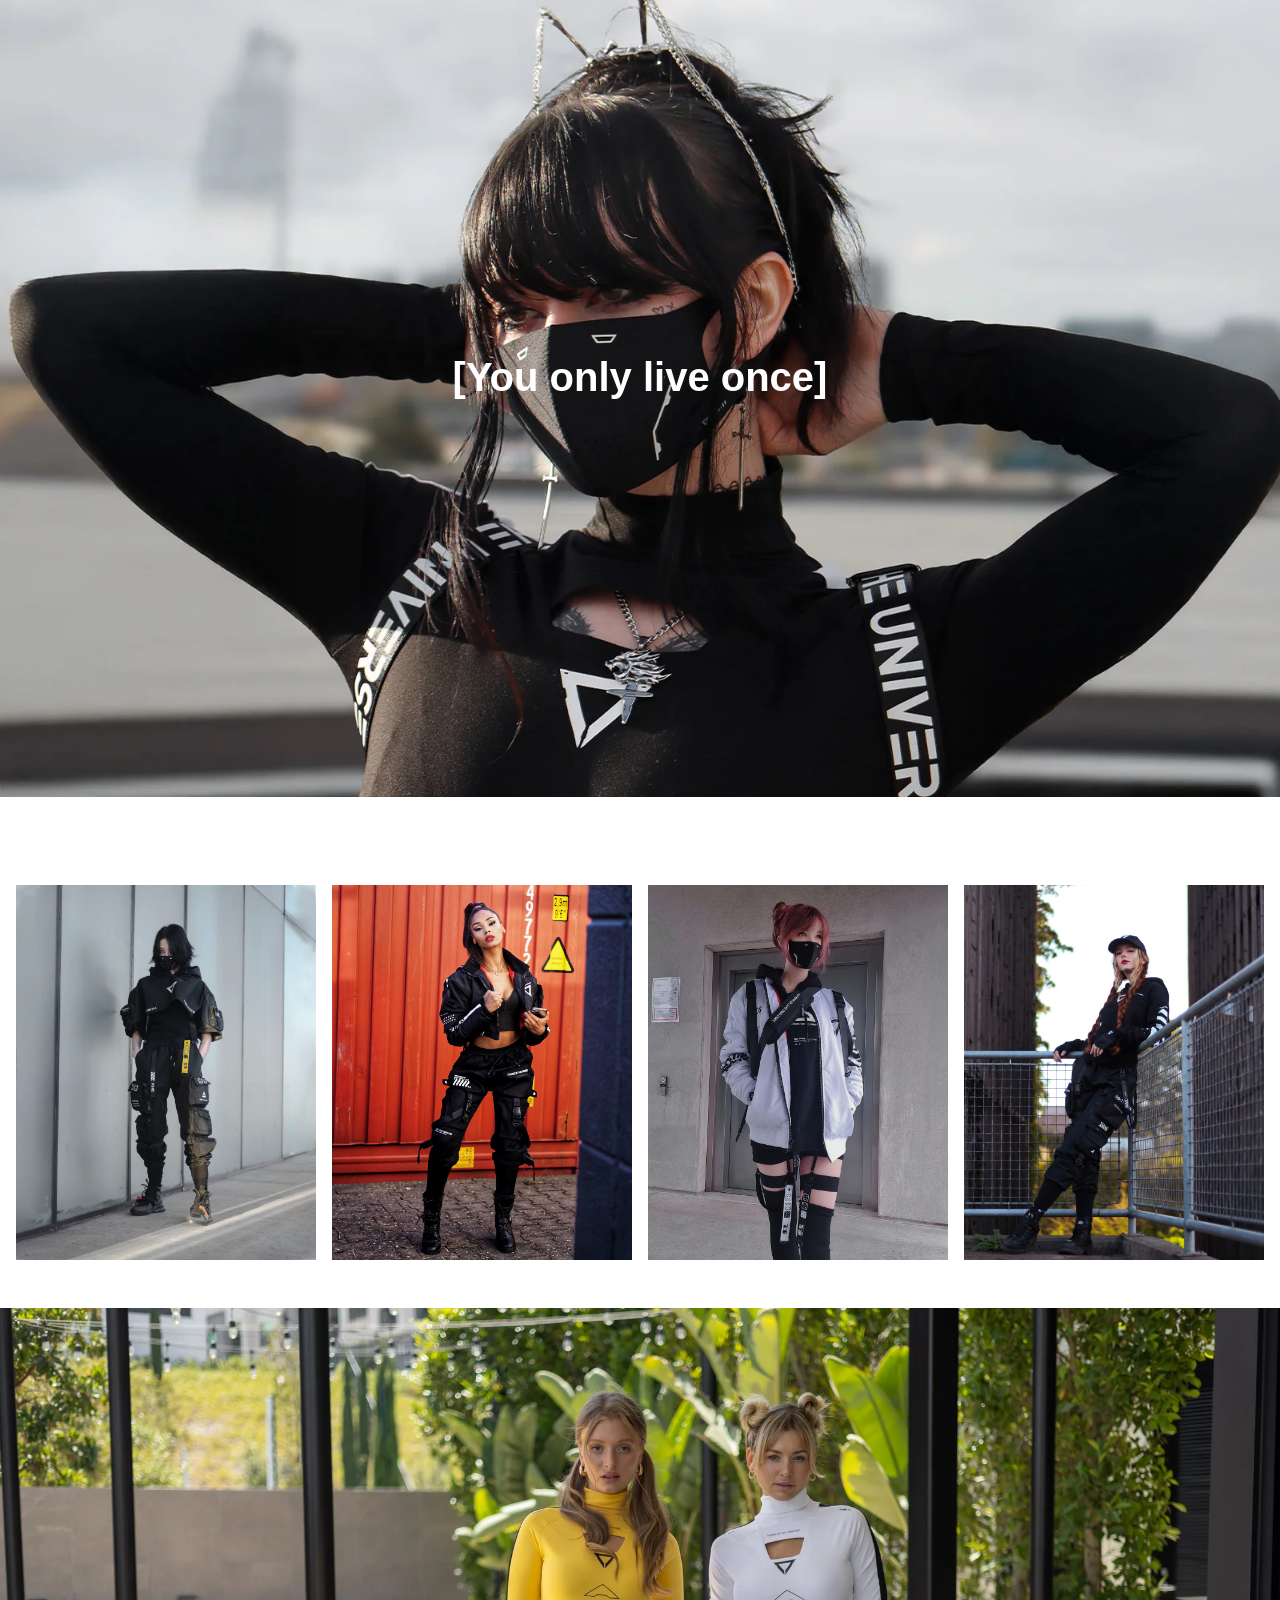
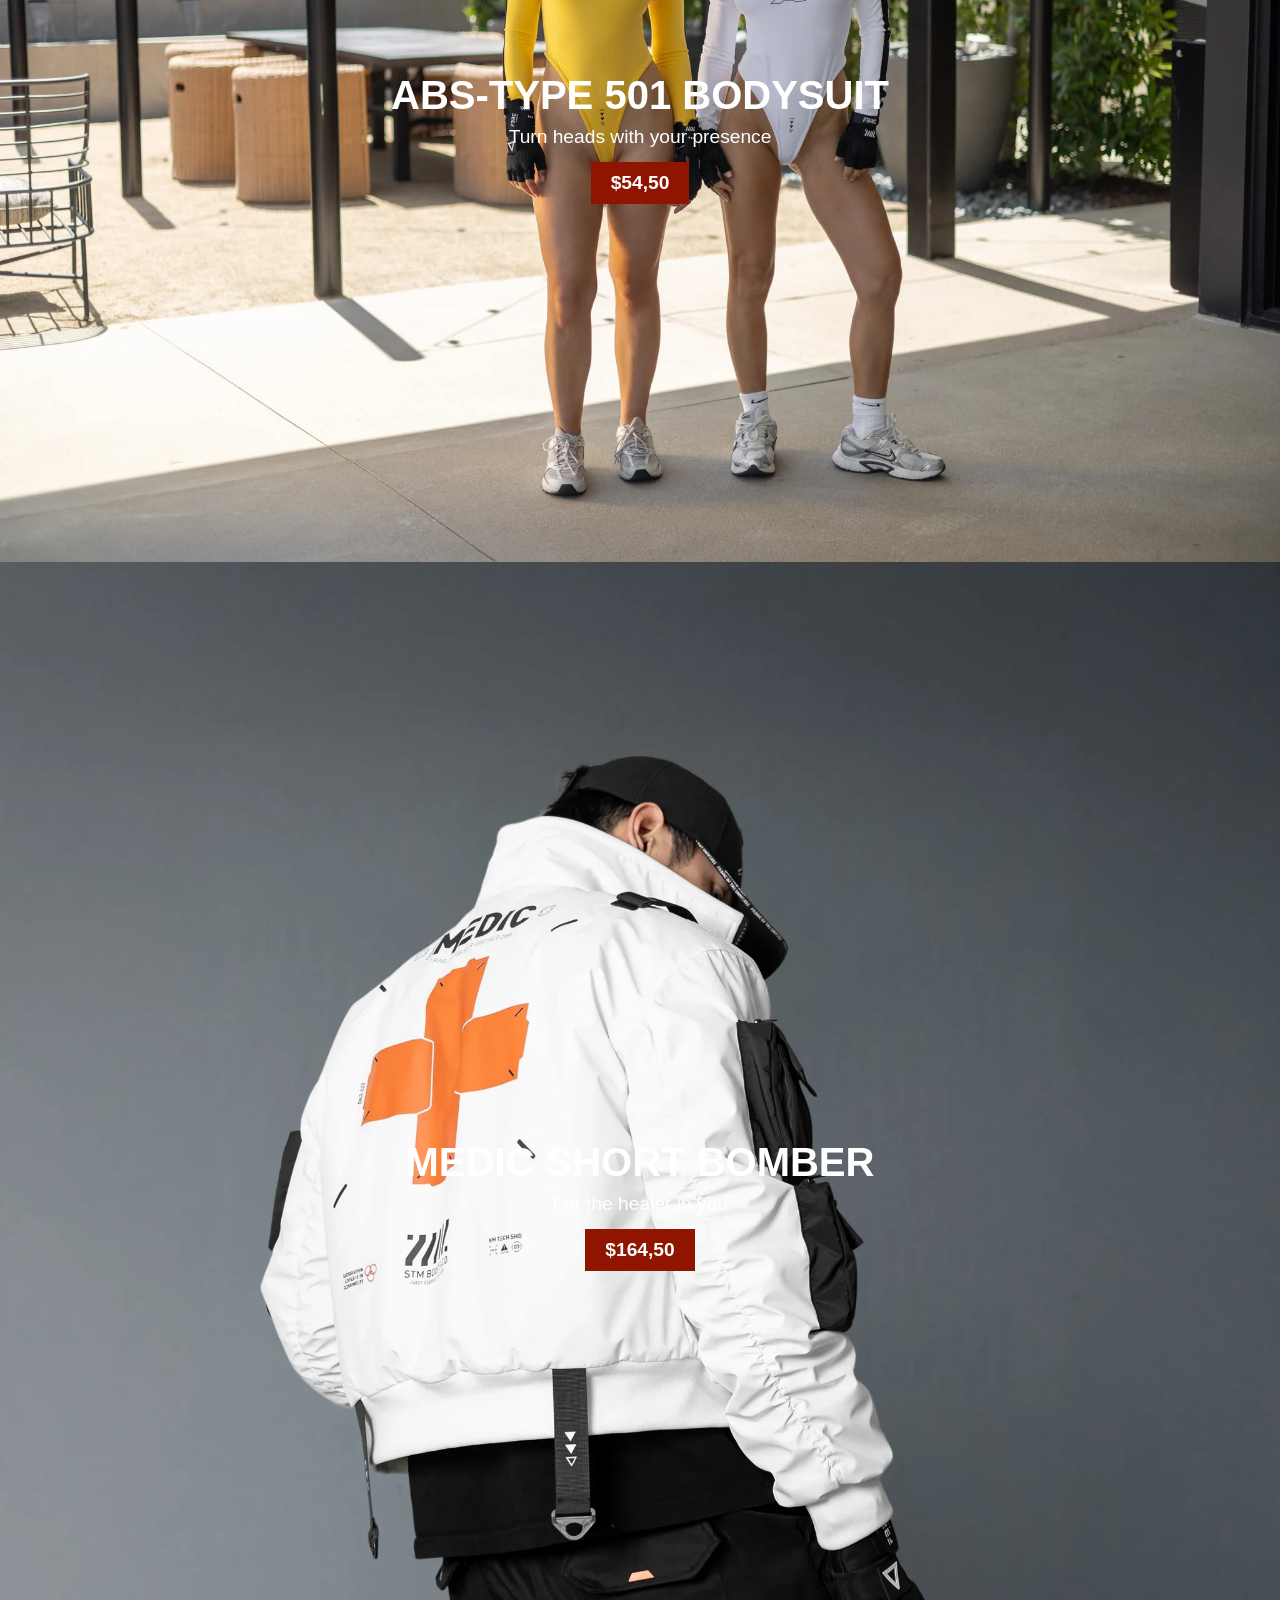
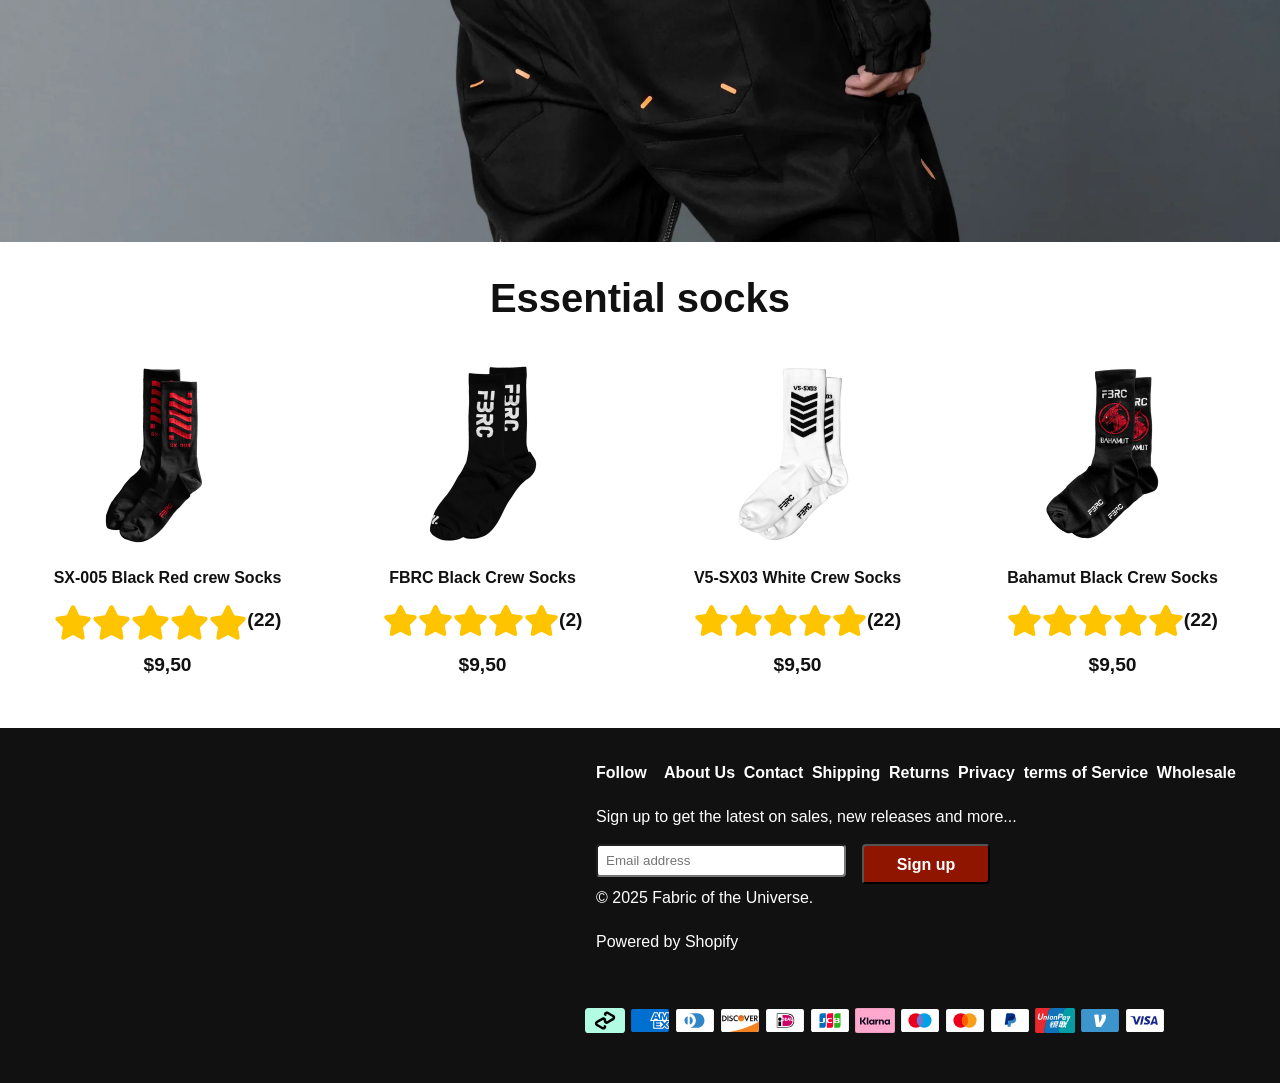
==== commit 54ba72f9: "Add files via upload" ====
--- a/index.html
+++ b/index.html
@@ -1,5 +1,5 @@
 <!DOCTYPE html>
-<html lang="nl">	
+<html lang="eng">	
 <head>
 	<meta charset="UTF-8">
 	<meta name="author" content="Kevin Yip">
@@ -258,11 +258,11 @@
 							<div class="productCard">
 								<h3>SX-005 Black Red crew Socks</h3>
 								<div class="reviews">
-									<img src="images/icons/star.svg">
-									<img src="images/icons/star.svg">
-									<img src="images/icons/star.svg">
-									<img src="images/icons/star.svg">
-									<img src="images/icons/star.svg">
+									<img src="images/icons/star.svg" alt=" ">
+									<img src="images/icons/star.svg" alt=" ">
+									<img src="images/icons/star.svg" alt=" ">
+									<img src="images/icons/star.svg" alt=" ">
+									<img src="images/icons/star.svg" alt=" ">
 									<p>(22)</p>
 								</div>
 								<p>$9,50</p>
@@ -275,11 +275,11 @@
 							<div class="productCard">
 								<h3>FBRC Black Crew Socks</h3>
 								<div class="reviews">
-									<img src="images/icons/star.svg">
-									<img src="images/icons/star.svg">
-									<img src="images/icons/star.svg">
-									<img src="images/icons/star.svg">
-									<img src="images/icons/star.svg">
+									<img src="images/icons/star.svg" alt="">
+									<img src="images/icons/star.svg" alt=" ">
+									<img src="images/icons/star.svg" alt=" ">
+									<img src="images/icons/star.svg" alt=" ">
+									<img src="images/icons/star.svg" alt=" ">
 									<p>(2)</p>
 								</div>								
 								<p>$9,50</p>
@@ -292,11 +292,11 @@
 							<div class="productCard">
 								<h3>V5-SX03 White Crew Socks</h3>
 								<div class="reviews">
-									<img src="images/icons/star.svg">
-									<img src="images/icons/star.svg">
-									<img src="images/icons/star.svg">
-									<img src="images/icons/star.svg">
-									<img src="images/icons/star.svg">
+									<img src="images/icons/star.svg" alt=" ">
+									<img src="images/icons/star.svg" alt=" ">
+									<img src="images/icons/star.svg" alt=" ">
+									<img src="images/icons/star.svg" alt=" ">
+									<img src="images/icons/star.svg" alt=" ">
 									<p>(22)</p>									
 								</div>									
 								<p>$9,50</p>
@@ -309,11 +309,11 @@
 							<div class="productCard">
 								<h3>Bahamut Black Crew Socks</h3>
 								<div class="reviews">
-									<img src="images/icons/star.svg">
-									<img src="images/icons/star.svg">
-									<img src="images/icons/star.svg">
-									<img src="images/icons/star.svg">
-									<img src="images/icons/star.svg">
+									<img src="images/icons/star.svg" alt=" ">
+									<img src="images/icons/star.svg" alt=" ">
+									<img src="images/icons/star.svg" alt=" ">
+									<img src="images/icons/star.svg" alt=" ">
+									<img src="images/icons/star.svg" alt=" ">
 									<p>(22)</p>									
 								</div>								
 								<p>$9,50</p>
@@ -327,47 +327,31 @@
 		<footer>
 			<ul>
 				<li>
-					<a href="#">
-						<p>Follow</p>
-					</a>
+					<a href="#">Follow</a>
 				</li>
 				<li>
 					
 				</li>
 				<li>
-					<a href="#">
-						<p>About Us</p>
-					</a>
-				</li>
-				<li>
-					<a href="#">
-						<p>Contact</p>
-					</a>				
-				</li>
-				<li>
-					<a href="#">
-						<p>Shipping</p>
-					</a>				
-				</li>
-				<li>
-					<a href="#">
-						<p>Returns</p>
-					</a>				
-				</li>
-				<li>
-					<a href="#">
-						<p>Privacy</p>
-					</a>				
-				</li>
-				<li>
-					<a href="#">
-						<p>Terms of Service</p>
-					</a>				
-				</li>
-				<li>
-					<a href="#">
-						<p>Wholesale</p>
-					</a>				
+					<a href="#">About Us</a>
+				</li>
+				<li>
+					<a href="#">Contact</a>				
+				</li>
+				<li>
+					<a href="#">Shipping</a>				
+				</li>
+				<li>
+					<a href="#">Returns</a>				
+				</li>
+				<li>
+					<a href="#">Privacy</a>				
+				</li>
+				<li>
+					<a href="#">terms of Service</a>				
+				</li>
+				<li>
+					<a href="#">Wholesale</a>				
 				</li>
 			</ul>
 			<form>
--- a/styles/style.css
+++ b/styles/style.css
@@ -1099,20 +1099,26 @@
   margin-top: 0;
 }
 
-ul#socials{
-  list-style: none;
+#socials{
   display: flex;
   justify-content: start;
   align-items: flex-start;
   flex-wrap: wrap;
+}
+
+#socials ul{
+  list-style: none;
+
   margin-top: 0;
-}
-
-ul#socials li{
+  padding-right: 2em;
+}
+
+#socials ul li{
   margin-top: 0;
-}
-
-ul#socials li img{
+  padding-left: 0;
+}
+
+#socials ul li img{
   height: 2em;
   width: 2em;
   padding: 5px; 
@@ -1120,7 +1126,12 @@
   border-radius: 50%; 
   box-sizing: border-box; 
   object-fit: cover;
-  margin-left: 0.75em;
+  margin-right: 0.75em;
+}
+
+#socials p{
+  margin-left: 2em;
+  margin-top: 0;
 }
 
 main > h2{
@@ -1179,6 +1190,7 @@
   display: flex;
   flex-direction: column;
   text-align: center;
+  margin-right: 1em;
 }
 
 #relatedProducts ul li > img{
@@ -1374,8 +1386,42 @@
     color: var(--background-color);
   }
 
-  .navicon{
+  .navIcons{
     filter: invert(100%);
+  }
+
+  ul#breadcrumbs a {
+    color: var(--background-color);
+  }
+
+  ul#breadcrumbs > li:nth-of-type(1) > a{
+    color: var(--second-button-color);
+  }
+
+  ul#breadcrumbs > li:nth-of-type(2) > a{
+    color: var(--second-button-color);
+  }
+
+  article#productDetails > p:first-of-type{
+    color: var(--second-button-color);
+  }
+
+  article#productDetails h3{
+    color: #cf2305;
+    opacity: 100;
+  }
+
+  #socials img{
+    filter: invert(100%);
+  }
+
+  #productForm a{
+    color: var(--second-button-color);
+  }
+
+  main > button:last-of-type{
+    color: var(--text-color);
+    background-color: var(--background-color);
   }
 
 }
@@ -1412,27 +1458,6 @@
     grid-template-columns: 1fr 1fr; 
   }
 }
-
-
-/* @media (min-width: 600px) {
-  footer {
-    display: flex;
-    flex-direction: row;
-    justify-content: start;
-    align-items: start;
-  }
-
-  footer ul:first-of-type{
-    display: flex;
-    flex-direction: row;
-    flex-wrap: wrap;
-    justify-content: start;
-  }
-
-  footer ul:first-of-type > li{
-    margin-right: 1em;
-  }
-} */
 
 @media only screen and (max-width: 480px){
   #imageContainer > img{
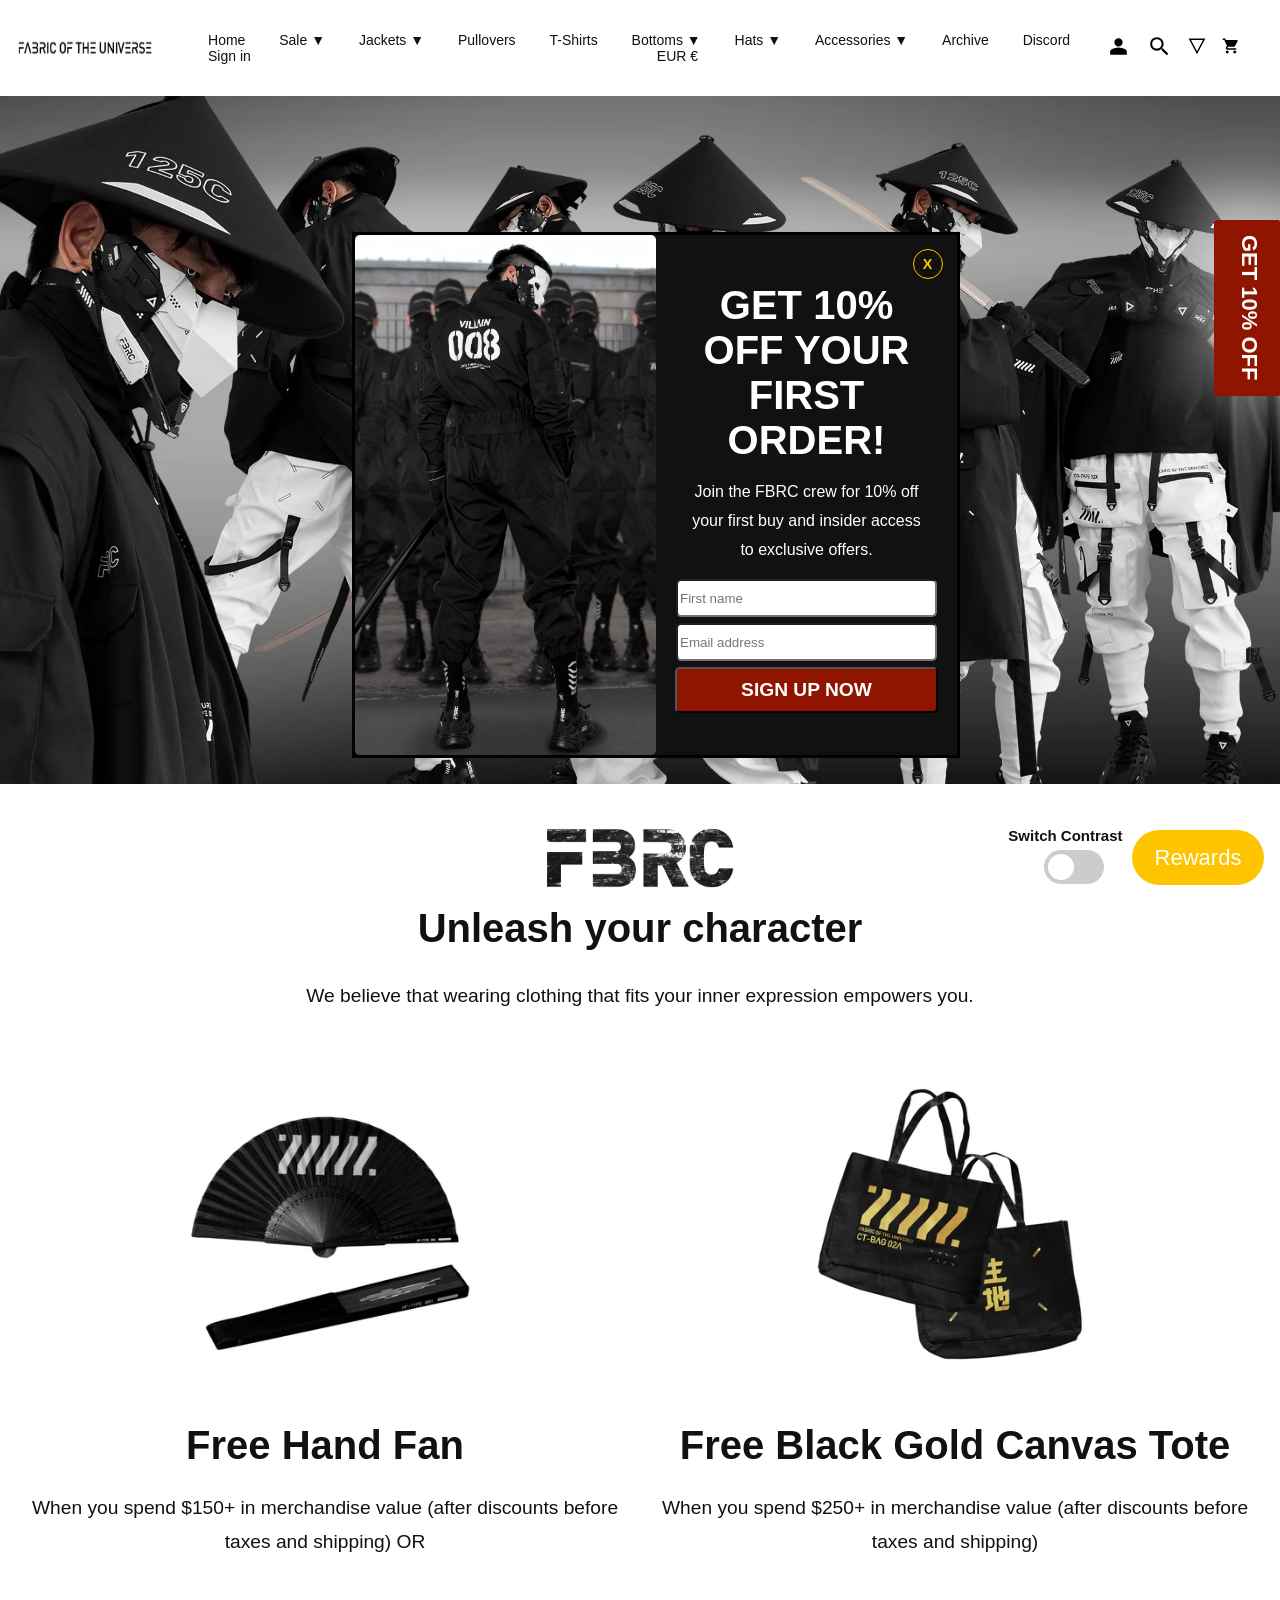
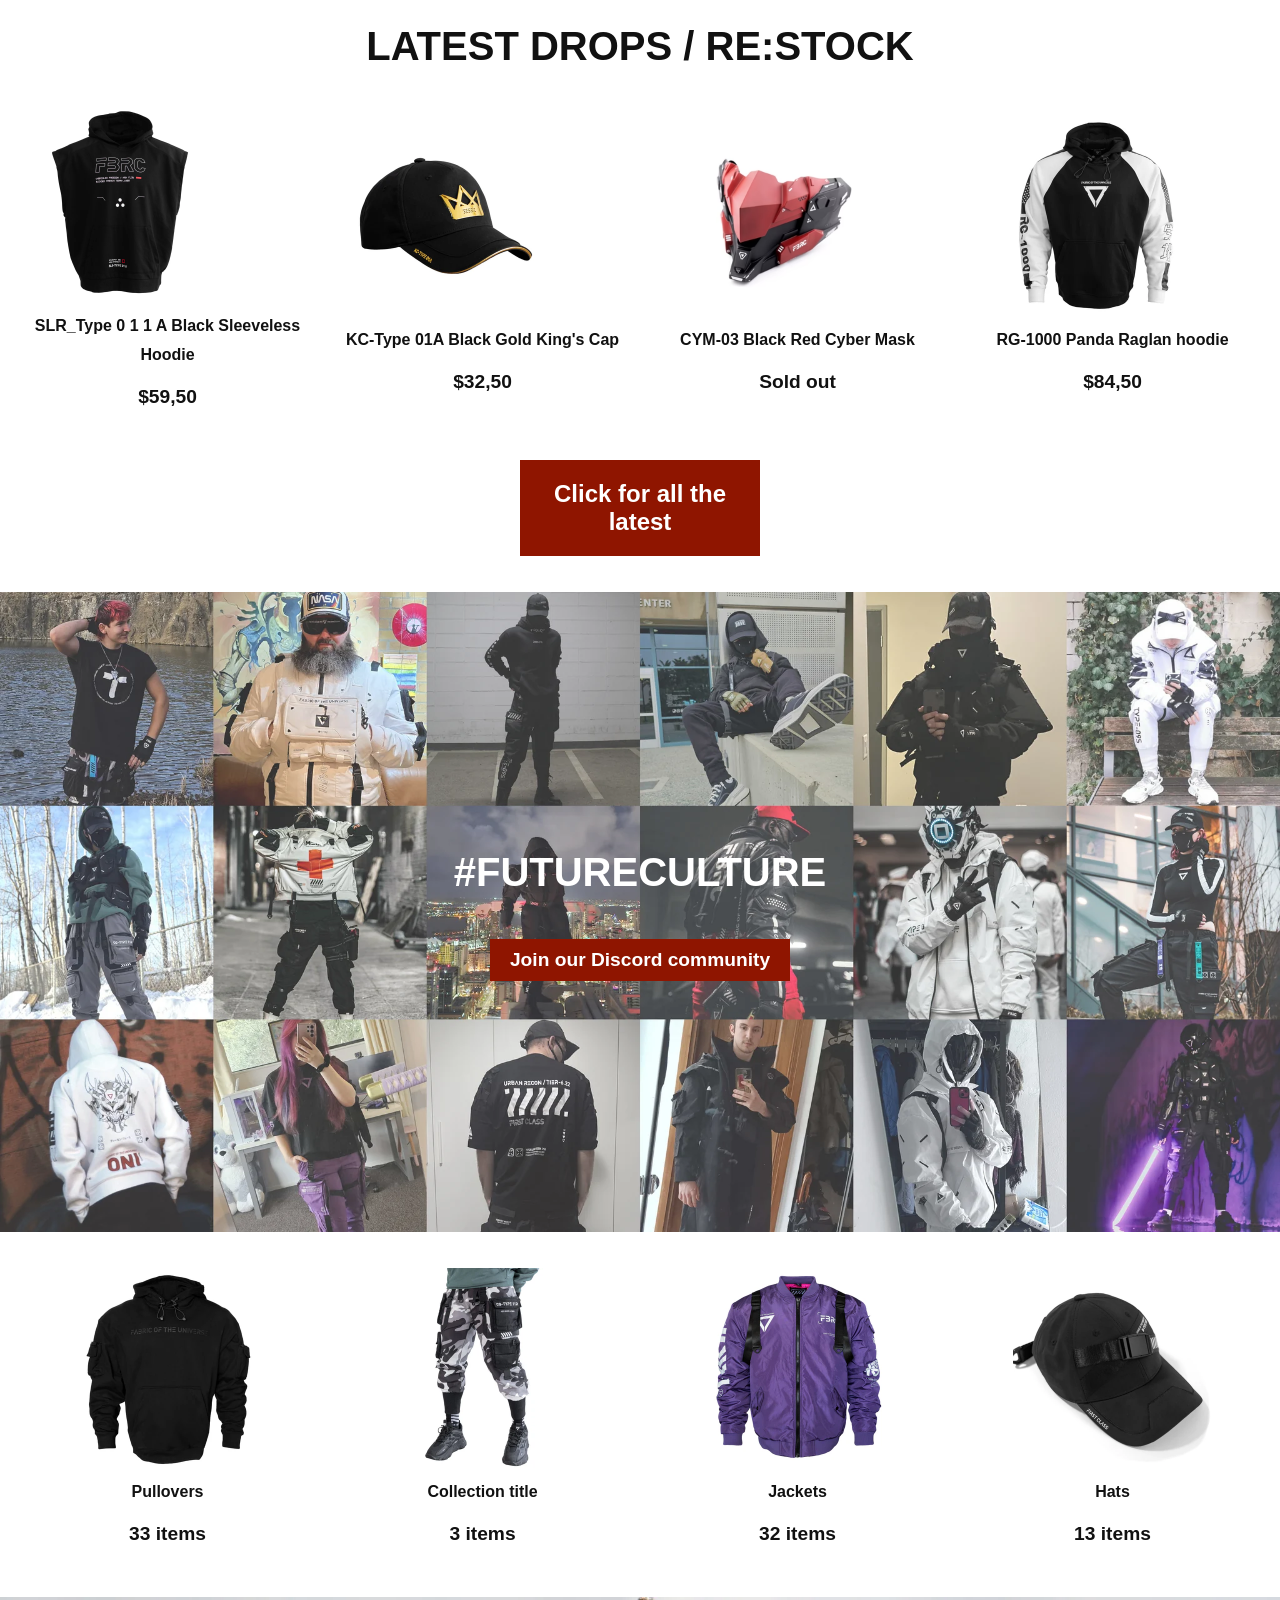
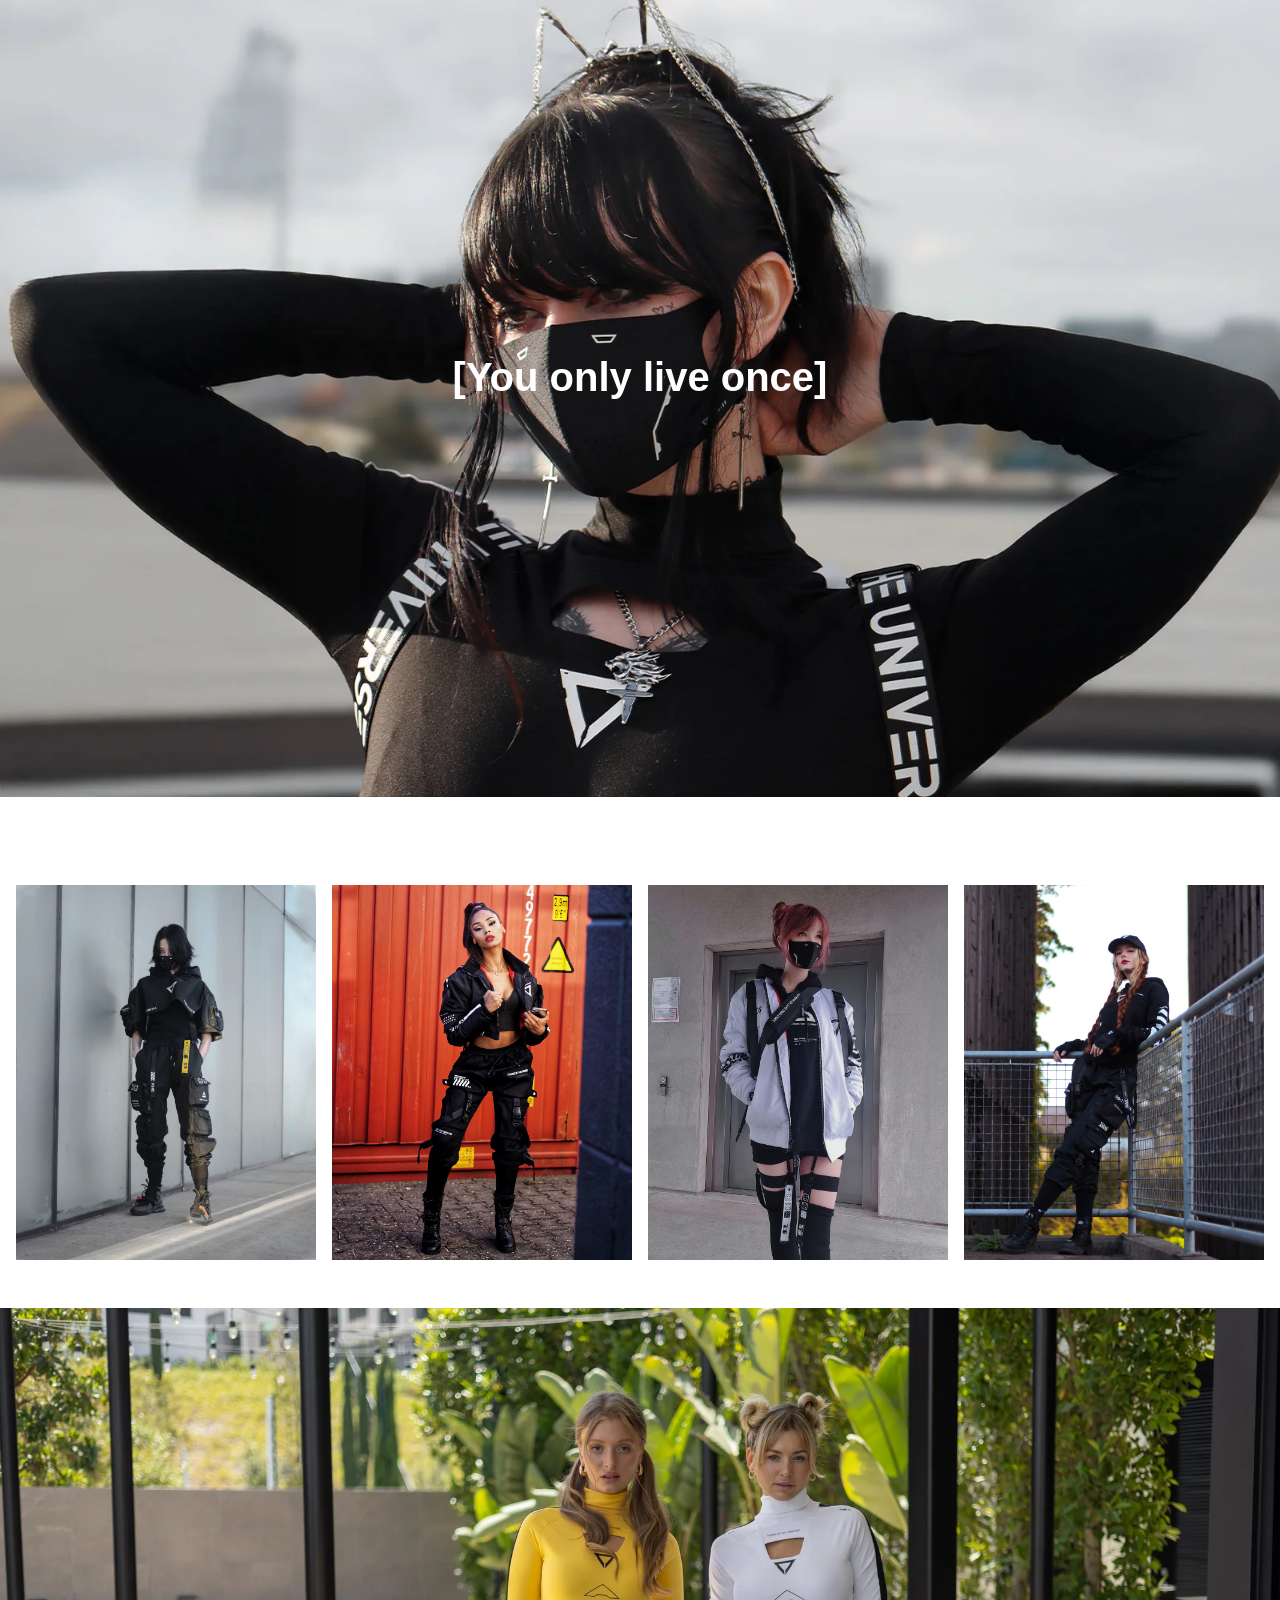
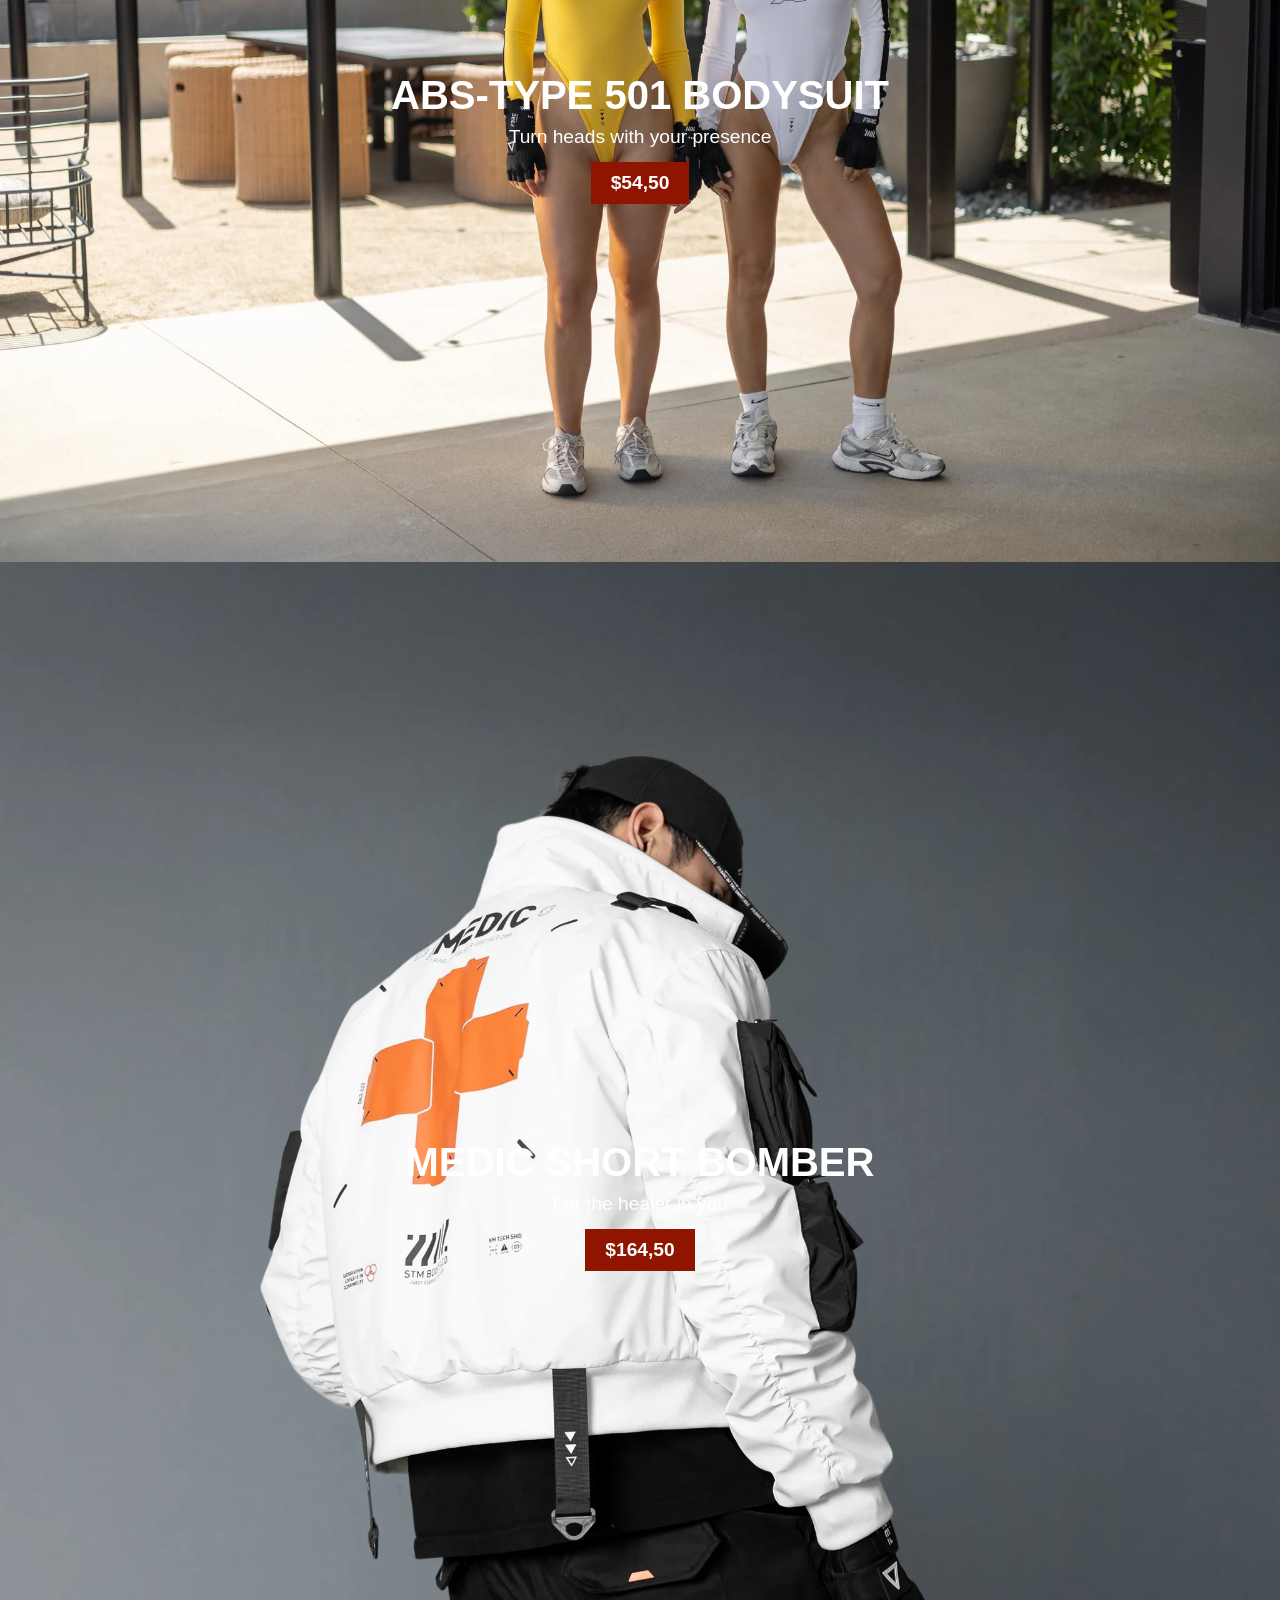
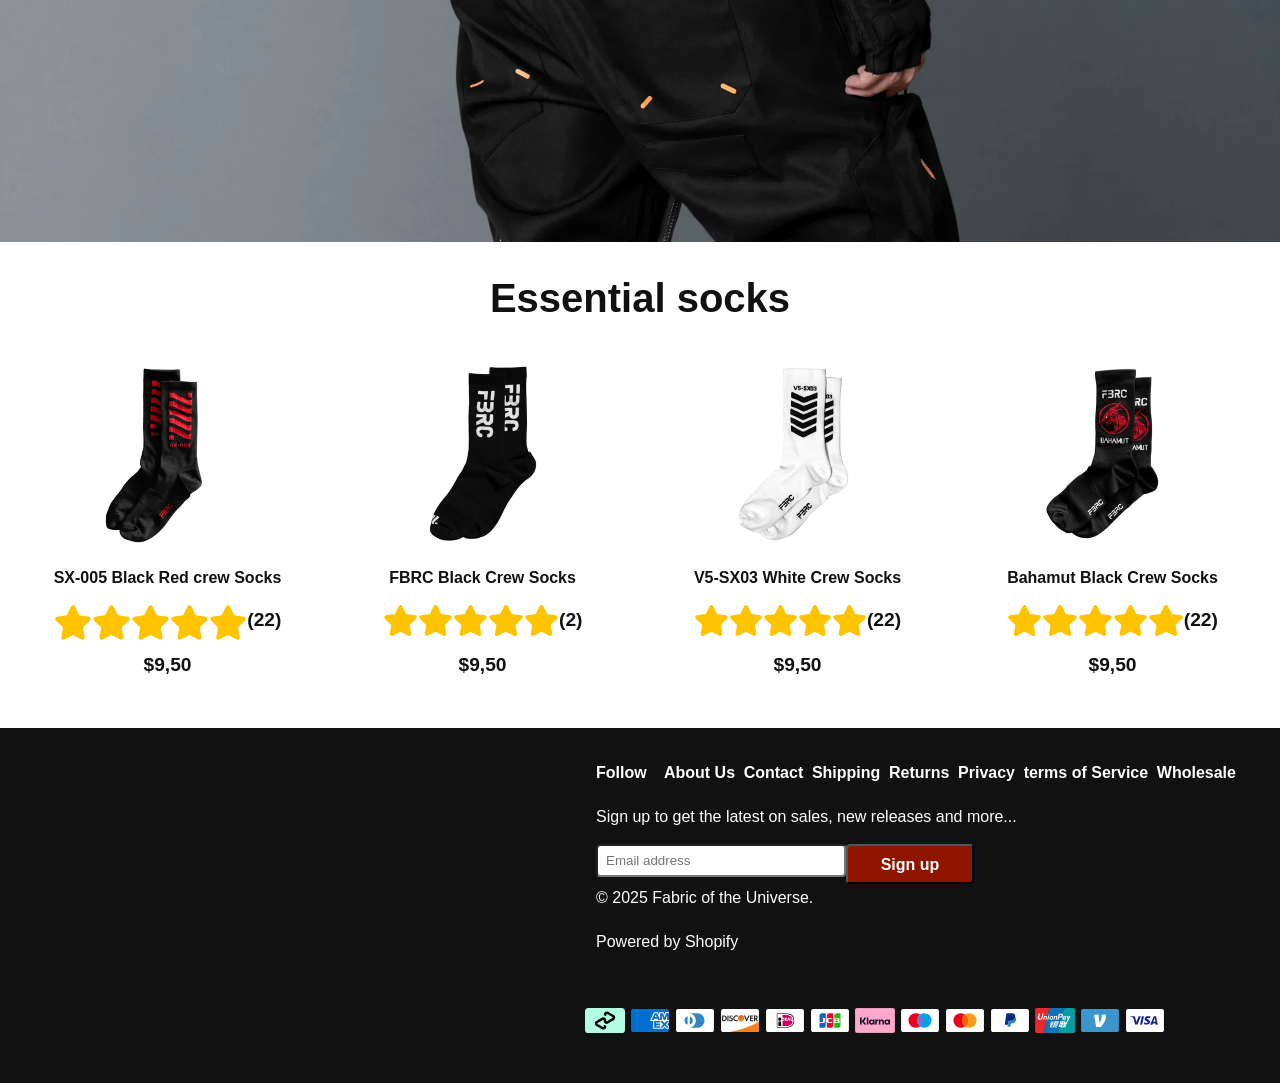
==== commit bd9e059d: "Add files via upload" ====
--- a/index.html
+++ b/index.html
@@ -1,5 +1,5 @@
 <!DOCTYPE html>
-<html lang="eng">	
+<html lang="en">	
 <head>
 	<meta charset="UTF-8">
 	<meta name="author" content="Kevin Yip">
--- a/styles/style.css
+++ b/styles/style.css
@@ -22,11 +22,12 @@
 @import url('https://fonts.cdnfonts.com/css/slate');
 
 
-/*********************/
-/*********************/
+/***********************************/
+/***********************************/
 /* Pop-up venster */
-/*********************/
-/*********************/
+/* https://chatgpt.com/ */
+/***********************************/
+/***********************************/
 dialog {
   display: grid;
   position: fixed; /* ✅ Use fixed to center on screen */
@@ -138,11 +139,11 @@
 
 
 
-/*********************/
-/*********************/
+/**************************************/
+/**************************************/
 /* General styling */
-/*********************/
-/*********************/
+/**************************************/
+/**************************************/
 body {
   font-family: var(--font);
   margin: 0;
@@ -167,7 +168,6 @@
 }
 
 .contrast {
-  background-color: black;
   color: yellow;
 }
 
@@ -222,11 +222,12 @@
 
 
 
-/*********************/
-/*********************/
+/***************************************/
+/***************************************/
 /* Header */
-/*********************/
-/*********************/
+/* https://codepen.io/shooft/pen/myepoVo  Navigatie opdracht*/
+/***************************************/
+/***************************************/
 header {
   display: flex;
   justify-content: space-between;
@@ -341,8 +342,9 @@
     display: block;
 }
 
+/* https://chatgpt.com/ */
 .navIcon{
-  transform-origin: 50% 50%; /* Center of the icon */
+  transform-origin: 50% 50%; 
   animation: wobble 1s ease-in-out infinite;
 }
 
@@ -367,7 +369,8 @@
   }
 }
 
-/* Hide submenu by default */
+
+/* https://chatgpt.com/ */
 .sub-menu {
   display: none;
   position: absolute;
@@ -385,13 +388,11 @@
   display: block;
 }
 
-/* Show submenu on hover */
 .dropdown:hover .sub-menu {
   display: block;
 
 }
 
-/* Style submenu items */
 .sub-menu li {
  margin: 0;
 }
@@ -405,6 +406,12 @@
 .sub-menu li a:hover {
   background-color: #eee;
 }
+
+
+
+
+
+
 
 
 /************************************/
@@ -422,7 +429,7 @@
   display: block;
   position: center;
   width: auto;
-  max-width: 800px; /* Optional: prevent it from getting too large */
+  max-width: 800px; 
   padding: 0.5rem;
   margin-bottom: 1em;
   margin-top: 1em;
@@ -544,6 +551,7 @@
 /************************************/
 /************************************/
 /* Banners */
+/* https://chatgpt.com/ */
 /************************************/
 /************************************/
 section.banner {
@@ -646,14 +654,17 @@
 }
 
 
-/***********/
+/**********************************/
+/**********************************/
 /* Promotions tab */
-/***********/  
+/* https://chatgpt.com/ */
+/**********************************/
+/**********************************/  
 #promotions {
-display: grid; 
-grid-template-columns: 1fr;
-gap: 20px; 
-padding: 20px;
+  display: grid; 
+  grid-template-columns: 1fr;
+  gap: 20px; 
+  padding: 20px;
 }
 
 #promotions .productCard {
@@ -680,9 +691,12 @@
 }
 
 
-/***********/
+/**********************************/
+/**********************************/
 /* Products tab */
-/***********/  
+/* https://chatgpt.com/ */
+/**********************************/
+/**********************************/
 .products {
   padding: 20px;
 }
@@ -1169,7 +1183,7 @@
   flex-direction: column;
   margin-left: 2.5em;
   margin-right: 2.5em;
-  margin-bottom: 10em;
+  margin-bottom: 4em;
 }
 
 #relatedProducts ul{
@@ -1273,6 +1287,7 @@
 
 footer ul li{
   list-style: none;
+  margin-bottom: 1em;
 }
 
 footer ul li a:focus{
@@ -1539,11 +1554,10 @@
   footer {
     display: flex;
     flex-direction: column;
-    align-items: flex-end; /* aligns the whole column to the right */
+    align-items: flex-end; 
     padding: 20px;
   }
 
-  /* Make sure the lists don't spread out horizontally */
   footer ul {
     flex-direction: row;
     justify-content: space-between;
@@ -1581,7 +1595,6 @@
   footer form input[type="submit"] {
     margin-top: 10px;
     width: 8em;
-    margin-left: 1em;
     cursor: pointer;
   }
 
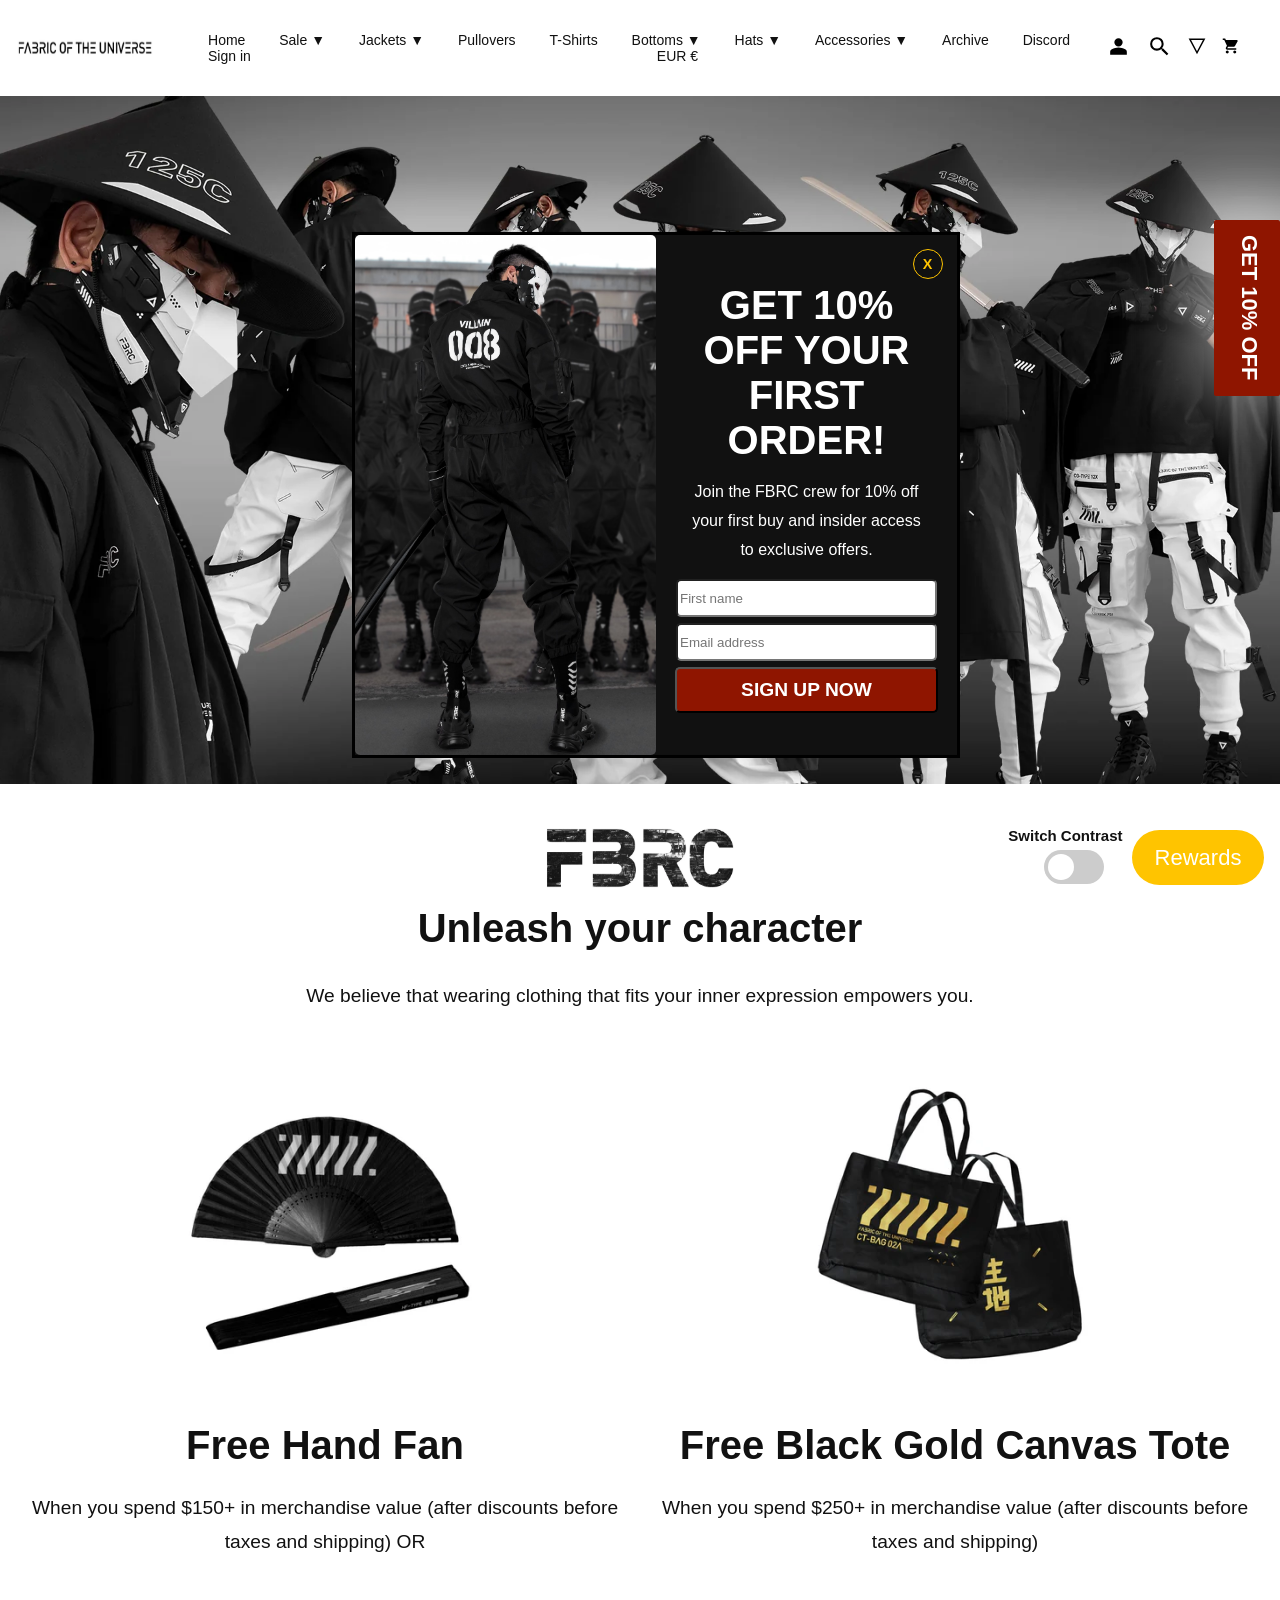
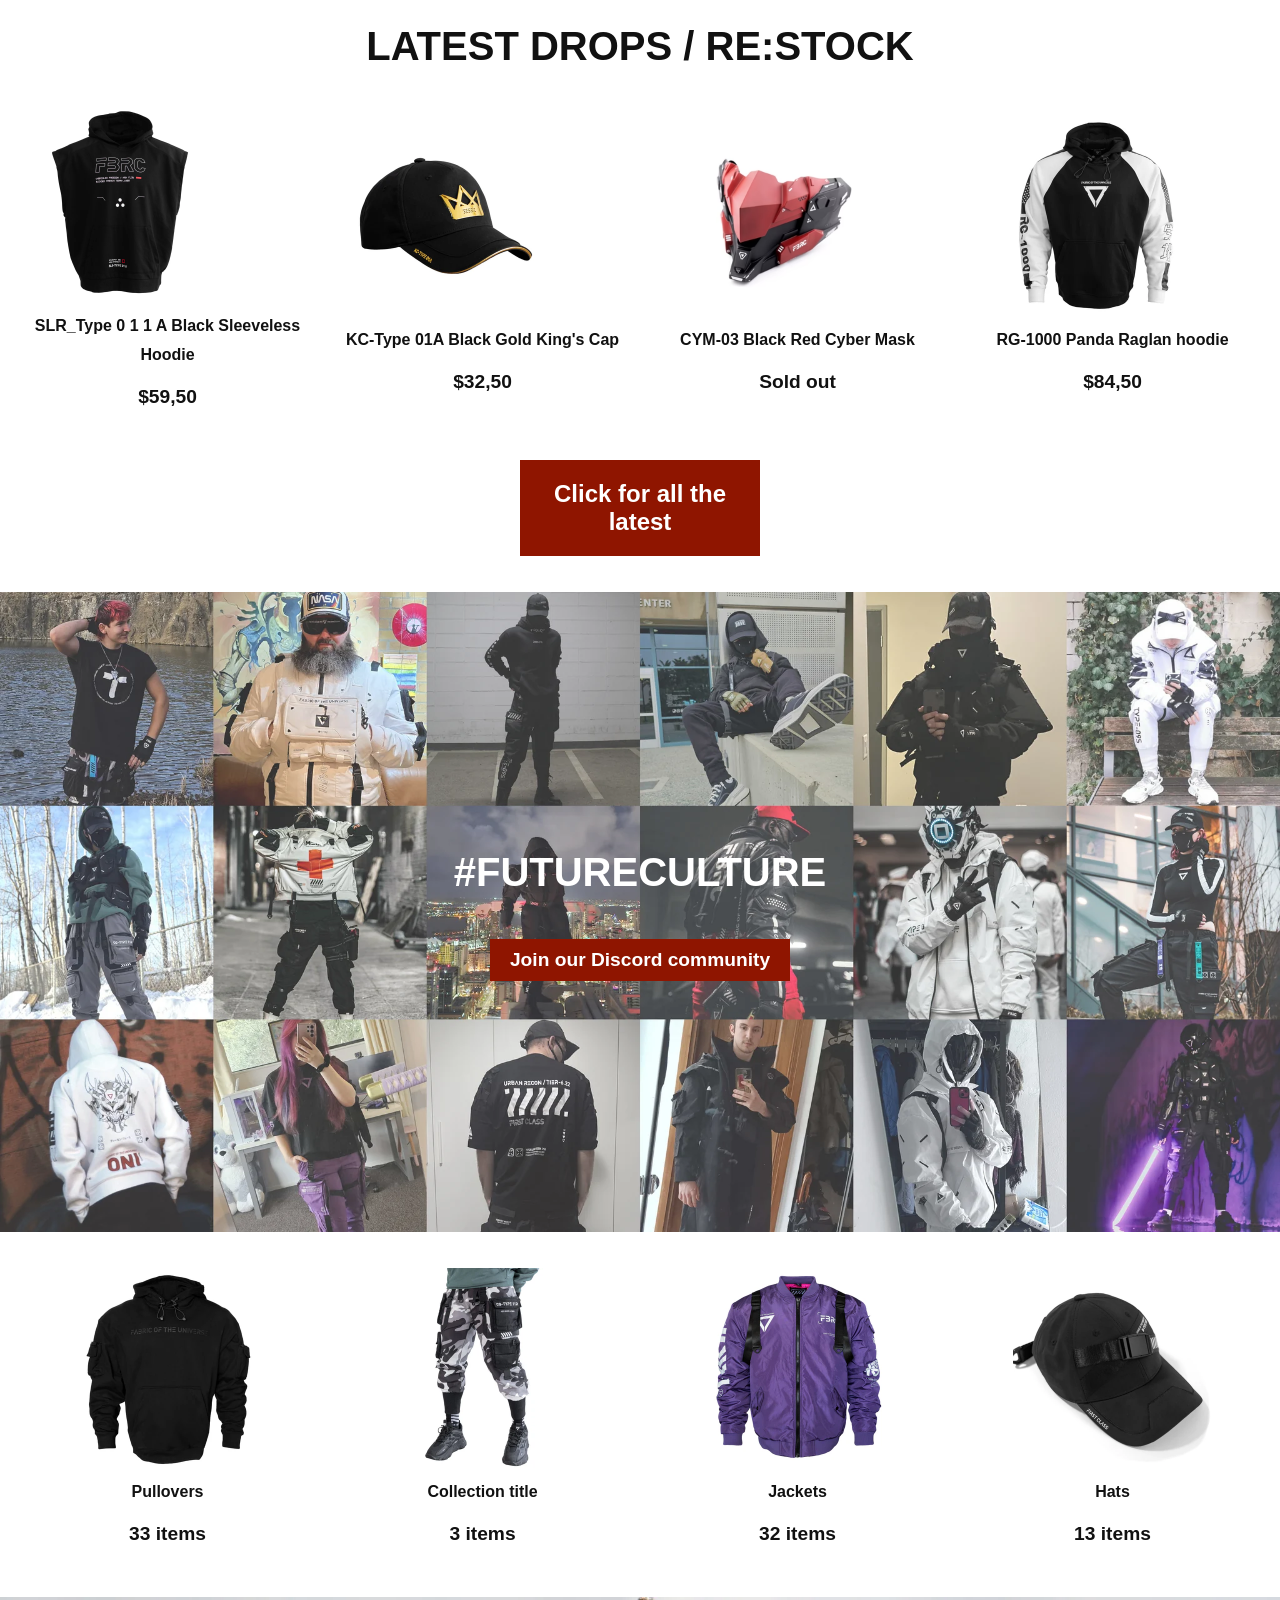
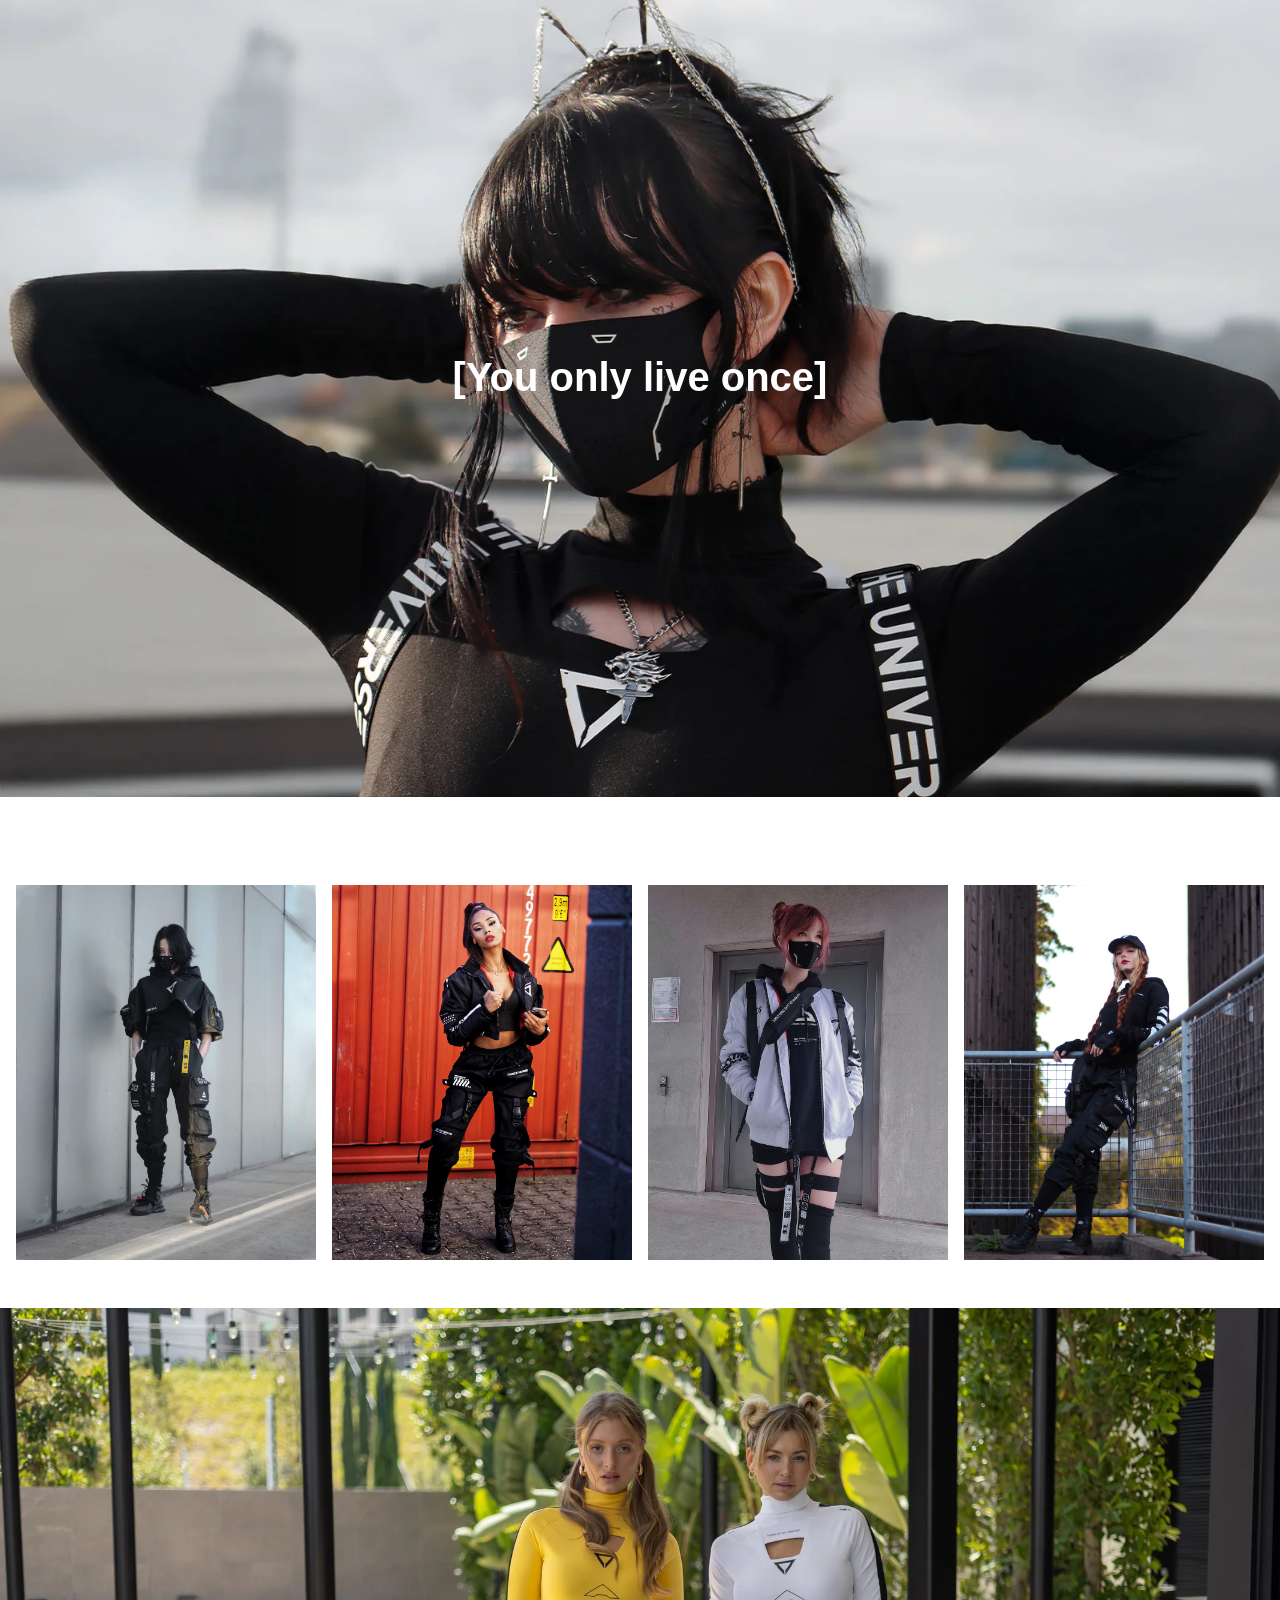
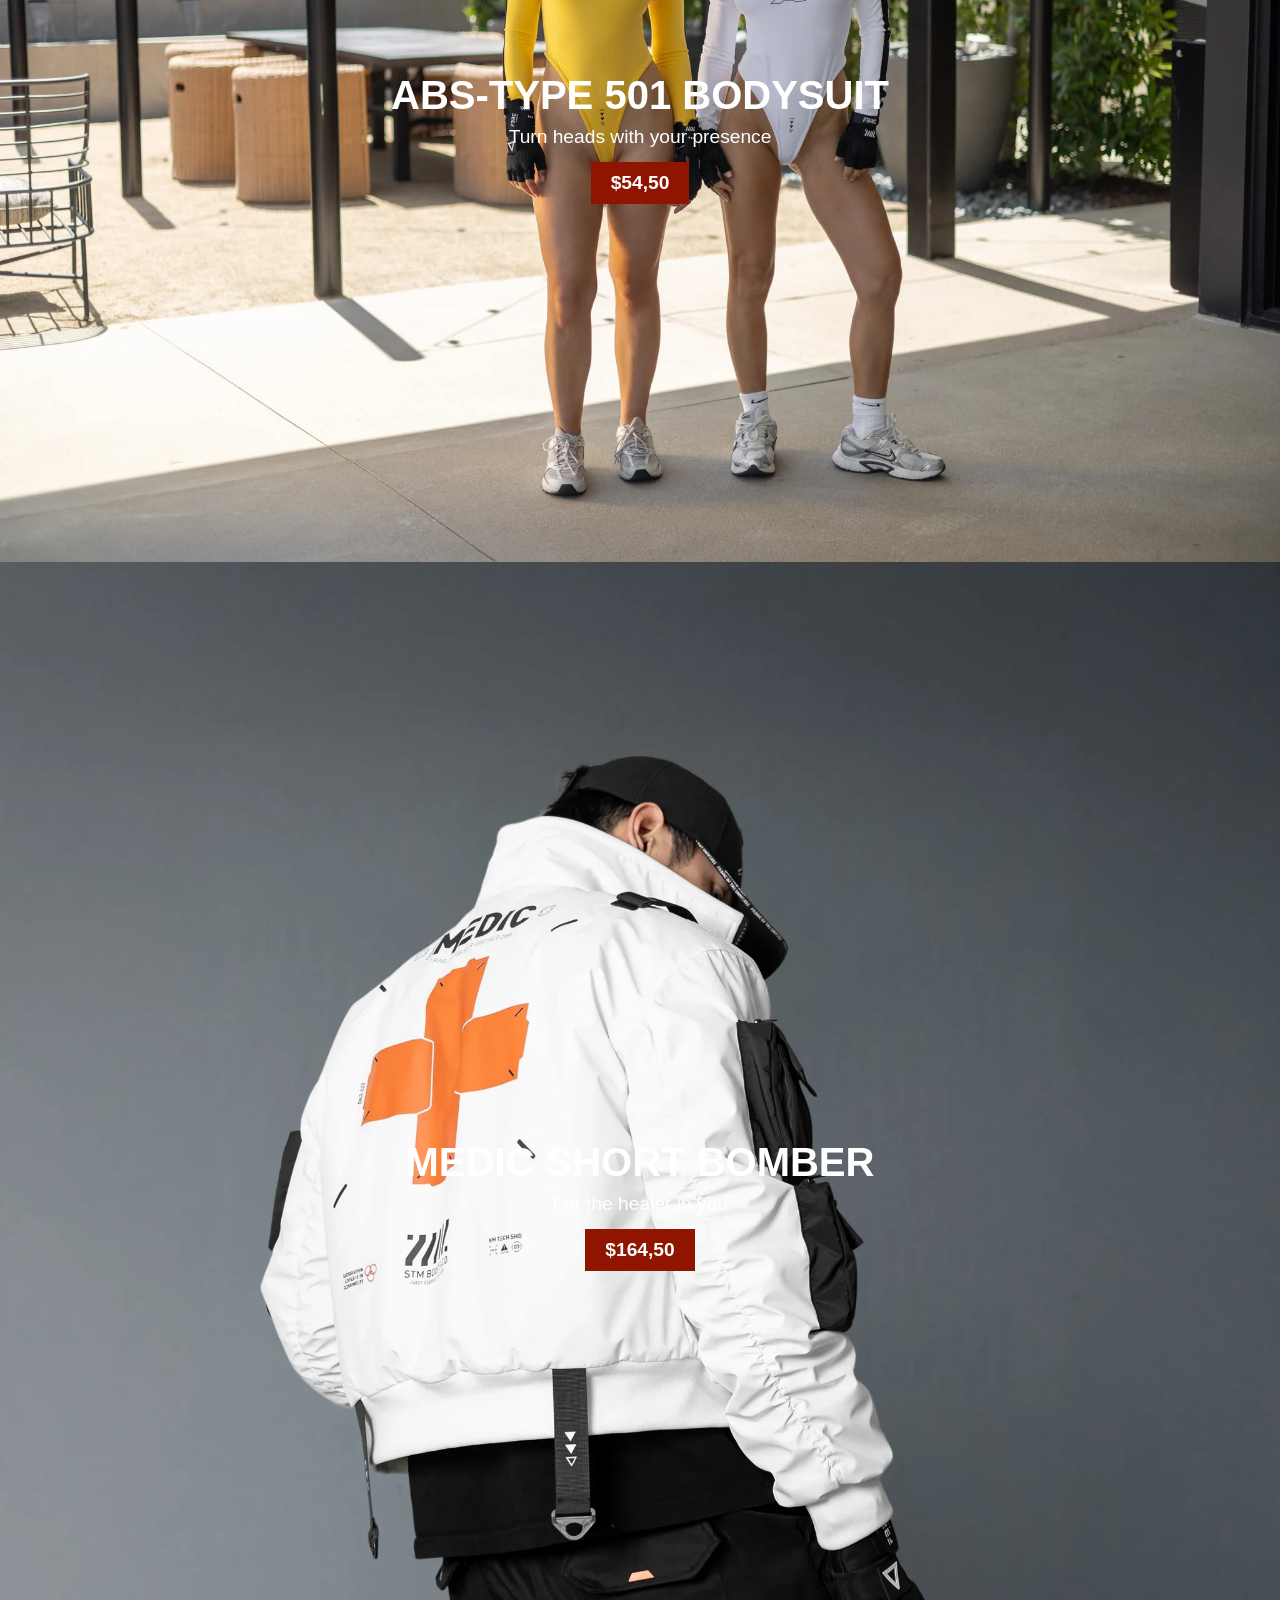
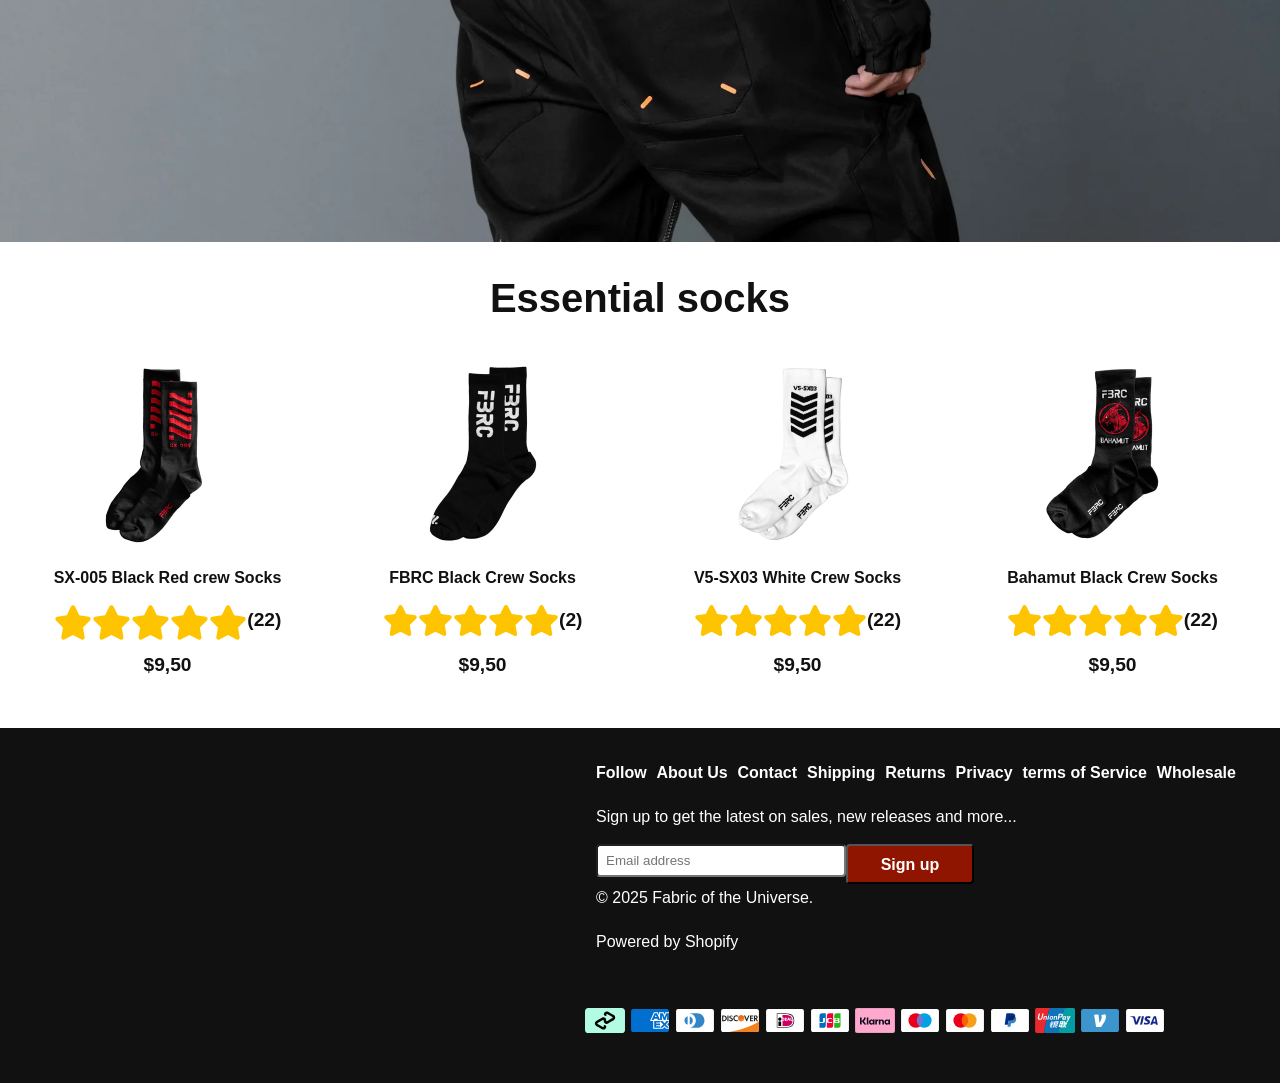
==== commit 124b91aa: "Add files via upload" ====
--- a/index.html
+++ b/index.html
@@ -330,9 +330,6 @@
 					<a href="#">Follow</a>
 				</li>
 				<li>
-					
-				</li>
-				<li>
 					<a href="#">About Us</a>
 				</li>
 				<li>
--- a/styles/style.css
+++ b/styles/style.css
@@ -6,9 +6,13 @@
 }
 
 
-/*********************/
+
+
+/**********************************/
+/**********************************/
 /* CUSTOM PROPERTIES */
-/*********************/
+/**********************************/
+/**********************************/
 :root {
 	/* startje */
 	--text-color:#111;
@@ -22,12 +26,15 @@
 @import url('https://fonts.cdnfonts.com/css/slate');
 
 
-/***********************************/
-/***********************************/
+
+
+
+/**********************************/
+/**********************************/
 /* Pop-up venster */
 /* https://chatgpt.com/ */
-/***********************************/
-/***********************************/
+/**********************************/
+/**********************************/
 dialog {
   display: grid;
   position: fixed; /* ✅ Use fixed to center on screen */
@@ -52,6 +59,7 @@
 dialog.show {
   opacity: 1;
   pointer-events: auto;
+  max-width: 444px;
 }
 
 dialog::backdrop {
@@ -108,7 +116,7 @@
 
 dialog img{
   width: 100%;
-  max-width: 25em;
+  max-width: 444px;
   height: 100%;
   border-radius: 5px;
   max-height: auto;
@@ -139,11 +147,12 @@
 
 
 
-/**************************************/
-/**************************************/
+
+/**********************************/
+/**********************************/
 /* General styling */
-/**************************************/
-/**************************************/
+/**********************************/
+/**********************************/
 body {
   font-family: var(--font);
   margin: 0;
@@ -171,6 +180,10 @@
   color: yellow;
 }
 
+.contrast2{
+  color: #00ffea;
+}
+
 h1{
   clip: rect(0 0 0 0);
   clip-path: inset(50%);
@@ -217,6 +230,9 @@
 input:focus-visible{
   border: 4px solid rgb(4, 219, 4);
 }
+
+
+
 
 
 
@@ -369,19 +385,18 @@
   }
 }
 
-
 /* https://chatgpt.com/ */
 .sub-menu {
   display: none;
   position: absolute;
-  top: 100%; 
-  left: 20;
+  top: 30; 
+  left: 10;
   background: white;
   border: 1px solid #ccc;
-  min-width: 100px;
   height: auto;
+  width: auto;
   transition: 250ms ease-in-out;
-   z-index: 1001;
+  z-index: 1001;
 }
 
 .sub-menu:hover{
@@ -394,7 +409,12 @@
 }
 
 .sub-menu li {
- margin: 0;
+ margin-left: 0;
+ border-bottom: 1px solid #eee;
+}
+
+.sub-menu li:hover{
+    background-color: #eee;
 }
 
 .sub-menu li a {
@@ -405,7 +425,10 @@
 
 .sub-menu li a:hover {
   background-color: #eee;
-}
+  color: var(--button-color);
+}
+
+
 
 
 
@@ -548,6 +571,16 @@
 
 
 
+
+
+
+
+
+
+
+
+
+
 /************************************/
 /************************************/
 /* Banners */
@@ -593,6 +626,13 @@
 }
 
 
+
+
+
+
+
+
+
 /************************************/
 /************************************/
 /* Algemene sectie styling */
@@ -654,6 +694,15 @@
 }
 
 
+
+
+
+
+
+
+
+
+
 /**********************************/
 /**********************************/
 /* Promotions tab */
@@ -691,6 +740,15 @@
 }
 
 
+
+
+
+
+
+
+
+
+
 /**********************************/
 /**********************************/
 /* Products tab */
@@ -764,9 +822,18 @@
 }
 
 
-/***********/
+
+
+
+
+
+
+
+/**********************************/
+/**********************************/
 /* click for latest tabs */
-/***********/
+/**********************************/
+/**********************************/
 section:nth-of-type(5){
   display: flex;
   justify-content: center;
@@ -788,11 +855,18 @@
 }
 
 
-/***********/
-/***********/
+
+
+
+
+
+
+
+/**********************************/
+/**********************************/
 /* Klikbare banners */
-/***********/
-/***********/
+/**********************************/
+/**********************************/
 section.bannerKlikbaar {
   display: grid;
   position: relative; 
@@ -854,9 +928,18 @@
 }
 
 
-/************/
+
+
+
+
+
+
+
+/**********************************/
+/**********************************/
 /* Model pictures */
-/***************/
+/**********************************/
+/**********************************/
 #modelPictures {
   display: grid;
   gap: 1rem;
@@ -880,11 +963,11 @@
 
 
 
-/****************************/
-/****************************/
+/**********************************/
+/**********************************/
 /* Detailpagina */
-/****************************/
-/****************************/
+/**********************************/
+/**********************************/
 ul#breadcrumbs{
   margin-top: 5em;
   display: flex;
@@ -1256,9 +1339,12 @@
 
 
 
-/*************************/
+
+/**********************************/
+/**********************************/
 /* Footer */
-/*************************/
+/**********************************/
+/**********************************/
 footer{
   background-color: var(--text-color);
   color: var(--background-color);
@@ -1364,6 +1450,7 @@
 /* Media Queries */
 /**********************************/
 /**********************************/
+
 /* Dark Mode Styles */
 @media (prefers-color-scheme: dark) {
   body {
@@ -1457,6 +1544,7 @@
   }
 }
 
+/* Reduce Animation */
 @media (prefers-reduced-motion: reduce){
   body{
     animation: none;
@@ -1468,6 +1556,8 @@
 }
 
 
+
+/* Screen widths */
 @media (min-width: 768px) {
   #promotions {
     grid-template-columns: 1fr 1fr; 
@@ -1481,6 +1571,10 @@
 }
 
 @media (min-width: 800px) {
+  dialog.show{
+    max-width: none;
+  }
+
   header > button.open-menu {
     display: none; 
   }
@@ -1491,6 +1585,10 @@
 
   img#navLogo{
     height: 20px;
+  }
+
+  .sub-menu{
+    top: 50%;
   }
   
   nav {
@@ -1606,7 +1704,6 @@
   .signUpForm{
     display: flex;
   }
-
 }
 
 
@@ -1722,7 +1819,6 @@
     cursor: pointer;
   }
 
-
   dialog h2 {
     font-size: 1.5em;
     line-height: 1.5;
@@ -1731,7 +1827,6 @@
   dialog h3 {
     font-size: 0.95em;
   }
-
-}
-
-
+}
+
+
